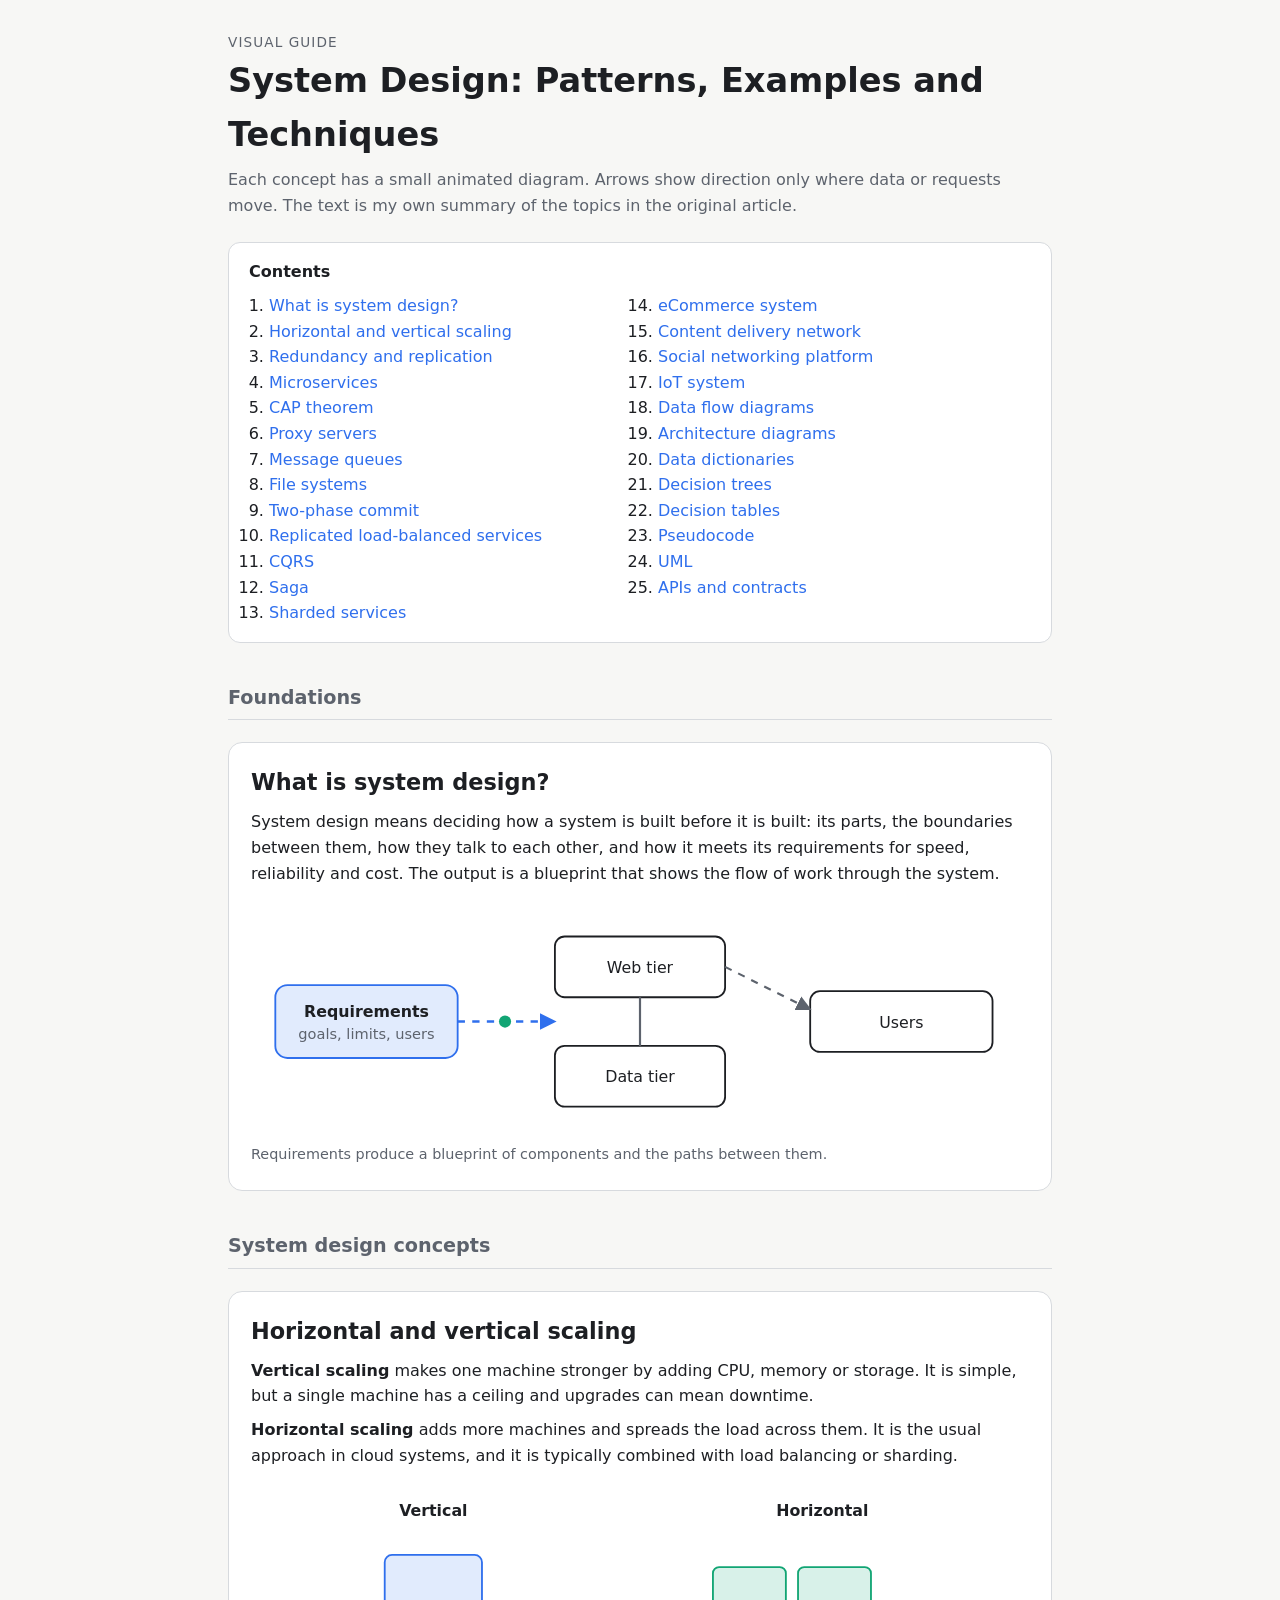
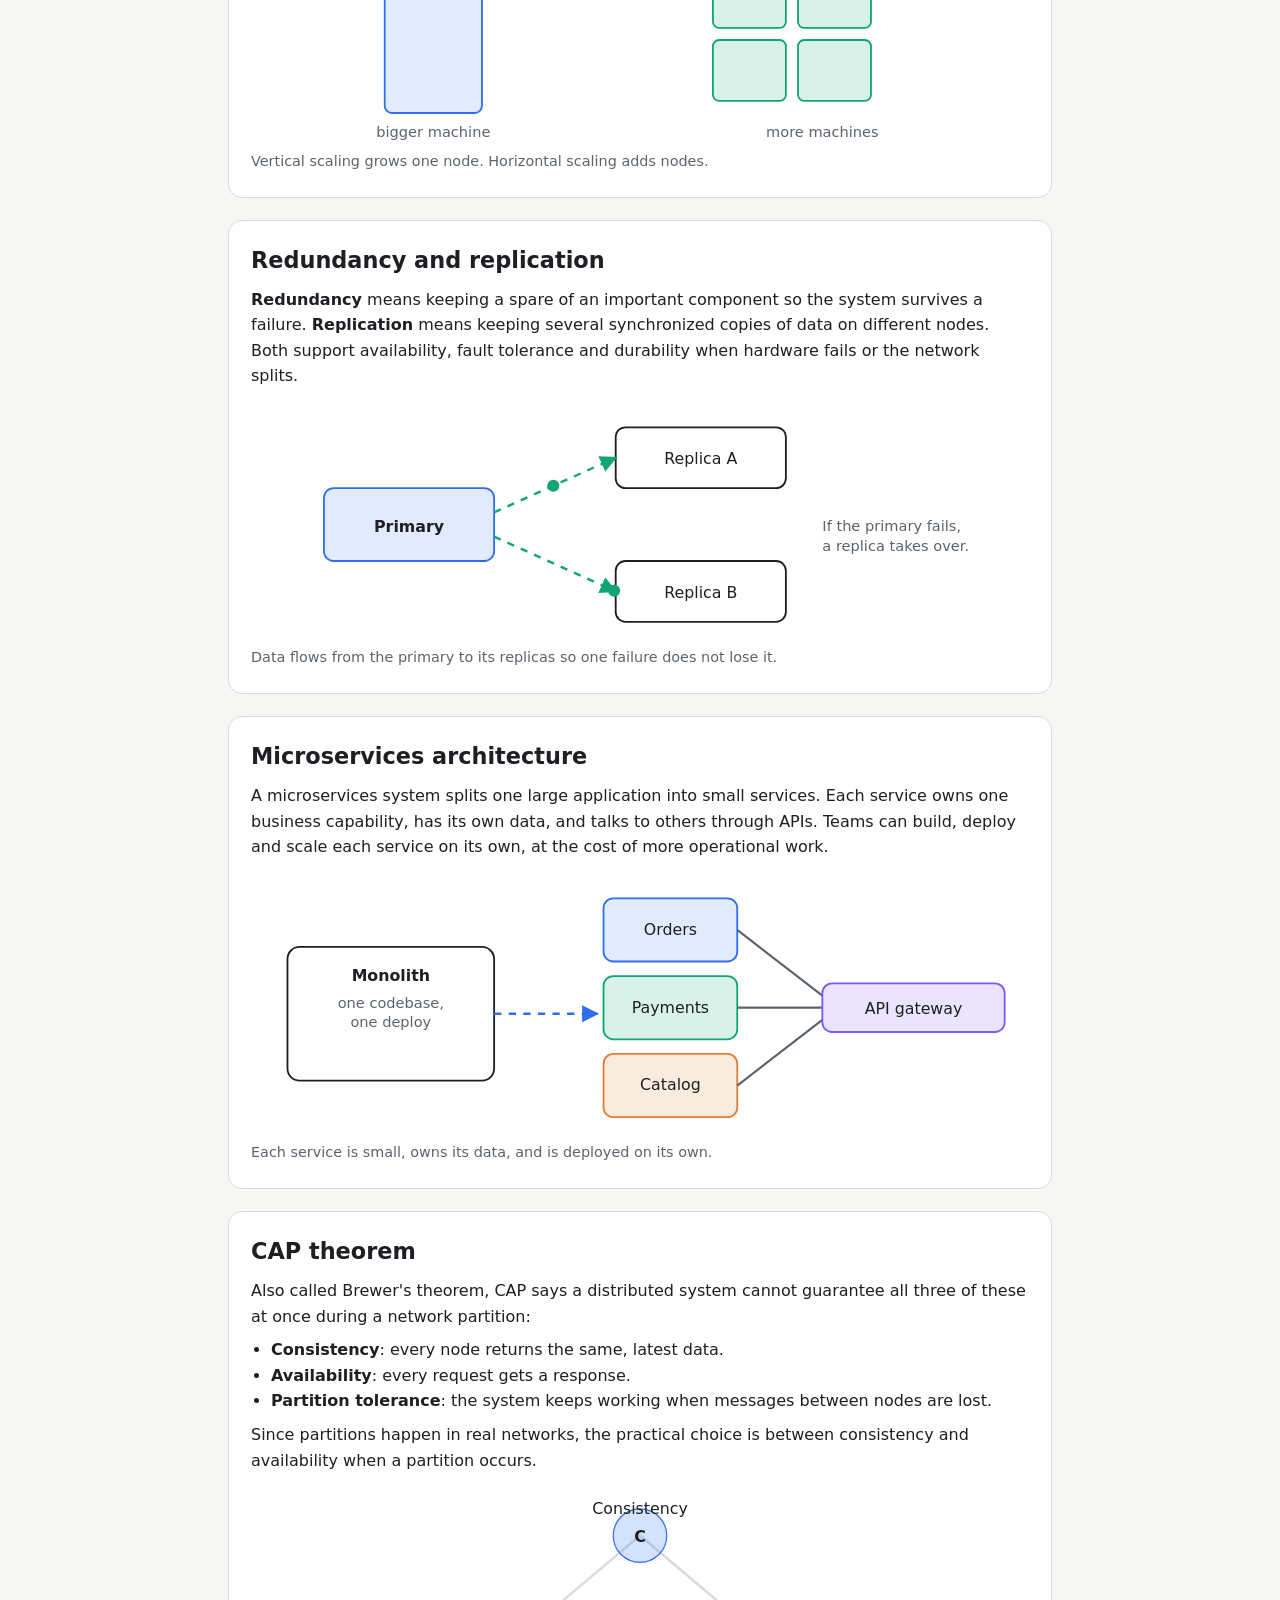
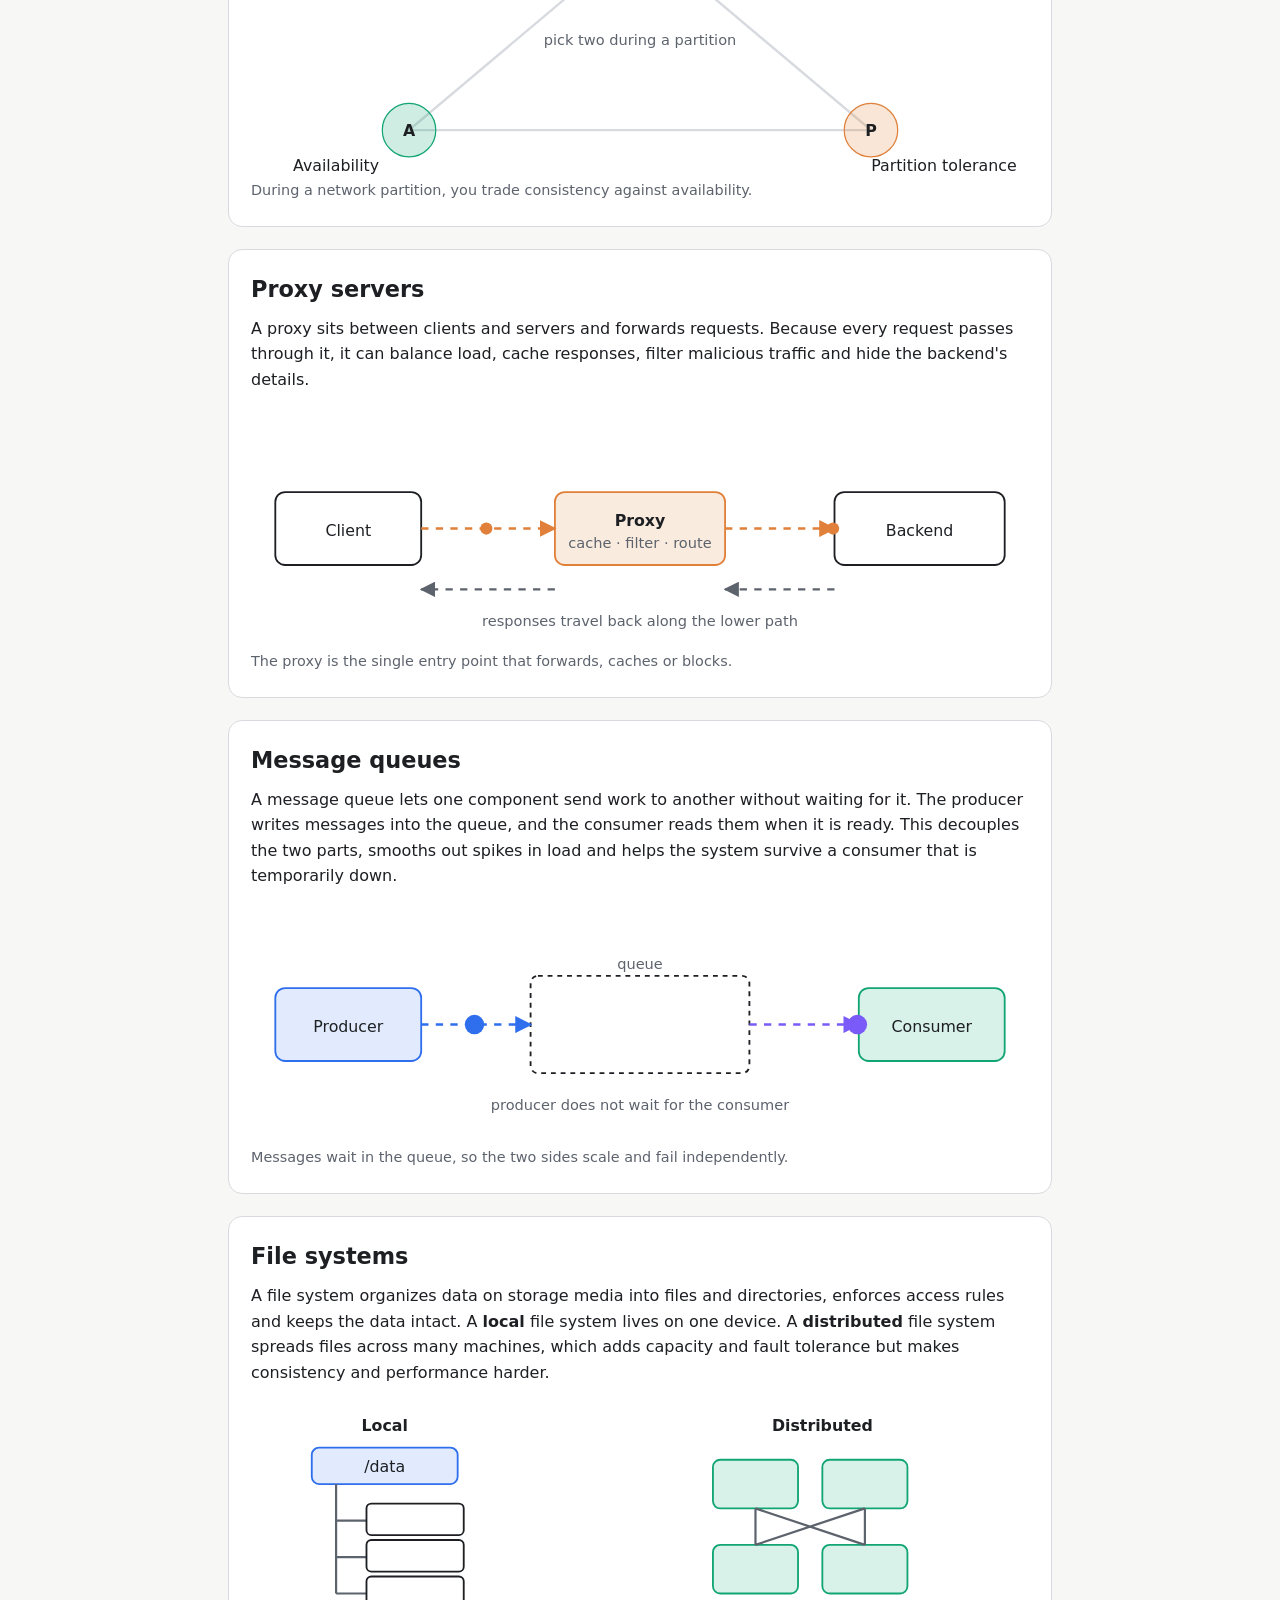
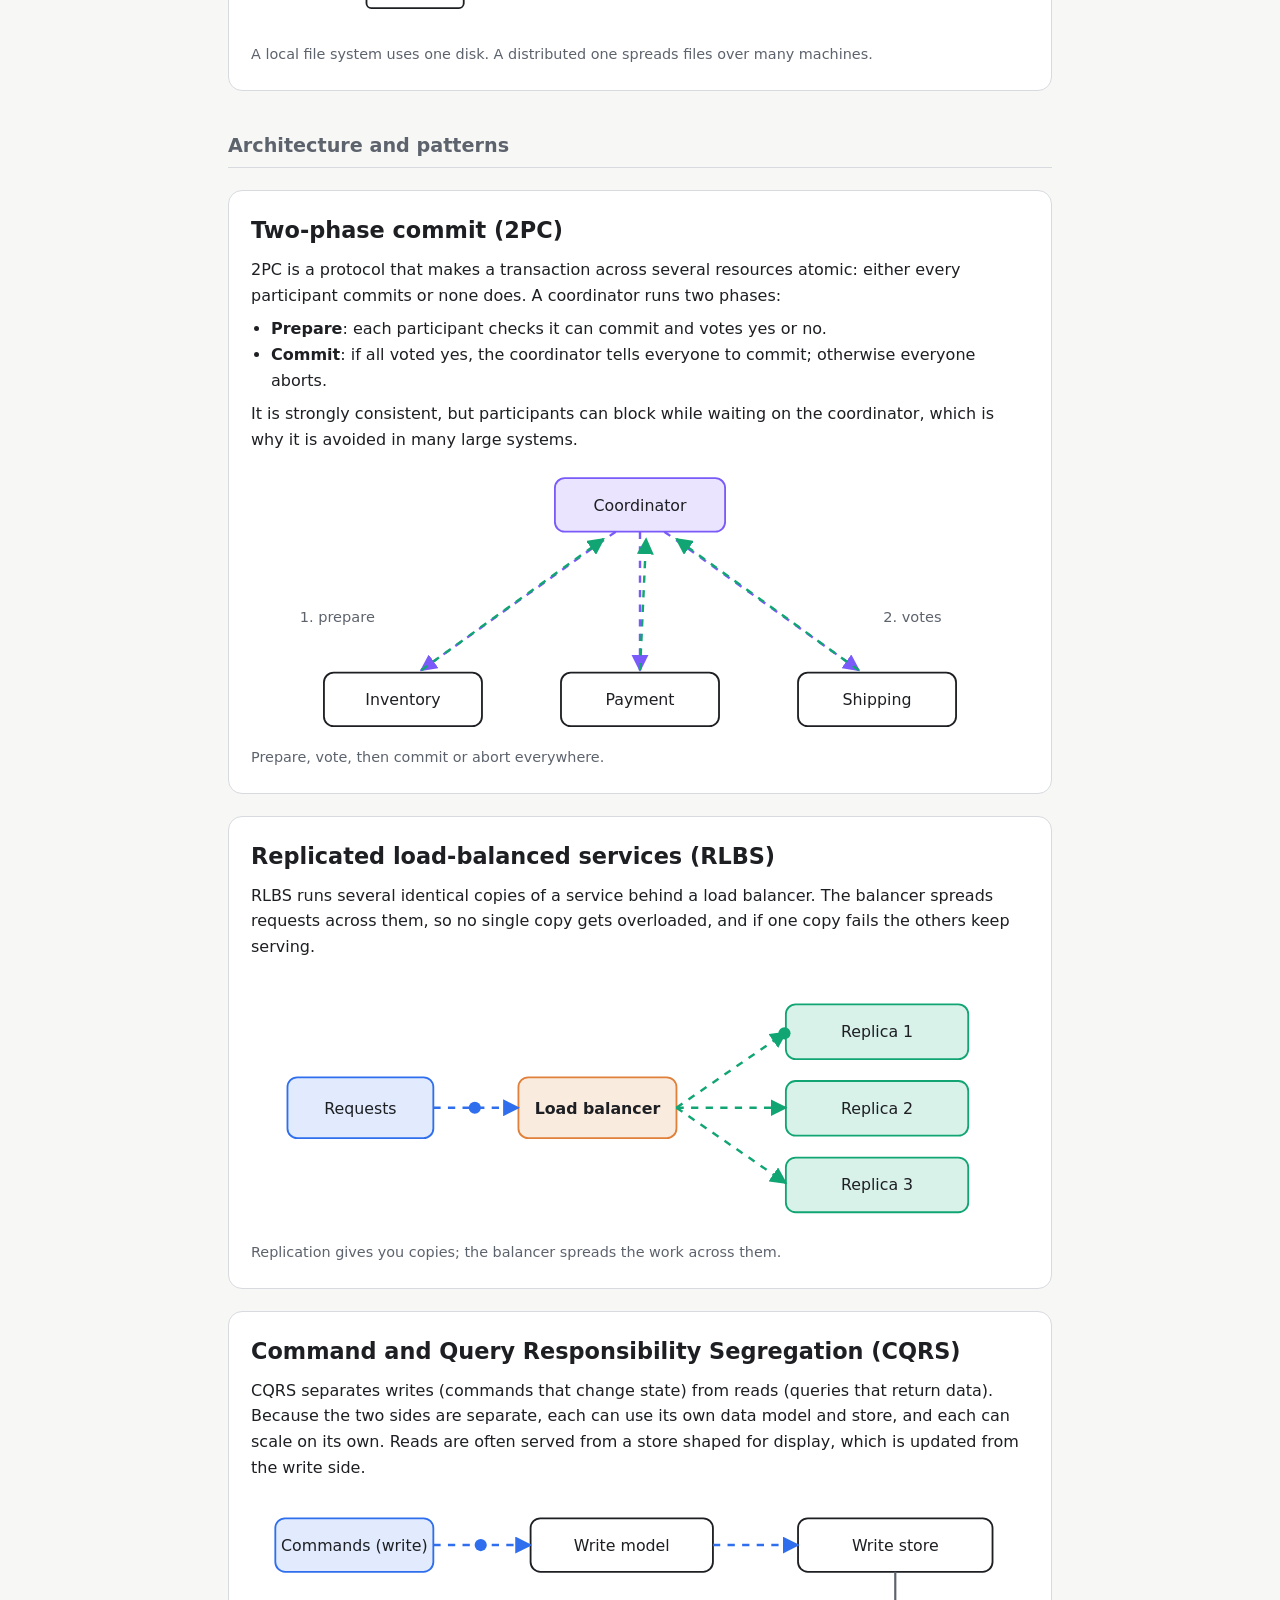
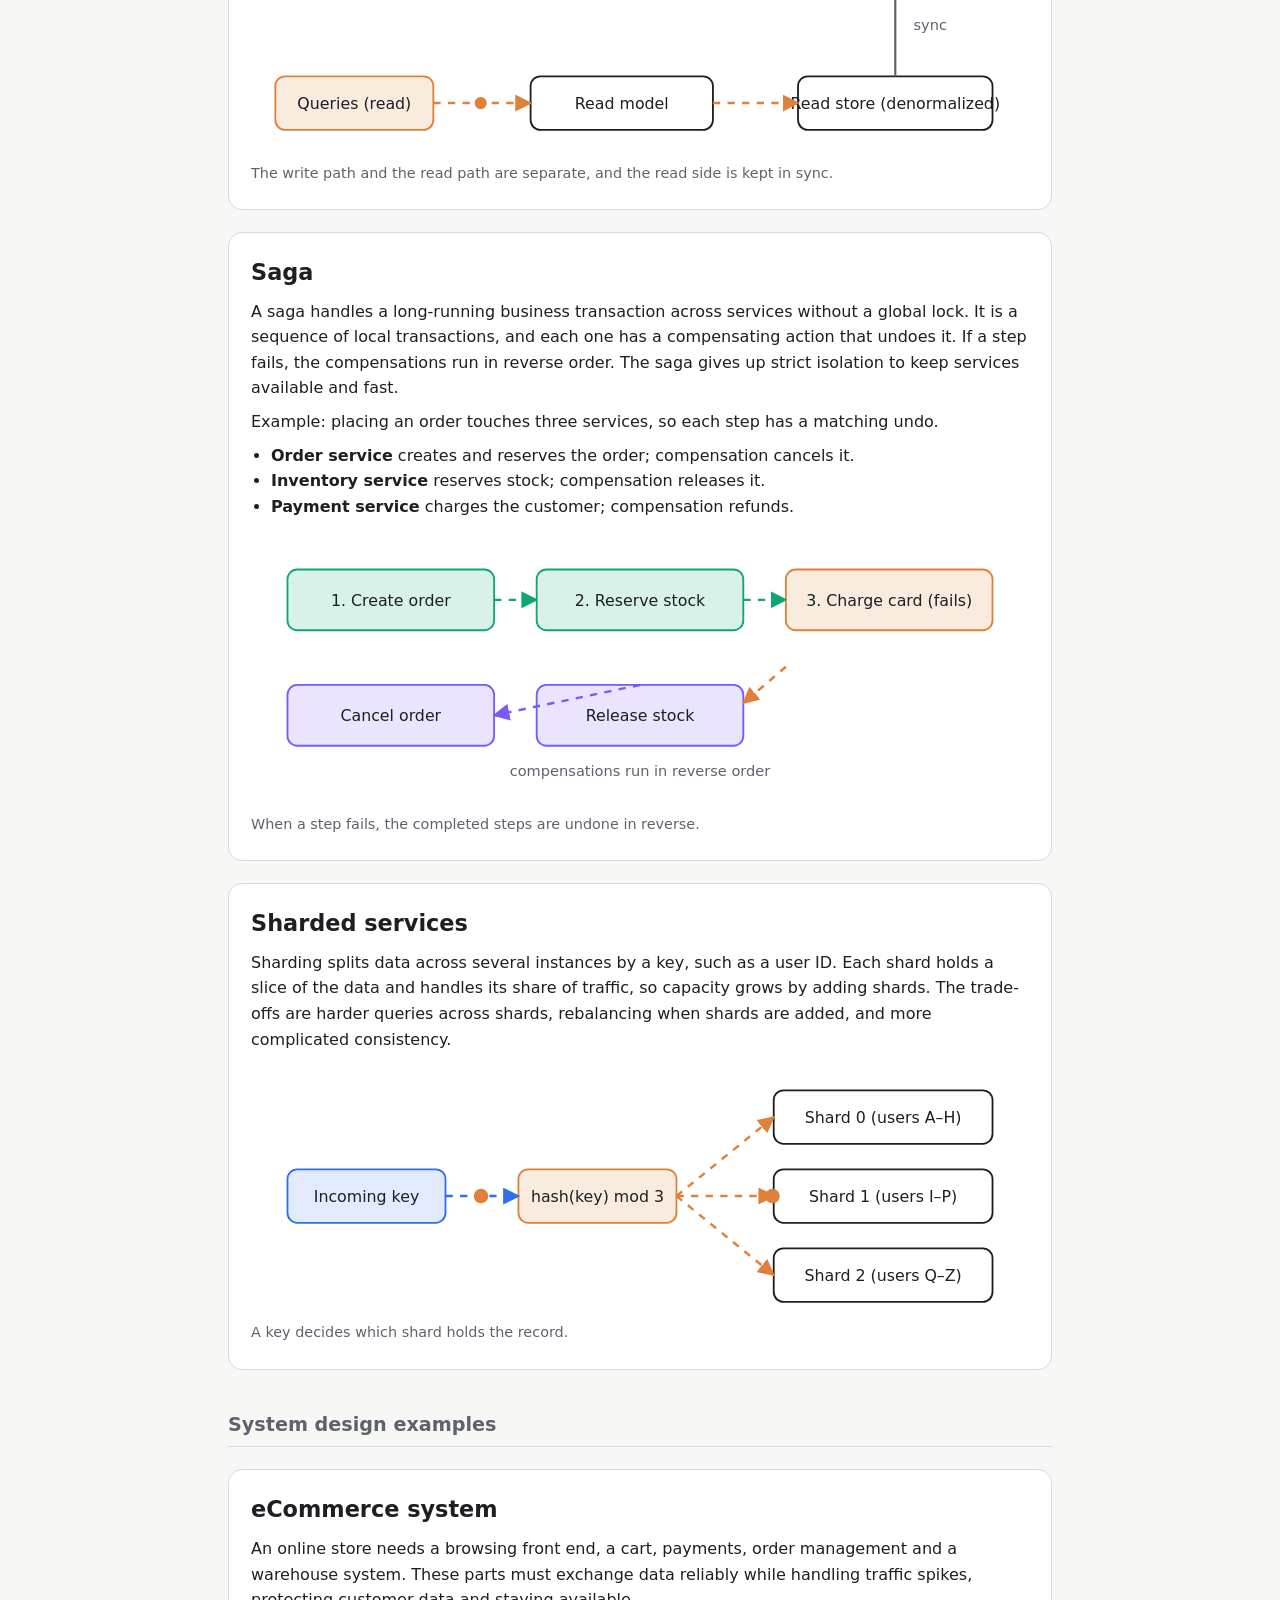
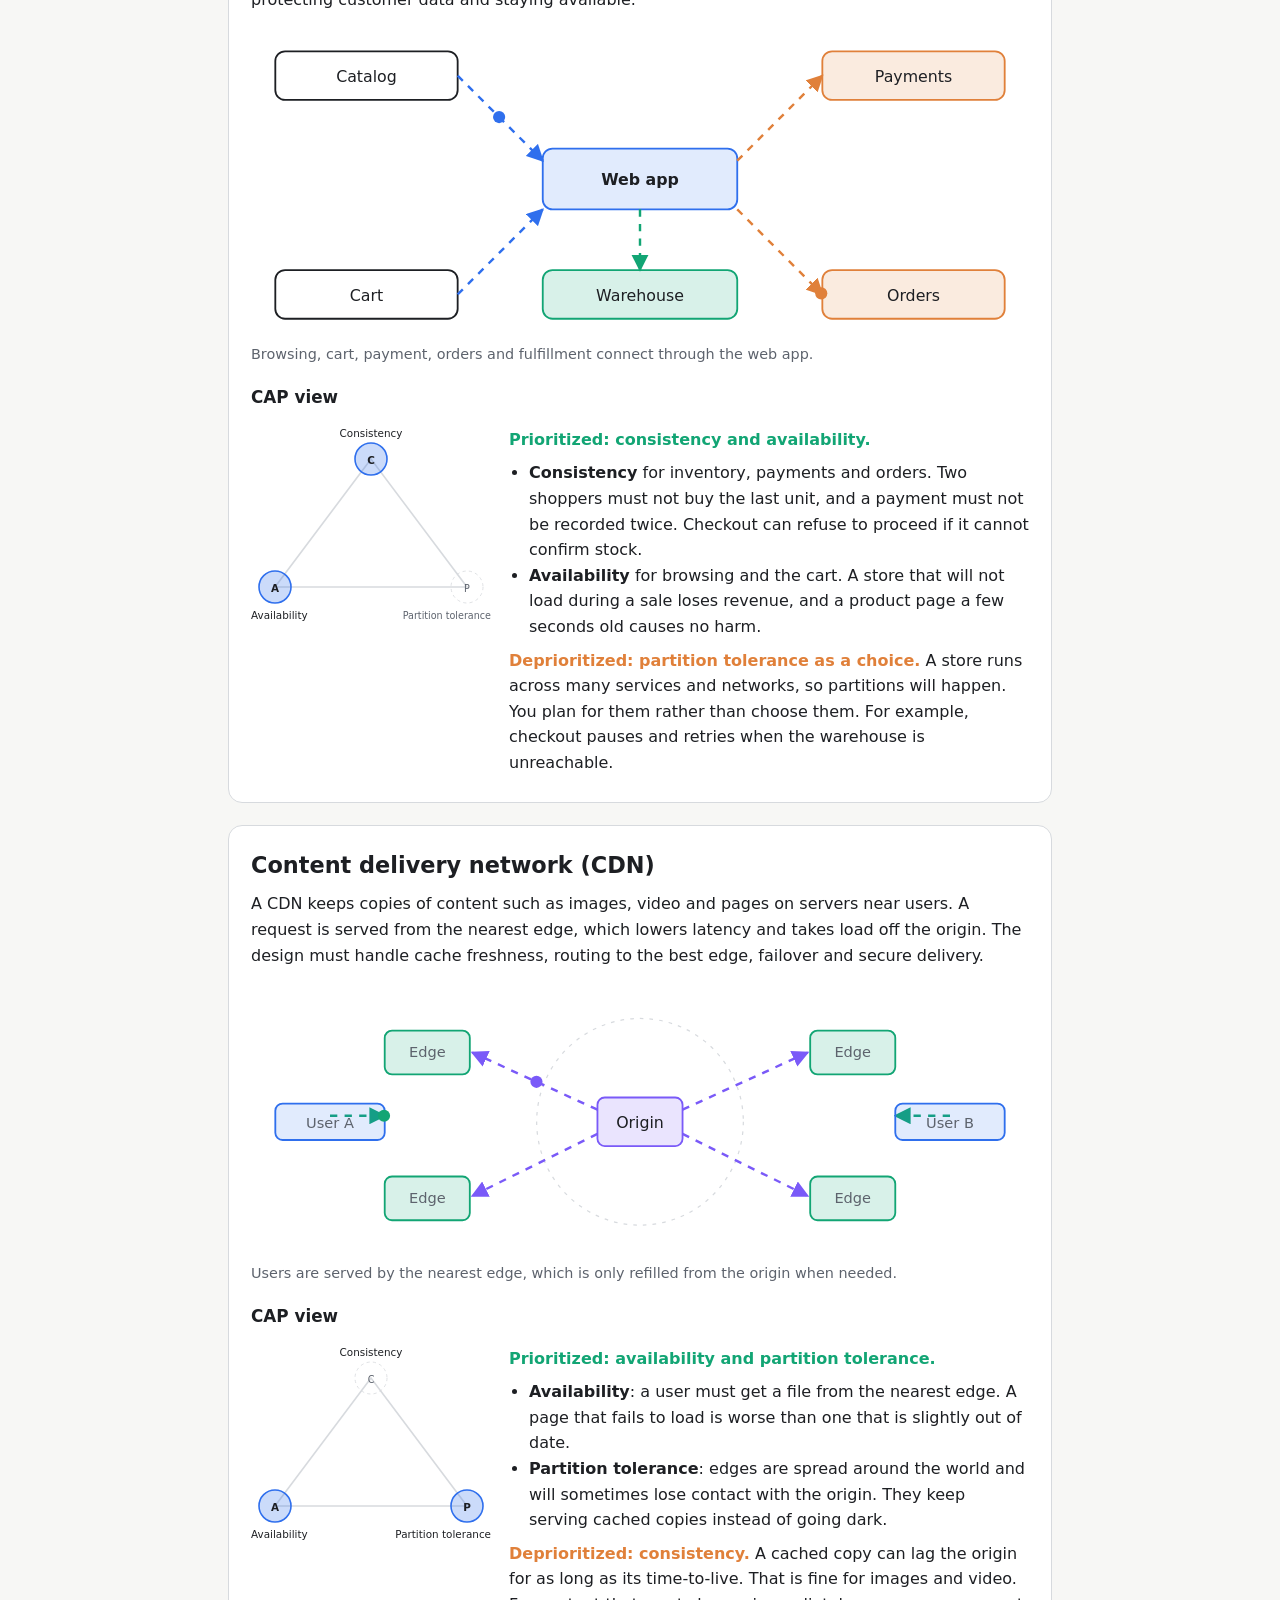
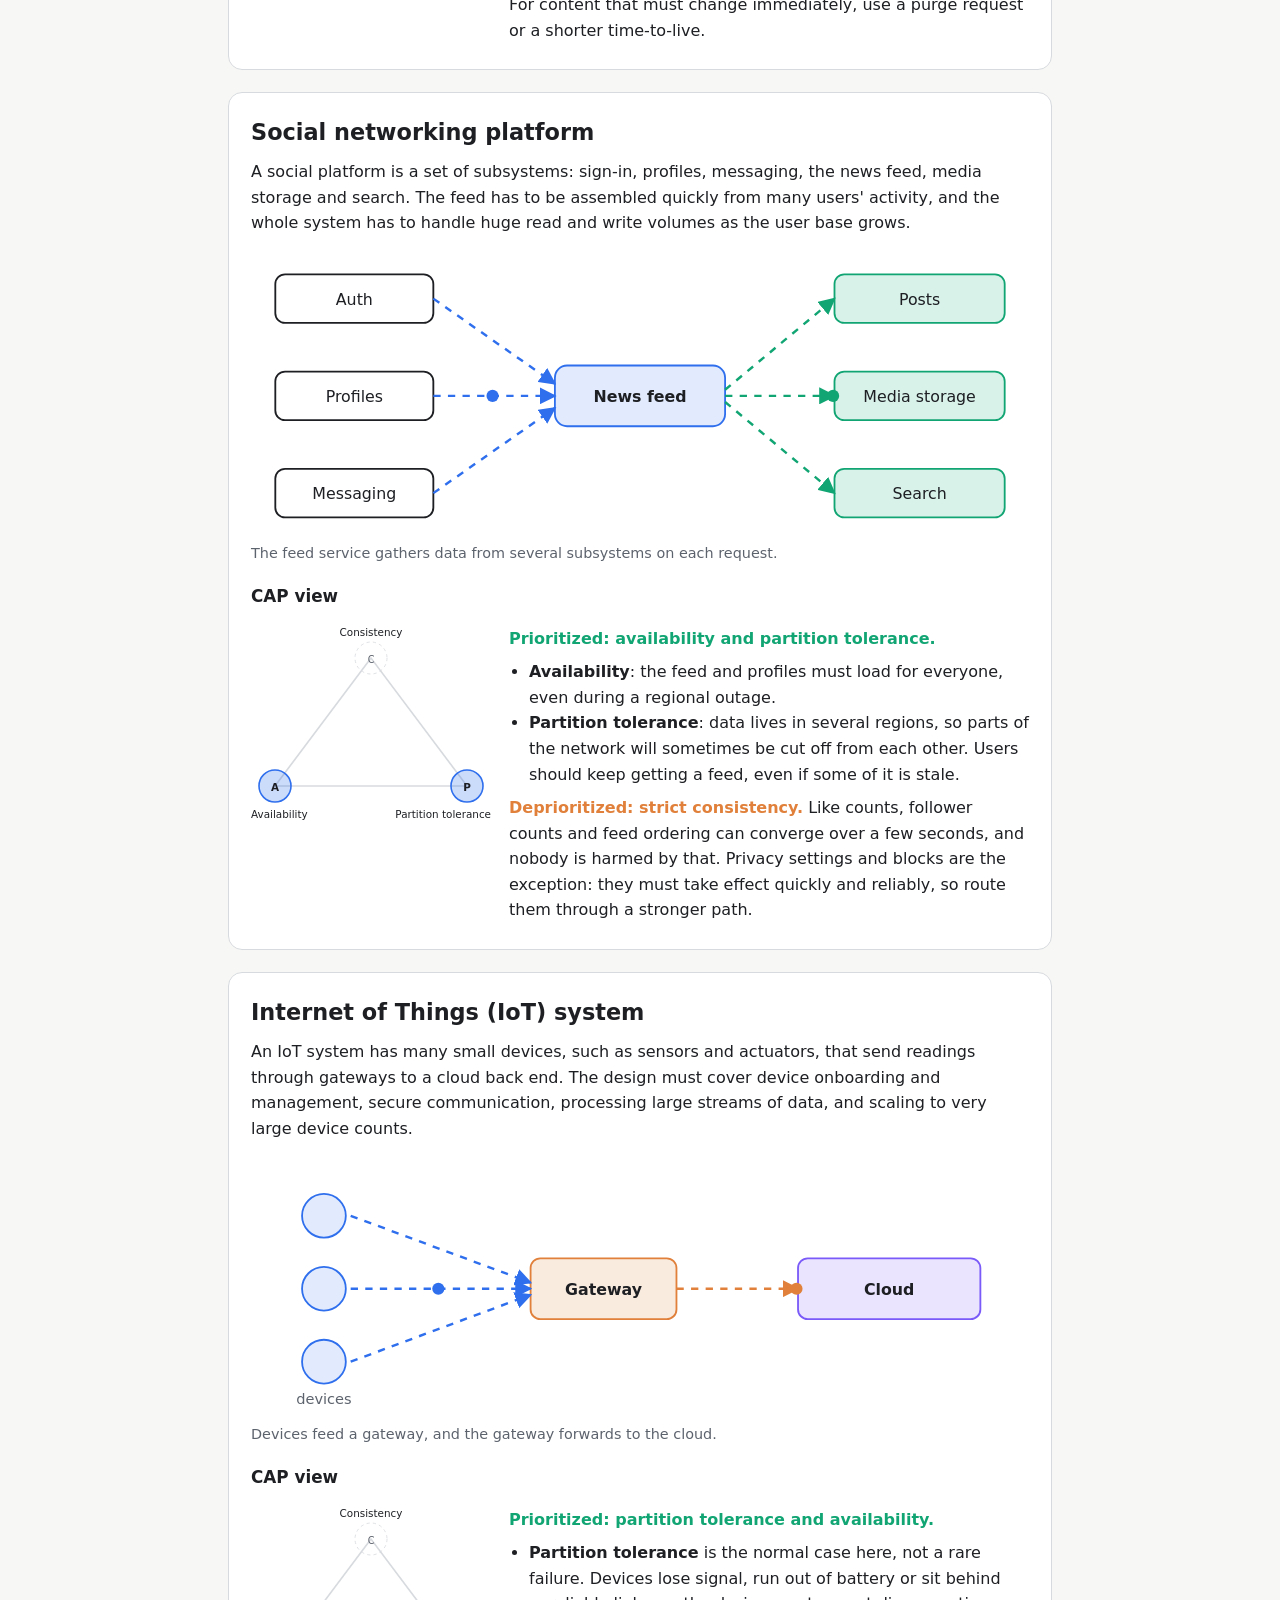
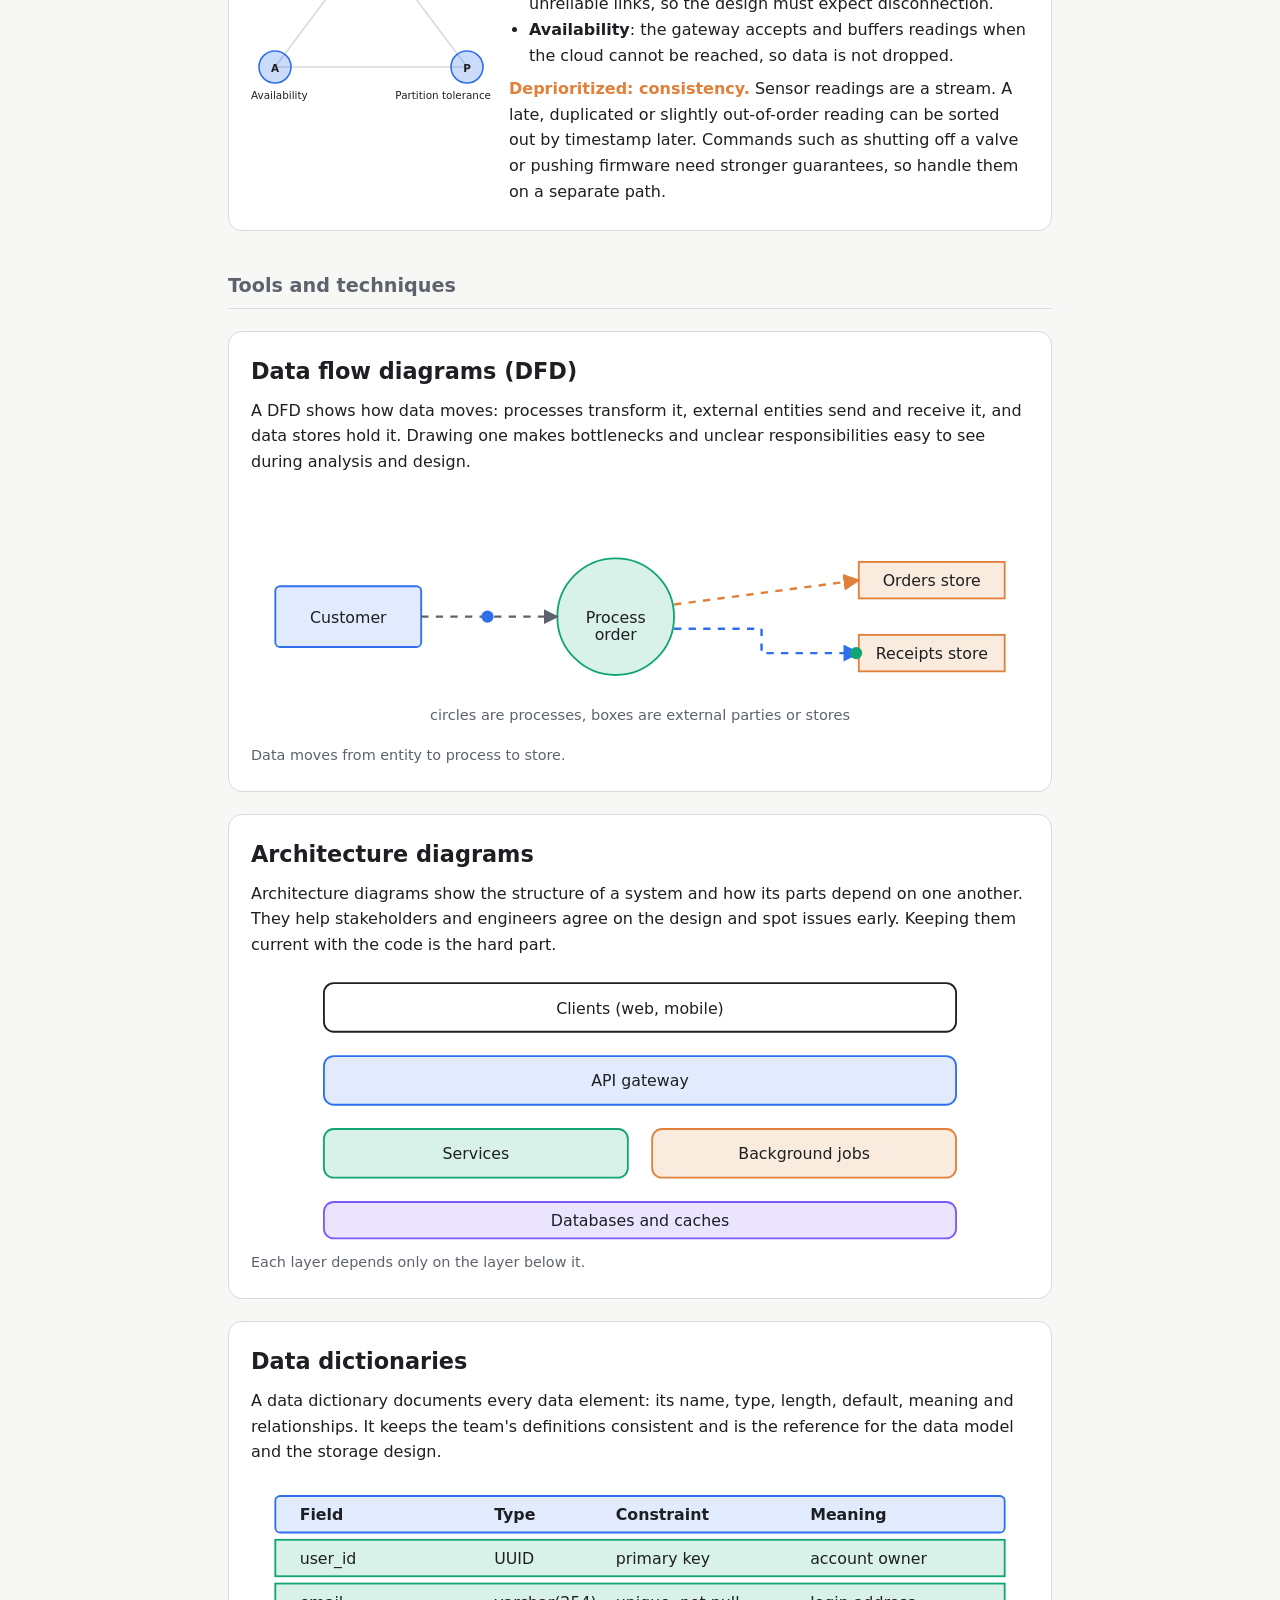
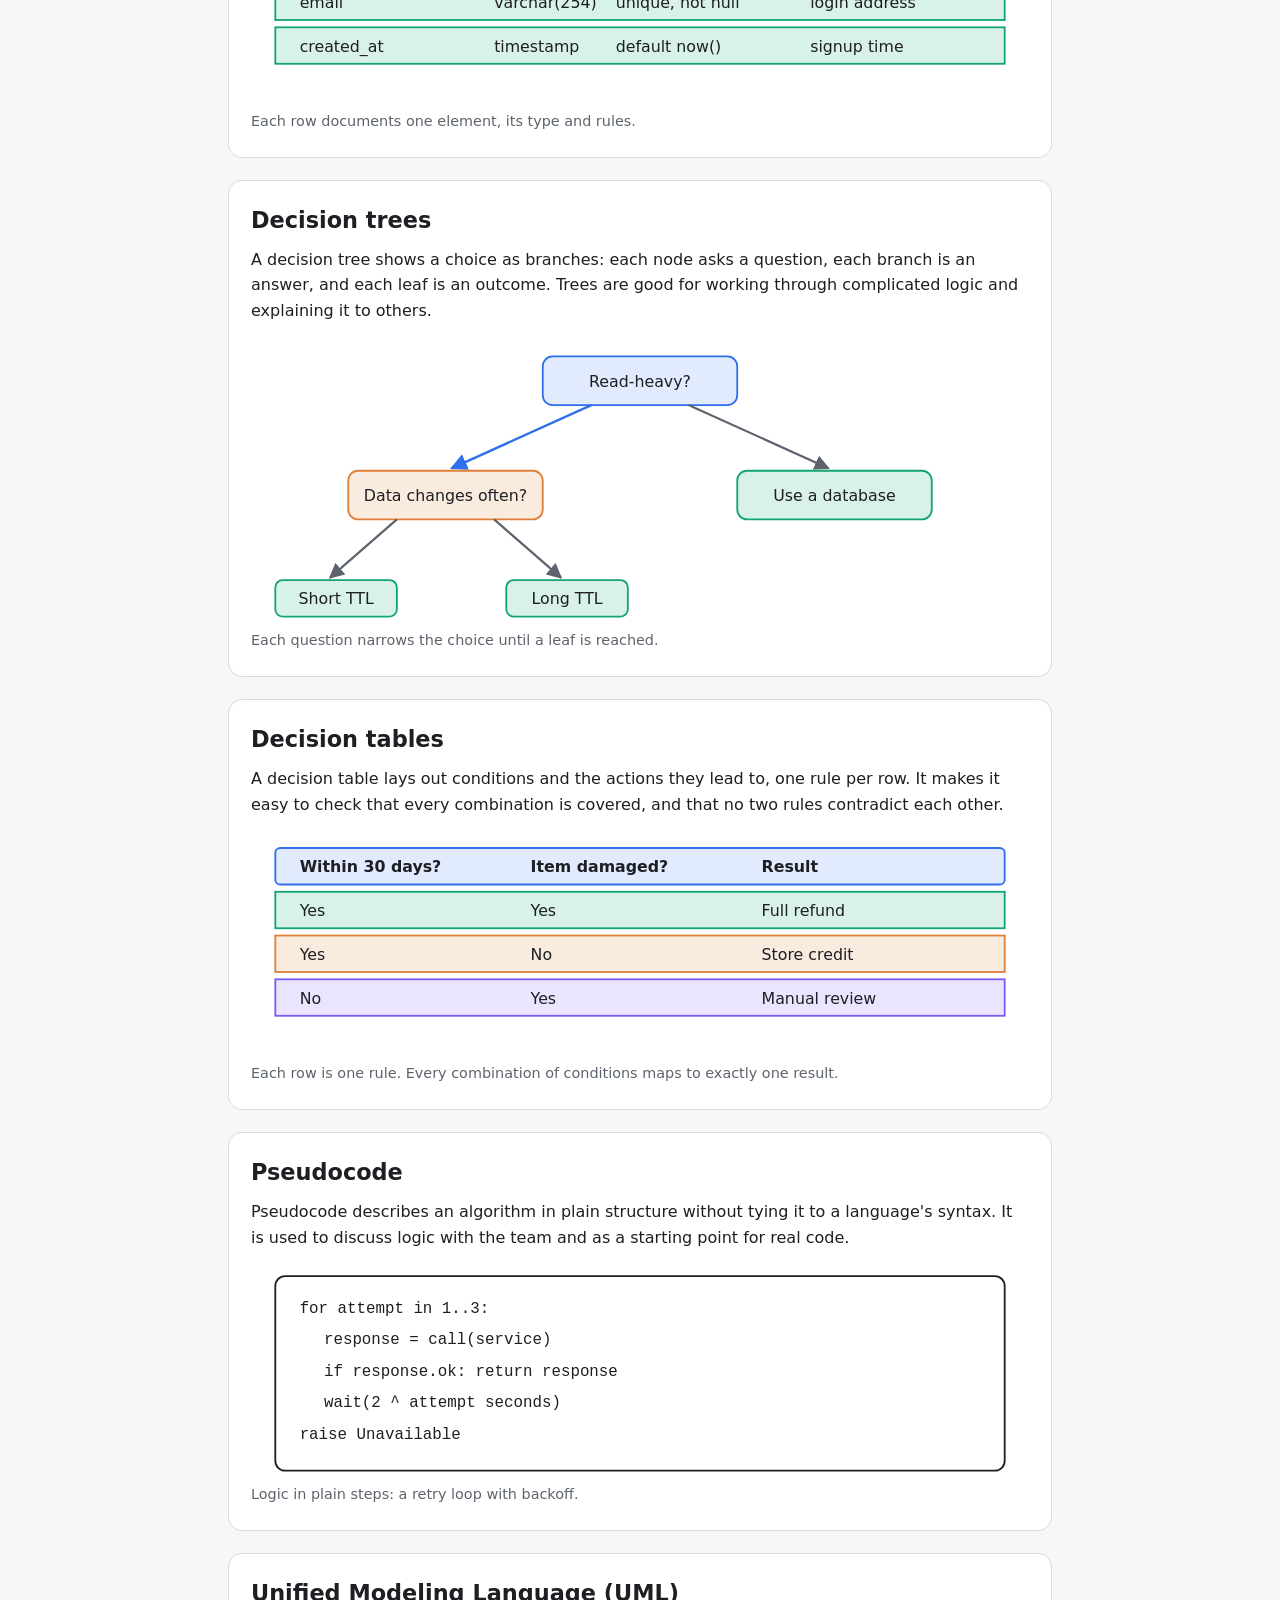
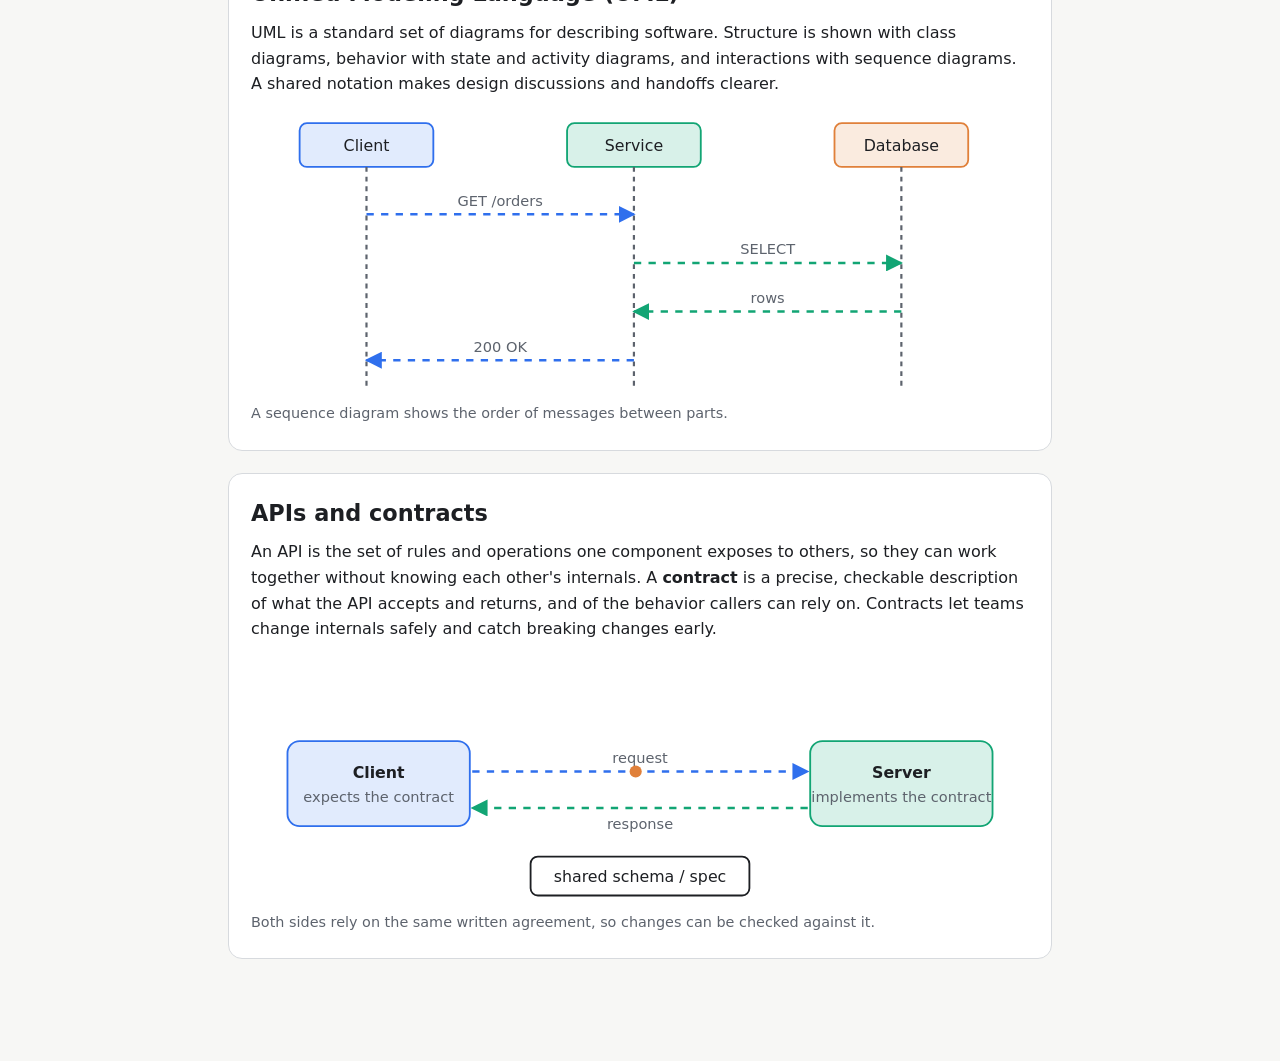
==== system-design-guide.html @ 211c396b "Add files via upload" ====
<!doctype html>
<html lang="en">
<head>
<meta charset="utf-8">
<meta name="viewport" content="width=device-width, initial-scale=1">
<title>System Design: A Visual Guide</title>
<style>
  :root {
    --bg: #f7f7f5;
    --card: #ffffff;
    --ink: #1d1f23;
    --muted: #5d636d;
    --line: #d7dade;
    --accent: #2f6fed;
    --accent-2: #12a574;
    --warn: #e0803a;
    --violet: #7a5af8;
  }
  @media (prefers-color-scheme: dark) {
    :root:not([data-theme="light"]) {
      --bg: #15171b;
      --card: #1e2127;
      --ink: #e8eaed;
      --muted: #9aa1ab;
      --line: #343a44;
      --accent: #6b9bff;
      --accent-2: #3ccf9a;
      --warn: #f0a062;
      --violet: #a594ff;
    }
  }
  :root[data-theme="dark"] {
    --bg: #15171b;
    --card: #1e2127;
    --ink: #e8eaed;
    --muted: #9aa1ab;
    --line: #343a44;
    --accent: #6b9bff;
    --accent-2: #3ccf9a;
    --warn: #f0a062;
    --violet: #a594ff;
  }
  * { box-sizing: border-box; }
  body {
    margin: 0;
    background: var(--bg);
    color: var(--ink);
    font: 16px/1.6 system-ui, -apple-system, "Segoe UI", Roboto, sans-serif;
  }
  main { max-width: 860px; margin: 0 auto; padding: 32px 18px 80px; }
  header h1 { font-size: 2.1rem; margin: 0 0 6px; }
  header p { color: var(--muted); margin: 0; }
  .part { color: var(--muted); font-size: 0.85rem; text-transform: uppercase; letter-spacing: .08em; }
  nav.toc {
    background: var(--card); border: 1px solid var(--line); border-radius: 12px;
    padding: 16px 20px; margin: 24px 0 8px;
  }
  nav.toc h2 { font-size: 1rem; margin: 0 0 8px; }
  nav.toc ol { margin: 0; padding-left: 20px; columns: 2; }
  nav.toc a { color: var(--accent); text-decoration: none; }
  nav.toc a:hover { text-decoration: underline; }
  @media (max-width: 600px) { nav.toc ol { columns: 1; } }
  .group { margin: 40px 0 0; font-size: 1.2rem; color: var(--muted); border-bottom: 1px solid var(--line); padding-bottom: 6px; }
  section.topic {
    background: var(--card); border: 1px solid var(--line); border-radius: 14px;
    padding: 22px 22px 18px; margin: 22px 0;
  }
  section.topic h2 { margin: 0 0 4px; font-size: 1.4rem; }
  section.topic p { margin: 8px 0; }
  section.topic ul { padding-left: 20px; margin: 8px 0; }
  figure { margin: 14px 0 6px; }
  figure svg { width: 100%; height: auto; display: block; overflow: visible; }
  figcaption { color: var(--muted); font-size: 0.9rem; }

  .cap-title { margin: 18px 0 8px; font-size: 1.05rem; }
  .cap-row { display: flex; gap: 18px; align-items: flex-start; flex-wrap: wrap; }
  .cap-row svg { width: 240px; flex: 0 0 240px; height: auto; }
  .cap-text { flex: 1 1 320px; }
  .cap-text ul { margin-top: 4px; }
  .cap-text .pick { color: var(--accent-2); font-weight: 600; }
  .cap-text .skip { color: var(--warn); font-weight: 600; }

  /* SVG text and shapes use theme variables */
  .t { fill: var(--ink); font: 13px system-ui, sans-serif; }
  .tm { fill: var(--muted); font: 12px system-ui, sans-serif; }
  .tb { fill: var(--ink); font: 600 13px system-ui, sans-serif; }
  .box { fill: var(--card); stroke: var(--ink); stroke-width: 1.5; }
  .box-a { fill: var(--accent); fill-opacity: .14; stroke: var(--accent); stroke-width: 1.5; }
  .box-g { fill: var(--accent-2); fill-opacity: .16; stroke: var(--accent-2); stroke-width: 1.5; }
  .box-w { fill: var(--warn); fill-opacity: .16; stroke: var(--warn); stroke-width: 1.5; }
  .box-v { fill: var(--violet); fill-opacity: .16; stroke: var(--violet); stroke-width: 1.5; }
  .ln { stroke: var(--muted); stroke-width: 1.8; fill: none; }
  .ln-a { stroke: var(--accent); stroke-width: 2; fill: none; }
  .ln-g { stroke: var(--accent-2); stroke-width: 2; fill: none; }
  .ln-w { stroke: var(--warn); stroke-width: 2; fill: none; }
  .ln-v { stroke: var(--violet); stroke-width: 2; fill: none; }
  .flow { stroke-dasharray: 6 6; animation: dash 1.2s linear infinite; }
  .blink { animation: blink 2.4s ease-in-out infinite; }
  .blink2 { animation: blink 2.4s ease-in-out 1.2s infinite; }
  .grow { transform-box: fill-box; transform-origin: center bottom; animation: grow 4s ease-in-out infinite; }
  .fadein { animation: fadein 4s ease-in-out infinite; }
  .fadein2 { animation: fadein 4s ease-in-out 2s infinite; }
  .step1 { animation: step 6s infinite 0s; }
  .step2 { animation: step 6s infinite 2s; }
  .step3 { animation: step 6s infinite 4s; }

  @keyframes dash { to { stroke-dashoffset: -24; } }
  @keyframes blink { 0%, 100% { opacity: .25; } 50% { opacity: 1; } }
  @keyframes fadein { 0% { opacity: 0; } 30% { opacity: 1; } 70% { opacity: 1; } 100% { opacity: 0; } }
  @keyframes grow { 0%, 100% { transform: scaleY(.6); } 50% { transform: scaleY(1); } }
  @keyframes step { 0% { opacity: 0; } 5%, 30% { opacity: 1; } 35%, 100% { opacity: .25; } }

  @media (prefers-reduced-motion: reduce) {
    *, *::before, *::after { animation: none !important; }
    animateMotion { display: none; }
  }
</style>
</head>
<body>

<!-- Shared arrowhead definitions for every diagram -->
<svg width="0" height="0" style="position:absolute" aria-hidden="true">
  <defs>
    <marker id="m-m" viewBox="0 0 10 10" refX="9" refY="5" markerWidth="7" markerHeight="7" orient="auto"><path d="M0,0 L10,5 L0,10 z" style="fill:var(--muted)"/></marker>
    <marker id="m-a" viewBox="0 0 10 10" refX="9" refY="5" markerWidth="7" markerHeight="7" orient="auto"><path d="M0,0 L10,5 L0,10 z" style="fill:var(--accent)"/></marker>
    <marker id="m-g" viewBox="0 0 10 10" refX="9" refY="5" markerWidth="7" markerHeight="7" orient="auto"><path d="M0,0 L10,5 L0,10 z" style="fill:var(--accent-2)"/></marker>
    <marker id="m-w" viewBox="0 0 10 10" refX="9" refY="5" markerWidth="7" markerHeight="7" orient="auto"><path d="M0,0 L10,5 L0,10 z" style="fill:var(--warn)"/></marker>
    <marker id="m-v" viewBox="0 0 10 10" refX="9" refY="5" markerWidth="7" markerHeight="7" orient="auto"><path d="M0,0 L10,5 L0,10 z" style="fill:var(--violet)"/></marker>
  </defs>
</svg>

<main>

<header>
  <div class="part">Visual guide</div>
  <h1>System Design: Patterns, Examples and Techniques</h1>
  <p>Each concept has a small animated diagram. Arrows show direction only where data or requests move. The text is my own summary of the topics in the original article.</p>
</header>

<nav class="toc">
  <h2>Contents</h2>
  <ol>
    <li><a href="#what">What is system design?</a></li>
    <li><a href="#scaling">Horizontal and vertical scaling</a></li>
    <li><a href="#redundancy">Redundancy and replication</a></li>
    <li><a href="#microservices">Microservices</a></li>
    <li><a href="#cap">CAP theorem</a></li>
    <li><a href="#proxy">Proxy servers</a></li>
    <li><a href="#queues">Message queues</a></li>
    <li><a href="#filesystems">File systems</a></li>
    <li><a href="#2pc">Two-phase commit</a></li>
    <li><a href="#rlbs">Replicated load-balanced services</a></li>
    <li><a href="#cqrs">CQRS</a></li>
    <li><a href="#saga">Saga</a></li>
    <li><a href="#sharding">Sharded services</a></li>
    <li><a href="#ecommerce">eCommerce system</a></li>
    <li><a href="#cdn">Content delivery network</a></li>
    <li><a href="#social">Social networking platform</a></li>
    <li><a href="#iot">IoT system</a></li>
    <li><a href="#dfd">Data flow diagrams</a></li>
    <li><a href="#archdiagram">Architecture diagrams</a></li>
    <li><a href="#datadict">Data dictionaries</a></li>
    <li><a href="#dtree">Decision trees</a></li>
    <li><a href="#dtable">Decision tables</a></li>
    <li><a href="#pseudo">Pseudocode</a></li>
    <li><a href="#uml">UML</a></li>
    <li><a href="#apis">APIs and contracts</a></li>
  </ol>
</nav>

<!-- ============ FOUNDATIONS ============ -->
<h2 class="group">Foundations</h2>

<section class="topic" id="what">
  <h2>What is system design?</h2>
  <p>System design means deciding how a system is built before it is built: its parts, the boundaries between them, how they talk to each other, and how it meets its requirements for speed, reliability and cost. The output is a blueprint that shows the flow of work through the system.</p>
  <figure>
    <svg viewBox="0 0 640 200" role="img" aria-label="Requirements turn into a blueprint of connected components">
      <rect class="box-a" x="20" y="70" width="150" height="60" rx="10"/>
      <text class="tb" x="95" y="96" text-anchor="middle">Requirements</text>
      <text class="tm" x="95" y="114" text-anchor="middle">goals, limits, users</text>
      <path class="ln-a flow" marker-end="url(#m-a)" d="M170 100 L250 100"/>
      <rect class="box" x="250" y="30" width="140" height="50" rx="8"/>
      <rect class="box" x="250" y="120" width="140" height="50" rx="8"/>
      <rect class="box" x="460" y="75" width="150" height="50" rx="8"/>
      <text class="t" x="320" y="60" text-anchor="middle">Web tier</text>
      <text class="t" x="320" y="150" text-anchor="middle">Data tier</text>
      <text class="t" x="535" y="105" text-anchor="middle">Users</text>
      <path class="ln" d="M320 80 L320 120"/>
      <path class="ln flow" marker-end="url(#m-m)" d="M390 55 L460 90"/>
      <circle r="5" fill="var(--accent-2)"><animateMotion dur="2.6s" repeatCount="indefinite" path="M170 100 L250 100"/></circle>
    </svg>
    <figcaption>Requirements produce a blueprint of components and the paths between them.</figcaption>
  </figure>
</section>

<!-- ============ CONCEPTS ============ -->
<h2 class="group">System design concepts</h2>

<section class="topic" id="scaling">
  <h2>Horizontal and vertical scaling</h2>
  <p><strong>Vertical scaling</strong> makes one machine stronger by adding CPU, memory or storage. It is simple, but a single machine has a ceiling and upgrades can mean downtime.</p>
  <p><strong>Horizontal scaling</strong> adds more machines and spreads the load across them. It is the usual approach in cloud systems, and it is typically combined with load balancing or sharding.</p>
  <figure>
    <svg viewBox="0 0 640 220" role="img" aria-label="One server growing taller versus many servers being added">
      <text class="tb" x="150" y="28" text-anchor="middle">Vertical</text>
      <rect class="box-a grow" x="110" y="60" width="80" height="130" rx="6"/>
      <text class="tm" x="150" y="210" text-anchor="middle">bigger machine</text>
      <text class="tb" x="470" y="28" text-anchor="middle">Horizontal</text>
      <rect class="box-g fadein" x="380" y="70" width="60" height="50" rx="5"/>
      <rect class="box-g fadein2" x="450" y="70" width="60" height="50" rx="5"/>
      <rect class="box-g fadein" x="380" y="130" width="60" height="50" rx="5"/>
      <rect class="box-g fadein2" x="450" y="130" width="60" height="50" rx="5"/>
      <text class="tm" x="470" y="210" text-anchor="middle">more machines</text>
    </svg>
    <figcaption>Vertical scaling grows one node. Horizontal scaling adds nodes.</figcaption>
  </figure>
</section>

<section class="topic" id="redundancy">
  <h2>Redundancy and replication</h2>
  <p><strong>Redundancy</strong> means keeping a spare of an important component so the system survives a failure. <strong>Replication</strong> means keeping several synchronized copies of data on different nodes. Both support availability, fault tolerance and durability when hardware fails or the network splits.</p>
  <figure>
    <svg viewBox="0 0 640 200" role="img" aria-label="A primary node copies its data to two replicas">
      <rect class="box-a" x="60" y="70" width="140" height="60" rx="8"/>
      <text class="tb" x="130" y="106" text-anchor="middle">Primary</text>
      <rect class="box" x="300" y="20" width="140" height="50" rx="8"/>
      <text class="t" x="370" y="50" text-anchor="middle">Replica A</text>
      <rect class="box" x="300" y="130" width="140" height="50" rx="8"/>
      <text class="t" x="370" y="160" text-anchor="middle">Replica B</text>
      <path class="ln-g flow" marker-end="url(#m-g)" d="M200 90 L300 45"/>
      <path class="ln-g flow" marker-end="url(#m-g)" d="M200 110 L300 155"/>
      <circle r="5" fill="var(--accent-2)"><animateMotion dur="2.6s" repeatCount="indefinite" path="M200 90 L300 45"/></circle>
      <circle r="5" fill="var(--accent-2)"><animateMotion dur="2.6s" begin="1.3s" repeatCount="indefinite" path="M200 110 L300 155"/></circle>
      <text class="tm" x="470" y="105">If the primary fails,</text>
      <text class="tm" x="470" y="122">a replica takes over.</text>
    </svg>
    <figcaption>Data flows from the primary to its replicas so one failure does not lose it.</figcaption>
  </figure>
</section>

<section class="topic" id="microservices">
  <h2>Microservices architecture</h2>
  <p>A microservices system splits one large application into small services. Each service owns one business capability, has its own data, and talks to others through APIs. Teams can build, deploy and scale each service on its own, at the cost of more operational work.</p>
  <figure>
    <svg viewBox="0 0 640 220" role="img" aria-label="A monolith splits into independent services">
      <rect class="box" x="30" y="60" width="170" height="110" rx="10"/>
      <text class="tb" x="115" y="88" text-anchor="middle">Monolith</text>
      <text class="tm" x="115" y="110" text-anchor="middle">one codebase,</text>
      <text class="tm" x="115" y="126" text-anchor="middle">one deploy</text>
      <path class="ln-a flow" marker-end="url(#m-a)" d="M200 115 L285 115"/>
      <rect class="box-a blink" x="290" y="20" width="110" height="52" rx="8"/>
      <rect class="box-g blink2" x="290" y="84" width="110" height="52" rx="8"/>
      <rect class="box-w blink" x="290" y="148" width="110" height="52" rx="8"/>
      <text class="t" x="345" y="50" text-anchor="middle">Orders</text>
      <text class="t" x="345" y="114" text-anchor="middle">Payments</text>
      <text class="t" x="345" y="178" text-anchor="middle">Catalog</text>
      <path class="ln" d="M400 46 L470 100"/>
      <path class="ln" d="M400 110 L470 110"/>
      <path class="ln" d="M400 174 L470 120"/>
      <rect class="box-v" x="470" y="90" width="150" height="40" rx="8"/>
      <text class="t" x="545" y="115" text-anchor="middle">API gateway</text>
    </svg>
    <figcaption>Each service is small, owns its data, and is deployed on its own.</figcaption>
  </figure>
</section>

<section class="topic" id="cap">
  <h2>CAP theorem</h2>
  <p>Also called Brewer's theorem, CAP says a distributed system cannot guarantee all three of these at once during a network partition:</p>
  <ul>
    <li><strong>Consistency</strong>: every node returns the same, latest data.</li>
    <li><strong>Availability</strong>: every request gets a response.</li>
    <li><strong>Partition tolerance</strong>: the system keeps working when messages between nodes are lost.</li>
  </ul>
  <p>Since partitions happen in real networks, the practical choice is between consistency and availability when a partition occurs.</p>
  <figure>
    <svg viewBox="0 0 640 240" role="img" aria-label="Triangle showing consistency, availability and partition tolerance">
      <polygon points="320,40 130,200 510,200" fill="none" stroke="var(--line)" stroke-width="2"/>
      <circle class="blink" cx="320" cy="40" r="22" fill="var(--accent)" fill-opacity=".2" stroke="var(--accent)"/>
      <circle class="blink2" cx="130" cy="200" r="22" fill="var(--accent-2)" fill-opacity=".2" stroke="var(--accent-2)"/>
      <circle class="blink" cx="510" cy="200" r="22" fill="var(--warn)" fill-opacity=".2" stroke="var(--warn)"/>
      <text class="tb" x="320" y="45" text-anchor="middle">C</text>
      <text class="tb" x="130" y="205" text-anchor="middle">A</text>
      <text class="tb" x="510" y="205" text-anchor="middle">P</text>
      <text class="t" x="320" y="22" text-anchor="middle">Consistency</text>
      <text class="t" x="70" y="234" text-anchor="middle">Availability</text>
      <text class="t" x="570" y="234" text-anchor="middle">Partition tolerance</text>
      <text class="tm" x="320" y="130" text-anchor="middle">pick two during a partition</text>
    </svg>
    <figcaption>During a network partition, you trade consistency against availability.</figcaption>
  </figure>
</section>

<section class="topic" id="proxy">
  <h2>Proxy servers</h2>
  <p>A proxy sits between clients and servers and forwards requests. Because every request passes through it, it can balance load, cache responses, filter malicious traffic and hide the backend's details.</p>
  <figure>
    <svg viewBox="0 0 640 200" role="img" aria-label="Client request passes through a proxy to a backend server">
      <rect class="box" x="20" y="70" width="120" height="60" rx="8"/>
      <text class="t" x="80" y="106" text-anchor="middle">Client</text>
      <rect class="box-w" x="250" y="70" width="140" height="60" rx="8"/>
      <text class="tb" x="320" y="98" text-anchor="middle">Proxy</text>
      <text class="tm" x="320" y="116" text-anchor="middle">cache · filter · route</text>
      <rect class="box" x="480" y="70" width="140" height="60" rx="8"/>
      <text class="t" x="550" y="106" text-anchor="middle">Backend</text>
      <path class="ln-w flow" marker-end="url(#m-w)" d="M140 100 L250 100"/>
      <path class="ln-w flow" marker-end="url(#m-w)" d="M390 100 L480 100"/>
      <path class="ln flow" marker-end="url(#m-m)" d="M480 150 L390 150"/>
      <path class="ln flow" marker-end="url(#m-m)" d="M250 150 L140 150"/>
      <circle r="5" fill="var(--warn)"><animateMotion dur="2.6s" repeatCount="indefinite" path="M140 100 L250 100"/></circle>
      <circle r="5" fill="var(--warn)"><animateMotion dur="2.6s" begin="1.3s" repeatCount="indefinite" path="M390 100 L480 100"/></circle>
      <text class="tm" x="320" y="180" text-anchor="middle">responses travel back along the lower path</text>
    </svg>
    <figcaption>The proxy is the single entry point that forwards, caches or blocks.</figcaption>
  </figure>
</section>

<section class="topic" id="queues">
  <h2>Message queues</h2>
  <p>A message queue lets one component send work to another without waiting for it. The producer writes messages into the queue, and the consumer reads them when it is ready. This decouples the two parts, smooths out spikes in load and helps the system survive a consumer that is temporarily down.</p>
  <figure>
    <svg viewBox="0 0 640 200" role="img" aria-label="Producer sends messages into a queue; consumer reads them at its own pace">
      <rect class="box-a" x="20" y="70" width="120" height="60" rx="8"/>
      <text class="t" x="80" y="106" text-anchor="middle">Producer</text>
      <rect class="box" x="230" y="60" width="180" height="80" rx="6" stroke-dasharray="4 4"/>
      <text class="tm" x="320" y="54" text-anchor="middle">queue</text>
      <path class="ln-a flow" marker-end="url(#m-a)" d="M140 100 L230 100"/>
      <path class="ln-v flow" marker-end="url(#m-v)" d="M410 100 L500 100"/>
      <rect class="box-g" x="500" y="70" width="120" height="60" rx="8"/>
      <text class="t" x="560" y="106" text-anchor="middle">Consumer</text>
      <circle r="8" fill="var(--accent)"><animateMotion dur="2.6s" repeatCount="indefinite" path="M140 100 L230 100"/></circle>
      <circle r="8" fill="var(--violet)"><animateMotion dur="2.6s" begin="1.3s" repeatCount="indefinite" path="M410 100 L500 100"/></circle>
      <text class="tm" x="320" y="170" text-anchor="middle">producer does not wait for the consumer</text>
    </svg>
    <figcaption>Messages wait in the queue, so the two sides scale and fail independently.</figcaption>
  </figure>
</section>

<section class="topic" id="filesystems">
  <h2>File systems</h2>
  <p>A file system organizes data on storage media into files and directories, enforces access rules and keeps the data intact. A <strong>local</strong> file system lives on one device. A <strong>distributed</strong> file system spreads files across many machines, which adds capacity and fault tolerance but makes consistency and performance harder.</p>
  <figure>
    <svg viewBox="0 0 640 200" role="img" aria-label="A folder tree on one device versus files spread across several machines">
      <text class="tb" x="110" y="26" text-anchor="middle">Local</text>
      <rect class="box-a" x="50" y="40" width="120" height="30" rx="6"/>
      <text class="t" x="110" y="60" text-anchor="middle">/data</text>
      <path class="ln" d="M70 70 L70 160 M70 100 L95 100 M70 130 L95 130 M70 160 L95 160"/>
      <rect class="box" x="95" y="86" width="80" height="26" rx="4"/>
      <rect class="box" x="95" y="116" width="80" height="26" rx="4"/>
      <rect class="box" x="95" y="146" width="80" height="26" rx="4"/>
      <text class="tb" x="470" y="26" text-anchor="middle">Distributed</text>
      <rect class="box-g blink" x="380" y="50" width="70" height="40" rx="6"/>
      <rect class="box-g blink2" x="470" y="50" width="70" height="40" rx="6"/>
      <rect class="box-g blink" x="380" y="120" width="70" height="40" rx="6"/>
      <rect class="box-g blink2" x="470" y="120" width="70" height="40" rx="6"/>
      <path class="ln" d="M415 90 L415 120 M505 90 L505 120 M415 90 L505 120 M505 90 L415 120"/>
    </svg>
    <figcaption>A local file system uses one disk. A distributed one spreads files over many machines.</figcaption>
  </figure>
</section>

<!-- ============ PATTERNS ============ -->
<h2 class="group">Architecture and patterns</h2>

<section class="topic" id="2pc">
  <h2>Two-phase commit (2PC)</h2>
  <p>2PC is a protocol that makes a transaction across several resources atomic: either every participant commits or none does. A coordinator runs two phases:</p>
  <ul>
    <li><strong>Prepare</strong>: each participant checks it can commit and votes yes or no.</li>
    <li><strong>Commit</strong>: if all voted yes, the coordinator tells everyone to commit; otherwise everyone aborts.</li>
  </ul>
  <p>It is strongly consistent, but participants can block while waiting on the coordinator, which is why it is avoided in many large systems.</p>
  <figure>
    <svg viewBox="0 0 640 230" role="img" aria-label="Coordinator asks three participants to prepare, collects votes, then commits">
      <rect class="box-v" x="250" y="10" width="140" height="44" rx="8"/>
      <text class="t" x="320" y="37" text-anchor="middle">Coordinator</text>
      <rect class="box" x="60" y="170" width="130" height="44" rx="8"/>
      <rect class="box" x="255" y="170" width="130" height="44" rx="8"/>
      <rect class="box" x="450" y="170" width="130" height="44" rx="8"/>
      <text class="t" x="125" y="197" text-anchor="middle">Inventory</text>
      <text class="t" x="320" y="197" text-anchor="middle">Payment</text>
      <text class="t" x="515" y="197" text-anchor="middle">Shipping</text>
      <path class="ln-v flow" marker-end="url(#m-v)" d="M300 54 L140 168"/>
      <path class="ln-v flow" marker-end="url(#m-v)" d="M320 54 L320 168"/>
      <path class="ln-v flow" marker-end="url(#m-v)" d="M340 54 L500 168"/>
      <text class="tm" x="40" y="128">1. prepare</text>
      <path class="ln-g flow" marker-end="url(#m-g)" d="M140 168 L290 60"/>
      <path class="ln-g flow" marker-end="url(#m-g)" d="M320 168 L325 60"/>
      <path class="ln-g flow" marker-end="url(#m-g)" d="M500 168 L350 60"/>
      <text class="tm" x="520" y="128">2. votes</text>
    </svg>
    <figcaption>Prepare, vote, then commit or abort everywhere.</figcaption>
  </figure>
</section>

<section class="topic" id="rlbs">
  <h2>Replicated load-balanced services (RLBS)</h2>
  <p>RLBS runs several identical copies of a service behind a load balancer. The balancer spreads requests across them, so no single copy gets overloaded, and if one copy fails the others keep serving.</p>
  <figure>
    <svg viewBox="0 0 640 220" role="img" aria-label="Load balancer distributes requests to three replicas">
      <rect class="box-a" x="30" y="85" width="120" height="50" rx="8"/>
      <text class="t" x="90" y="115" text-anchor="middle">Requests</text>
      <rect class="box-w" x="220" y="85" width="130" height="50" rx="8"/>
      <text class="tb" x="285" y="115" text-anchor="middle">Load balancer</text>
      <rect class="box-g" x="440" y="25" width="150" height="45" rx="8"/>
      <rect class="box-g" x="440" y="88" width="150" height="45" rx="8"/>
      <rect class="box-g" x="440" y="151" width="150" height="45" rx="8"/>
      <text class="t" x="515" y="52" text-anchor="middle">Replica 1</text>
      <text class="t" x="515" y="115" text-anchor="middle">Replica 2</text>
      <text class="t" x="515" y="178" text-anchor="middle">Replica 3</text>
      <path class="ln-a flow" marker-end="url(#m-a)" d="M150 110 L220 110"/>
      <path class="ln-g flow" marker-end="url(#m-g)" d="M350 110 L440 48"/>
      <path class="ln-g flow" marker-end="url(#m-g)" d="M350 110 L440 110"/>
      <path class="ln-g flow" marker-end="url(#m-g)" d="M350 110 L440 172"/>
      <circle r="5" fill="var(--accent)"><animateMotion dur="2.6s" repeatCount="indefinite" path="M150 110 L220 110"/></circle>
      <circle r="5" fill="var(--accent-2)"><animateMotion dur="2.6s" begin="1.3s" repeatCount="indefinite" path="M350 110 L440 48"/></circle>
    </svg>
    <figcaption>Replication gives you copies; the balancer spreads the work across them.</figcaption>
  </figure>
</section>

<section class="topic" id="cqrs">
  <h2>Command and Query Responsibility Segregation (CQRS)</h2>
  <p>CQRS separates writes (commands that change state) from reads (queries that return data). Because the two sides are separate, each can use its own data model and store, and each can scale on its own. Reads are often served from a store shaped for display, which is updated from the write side.</p>
  <figure>
    <svg viewBox="0 0 640 220" role="img" aria-label="Commands go to a write model; queries go to a read model that is synced from it">
      <rect class="box-a" x="20" y="20" width="130" height="44" rx="8"/>
      <text class="t" x="85" y="47" text-anchor="middle">Commands (write)</text>
      <rect class="box-w" x="20" y="150" width="130" height="44" rx="8"/>
      <text class="t" x="85" y="177" text-anchor="middle">Queries (read)</text>
      <rect class="box" x="230" y="20" width="150" height="44" rx="8"/>
      <text class="t" x="305" y="47" text-anchor="middle">Write model</text>
      <rect class="box" x="450" y="20" width="160" height="44" rx="8"/>
      <text class="t" x="530" y="47" text-anchor="middle">Write store</text>
      <rect class="box" x="450" y="150" width="160" height="44" rx="8"/>
      <text class="t" x="530" y="177" text-anchor="middle">Read store (denormalized)</text>
      <rect class="box" x="230" y="150" width="150" height="44" rx="8"/>
      <text class="t" x="305" y="177" text-anchor="middle">Read model</text>
      <path class="ln-a flow" marker-end="url(#m-a)" d="M150 42 L230 42"/>
      <path class="ln-a flow" marker-end="url(#m-a)" d="M380 42 L450 42"/>
      <path class="ln-w flow" marker-end="url(#m-w)" d="M150 172 L230 172"/>
      <path class="ln-w flow" marker-end="url(#m-w)" d="M380 172 L450 172"/>
      <path class="ln" d="M530 64 L530 150"/>
      <text class="tm" x="545" y="112">sync</text>
      <circle r="5" fill="var(--accent)"><animateMotion dur="2.6s" repeatCount="indefinite" path="M150 42 L230 42"/></circle>
      <circle r="5" fill="var(--warn)"><animateMotion dur="2.6s" repeatCount="indefinite" path="M150 172 L230 172"/></circle>
    </svg>
    <figcaption>The write path and the read path are separate, and the read side is kept in sync.</figcaption>
  </figure>
</section>

<section class="topic" id="saga">
  <h2>Saga</h2>
  <p>A saga handles a long-running business transaction across services without a global lock. It is a sequence of local transactions, and each one has a compensating action that undoes it. If a step fails, the compensations run in reverse order. The saga gives up strict isolation to keep services available and fast.</p>
  <p>Example: placing an order touches three services, so each step has a matching undo.</p>
  <ul>
    <li><strong>Order service</strong> creates and reserves the order; compensation cancels it.</li>
    <li><strong>Inventory service</strong> reserves stock; compensation releases it.</li>
    <li><strong>Payment service</strong> charges the customer; compensation refunds.</li>
  </ul>
  <figure>
    <svg viewBox="0 0 640 230" role="img" aria-label="Three forward steps succeed, then a failure triggers compensations in reverse">
      <rect class="box-g step1" x="30" y="30" width="170" height="50" rx="8"/>
      <rect class="box-g step2" x="235" y="30" width="170" height="50" rx="8"/>
      <rect class="box-w blink" x="440" y="30" width="170" height="50" rx="8"/>
      <text class="t" x="115" y="60" text-anchor="middle">1. Create order</text>
      <text class="t" x="320" y="60" text-anchor="middle">2. Reserve stock</text>
      <text class="t" x="525" y="60" text-anchor="middle">3. Charge card (fails)</text>
      <path class="ln-g flow" marker-end="url(#m-g)" d="M200 55 L235 55"/>
      <path class="ln-g flow" marker-end="url(#m-g)" d="M405 55 L440 55"/>
      <rect class="box-v" x="30" y="125" width="170" height="50" rx="8"/>
      <rect class="box-v" x="235" y="125" width="170" height="50" rx="8"/>
      <text class="t" x="115" y="155" text-anchor="middle">Cancel order</text>
      <text class="t" x="320" y="155" text-anchor="middle">Release stock</text>
      <path class="ln-w flow" marker-end="url(#m-w)" d="M440 110 L405 140"/>
      <path class="ln-v flow" marker-end="url(#m-v)" d="M320 125 L200 150"/>
      <text class="tm" x="320" y="200" text-anchor="middle">compensations run in reverse order</text>
    </svg>
    <figcaption>When a step fails, the completed steps are undone in reverse.</figcaption>
  </figure>
</section>

<section class="topic" id="sharding">
  <h2>Sharded services</h2>
  <p>Sharding splits data across several instances by a key, such as a user ID. Each shard holds a slice of the data and handles its share of traffic, so capacity grows by adding shards. The trade-offs are harder queries across shards, rebalancing when shards are added, and more complicated consistency.</p>
  <figure>
    <svg viewBox="0 0 640 210" role="img" aria-label="Records are routed by a hash of their key to one of three shards">
      <rect class="box-a" x="30" y="85" width="130" height="44" rx="8"/>
      <text class="t" x="95" y="112" text-anchor="middle">Incoming key</text>
      <rect class="box-w" x="220" y="85" width="130" height="44" rx="8"/>
      <text class="t" x="285" y="112" text-anchor="middle">hash(key) mod 3</text>
      <rect class="box" x="430" y="20" width="180" height="44" rx="8"/>
      <rect class="box" x="430" y="85" width="180" height="44" rx="8"/>
      <rect class="box" x="430" y="150" width="180" height="44" rx="8"/>
      <text class="t" x="520" y="47" text-anchor="middle">Shard 0 (users A–H)</text>
      <text class="t" x="520" y="112" text-anchor="middle">Shard 1 (users I–P)</text>
      <text class="t" x="520" y="177" text-anchor="middle">Shard 2 (users Q–Z)</text>
      <path class="ln-a flow" marker-end="url(#m-a)" d="M160 107 L220 107"/>
      <path class="ln-w flow" marker-end="url(#m-w)" d="M350 107 L430 42"/>
      <path class="ln-w flow" marker-end="url(#m-w)" d="M350 107 L430 107"/>
      <path class="ln-w flow" marker-end="url(#m-w)" d="M350 107 L430 172"/>
      <circle r="6" fill="var(--warn)"><animateMotion dur="2.6s" repeatCount="indefinite" path="M160 107 L220 107"/></circle>
      <circle r="6" fill="var(--warn)"><animateMotion dur="2.6s" begin="1.3s" repeatCount="indefinite" path="M350 107 L430 107"/></circle>
    </svg>
    <figcaption>A key decides which shard holds the record.</figcaption>
  </figure>
</section>

<!-- ============ EXAMPLES ============ -->
<h2 class="group">System design examples</h2>

<section class="topic" id="ecommerce">
  <h2>eCommerce system</h2>
  <p>An online store needs a browsing front end, a cart, payments, order management and a warehouse system. These parts must exchange data reliably while handling traffic spikes, protecting customer data and staying available.</p>
  <figure>
    <svg viewBox="0 0 640 260" role="img" aria-label="eCommerce components connected to the web app">
      <rect class="box-a" x="240" y="100" width="160" height="50" rx="8"/>
      <text class="tb" x="320" y="130" text-anchor="middle">Web app</text>
      <rect class="box" x="20" y="20" width="150" height="40" rx="8"/><text class="t" x="95" y="45" text-anchor="middle">Catalog</text>
      <rect class="box" x="20" y="200" width="150" height="40" rx="8"/><text class="t" x="95" y="225" text-anchor="middle">Cart</text>
      <rect class="box-w" x="470" y="20" width="150" height="40" rx="8"/><text class="t" x="545" y="45" text-anchor="middle">Payments</text>
      <rect class="box-w" x="470" y="200" width="150" height="40" rx="8"/><text class="t" x="545" y="225" text-anchor="middle">Orders</text>
      <rect class="box-g" x="240" y="200" width="160" height="40" rx="8"/><text class="t" x="320" y="225" text-anchor="middle">Warehouse</text>
      <path class="ln-a flow" marker-end="url(#m-a)" d="M170 40 L240 110"/>
      <path class="ln-a flow" marker-end="url(#m-a)" d="M170 220 L240 150"/>
      <path class="ln-w flow" marker-end="url(#m-w)" d="M400 110 L470 40"/>
      <path class="ln-w flow" marker-end="url(#m-w)" d="M400 150 L470 220"/>
      <path class="ln-g flow" marker-end="url(#m-g)" d="M320 150 L320 200"/>
      <circle r="5" fill="var(--accent)"><animateMotion dur="2.6s" repeatCount="indefinite" path="M170 40 L240 110"/></circle>
      <circle r="5" fill="var(--warn)"><animateMotion dur="2.6s" begin="1.3s" repeatCount="indefinite" path="M400 150 L470 220"/></circle>
    </svg>
    <figcaption>Browsing, cart, payment, orders and fulfillment connect through the web app.</figcaption>
  </figure>
  <h3 class="cap-title">CAP view</h3>
  <div class="cap-row">
    <svg viewBox="0 0 300 255" role="img" aria-label="CAP triangle: consistency and availability highlighted, partition tolerance faded">
      <polygon points="150,50 30,210 270,210" fill="none" stroke="var(--line)" stroke-width="2"/>
      <circle class="blink" cx="150" cy="50" r="20" fill="var(--accent)" fill-opacity=".25" stroke="var(--accent)" stroke-width="2"/>
      <circle class="blink2" cx="30" cy="210" r="20" fill="var(--accent)" fill-opacity=".25" stroke="var(--accent)" stroke-width="2"/>
      <circle cx="270" cy="210" r="20" fill="none" stroke="var(--line)" stroke-dasharray="4 4"/>
      <text class="tb" x="150" y="56" text-anchor="middle">C</text>
      <text class="tb" x="30" y="216" text-anchor="middle">A</text>
      <text class="tm" x="270" y="216" text-anchor="middle">P</text>
      <text class="t" x="150" y="22" text-anchor="middle">Consistency</text>
      <text class="t" x="0" y="250">Availability</text>
      <text class="tm" x="300" y="250" text-anchor="end">Partition tolerance</text>
    </svg>
    <div class="cap-text">
      <p><span class="pick">Prioritized: consistency and availability.</span></p>
      <ul>
        <li><strong>Consistency</strong> for inventory, payments and orders. Two shoppers must not buy the last unit, and a payment must not be recorded twice. Checkout can refuse to proceed if it cannot confirm stock.</li>
        <li><strong>Availability</strong> for browsing and the cart. A store that will not load during a sale loses revenue, and a product page a few seconds old causes no harm.</li>
      </ul>
      <p><span class="skip">Deprioritized: partition tolerance as a choice.</span> A store runs across many services and networks, so partitions will happen. You plan for them rather than choose them. For example, checkout pauses and retries when the warehouse is unreachable.</p>
    </div>
  </div>
</section>

<section class="topic" id="cdn">
  <h2>Content delivery network (CDN)</h2>
  <p>A CDN keeps copies of content such as images, video and pages on servers near users. A request is served from the nearest edge, which lowers latency and takes load off the origin. The design must handle cache freshness, routing to the best edge, failover and secure delivery.</p>
  <figure>
    <svg viewBox="0 0 640 230" role="img" aria-label="Edge servers around the world serve cached copies from an origin">
      <circle cx="320" cy="115" r="85" fill="none" stroke="var(--line)" stroke-dasharray="3 5"/>
      <rect class="box-v" x="285" y="95" width="70" height="40" rx="6"/>
      <text class="t" x="320" y="120" text-anchor="middle">Origin</text>
      <rect class="box-g blink" x="110" y="40" width="70" height="36" rx="6"/>
      <rect class="box-g blink2" x="460" y="40" width="70" height="36" rx="6"/>
      <rect class="box-g blink" x="110" y="160" width="70" height="36" rx="6"/>
      <rect class="box-g blink2" x="460" y="160" width="70" height="36" rx="6"/>
      <text class="tm" x="145" y="62" text-anchor="middle">Edge</text>
      <text class="tm" x="495" y="62" text-anchor="middle">Edge</text>
      <text class="tm" x="145" y="182" text-anchor="middle">Edge</text>
      <text class="tm" x="495" y="182" text-anchor="middle">Edge</text>
      <path class="ln-v flow" marker-end="url(#m-v)" d="M285 105 L182 58"/>
      <path class="ln-v flow" marker-end="url(#m-v)" d="M355 105 L458 58"/>
      <path class="ln-v flow" marker-end="url(#m-v)" d="M285 125 L182 176"/>
      <path class="ln-v flow" marker-end="url(#m-v)" d="M355 125 L458 176"/>
      <path class="ln-g flow" marker-end="url(#m-g)" d="M65 110 L110 110"/>
      <path class="ln-g flow" marker-end="url(#m-g)" d="M575 110 L530 110"/>
      <rect class="box-a" x="20" y="100" width="90" height="30" rx="6"/>
      <text class="tm" x="65" y="120" text-anchor="middle">User A</text>
      <rect class="box-a" x="530" y="100" width="90" height="30" rx="6"/>
      <text class="tm" x="575" y="120" text-anchor="middle">User B</text>
      <circle r="5" fill="var(--violet)"><animateMotion dur="2.6s" repeatCount="indefinite" path="M285 105 L182 58"/></circle>
      <circle r="5" fill="var(--accent-2)"><animateMotion dur="2.6s" begin="1.3s" repeatCount="indefinite" path="M65 110 L110 110"/></circle>
    </svg>
    <figcaption>Users are served by the nearest edge, which is only refilled from the origin when needed.</figcaption>
  </figure>
  <h3 class="cap-title">CAP view</h3>
  <div class="cap-row">
    <svg viewBox="0 0 300 255" role="img" aria-label="CAP triangle: availability and partition tolerance highlighted, consistency faded">
      <polygon points="150,50 30,210 270,210" fill="none" stroke="var(--line)" stroke-width="2"/>
      <circle cx="150" cy="50" r="20" fill="none" stroke="var(--line)" stroke-dasharray="4 4"/>
      <circle class="blink" cx="30" cy="210" r="20" fill="var(--accent)" fill-opacity=".25" stroke="var(--accent)" stroke-width="2"/>
      <circle class="blink2" cx="270" cy="210" r="20" fill="var(--accent)" fill-opacity=".25" stroke="var(--accent)" stroke-width="2"/>
      <text class="tm" x="150" y="56" text-anchor="middle">C</text>
      <text class="tb" x="30" y="216" text-anchor="middle">A</text>
      <text class="tb" x="270" y="216" text-anchor="middle">P</text>
      <text class="t" x="150" y="22" text-anchor="middle">Consistency</text>
      <text class="t" x="0" y="250">Availability</text>
      <text class="t" x="300" y="250" text-anchor="end">Partition tolerance</text>
    </svg>
    <div class="cap-text">
      <p><span class="pick">Prioritized: availability and partition tolerance.</span></p>
      <ul>
        <li><strong>Availability</strong>: a user must get a file from the nearest edge. A page that fails to load is worse than one that is slightly out of date.</li>
        <li><strong>Partition tolerance</strong>: edges are spread around the world and will sometimes lose contact with the origin. They keep serving cached copies instead of going dark.</li>
      </ul>
      <p><span class="skip">Deprioritized: consistency.</span> A cached copy can lag the origin for as long as its time-to-live. That is fine for images and video. For content that must change immediately, use a purge request or a shorter time-to-live.</p>
    </div>
  </div>
</section>

<section class="topic" id="social">
  <h2>Social networking platform</h2>
  <p>A social platform is a set of subsystems: sign-in, profiles, messaging, the news feed, media storage and search. The feed has to be assembled quickly from many users' activity, and the whole system has to handle huge read and write volumes as the user base grows.</p>
  <figure>
    <svg viewBox="0 0 640 240" role="img" aria-label="Feed service pulls from profiles, posts, media and search">
      <rect class="box-a" x="250" y="95" width="140" height="50" rx="10"/>
      <text class="tb" x="320" y="125" text-anchor="middle">News feed</text>
      <rect class="box" x="20" y="20" width="130" height="40" rx="8"/><text class="t" x="85" y="45" text-anchor="middle">Auth</text>
      <rect class="box" x="20" y="100" width="130" height="40" rx="8"/><text class="t" x="85" y="125" text-anchor="middle">Profiles</text>
      <rect class="box" x="20" y="180" width="130" height="40" rx="8"/><text class="t" x="85" y="205" text-anchor="middle">Messaging</text>
      <rect class="box-g" x="480" y="20" width="140" height="40" rx="8"/><text class="t" x="550" y="45" text-anchor="middle">Posts</text>
      <rect class="box-g" x="480" y="100" width="140" height="40" rx="8"/><text class="t" x="550" y="125" text-anchor="middle">Media storage</text>
      <rect class="box-g" x="480" y="180" width="140" height="40" rx="8"/><text class="t" x="550" y="205" text-anchor="middle">Search</text>
      <path class="ln-a flow" marker-end="url(#m-a)" d="M150 40 L250 110"/>
      <path class="ln-a flow" marker-end="url(#m-a)" d="M150 120 L250 120"/>
      <path class="ln-a flow" marker-end="url(#m-a)" d="M150 200 L250 130"/>
      <path class="ln-g flow" marker-end="url(#m-g)" d="M390 115 L480 40"/>
      <path class="ln-g flow" marker-end="url(#m-g)" d="M390 120 L480 120"/>
      <path class="ln-g flow" marker-end="url(#m-g)" d="M390 125 L480 200"/>
      <circle r="5" fill="var(--accent)"><animateMotion dur="2.6s" repeatCount="indefinite" path="M150 120 L250 120"/></circle>
      <circle r="5" fill="var(--accent-2)"><animateMotion dur="2.6s" begin="1.3s" repeatCount="indefinite" path="M390 120 L480 120"/></circle>
    </svg>
    <figcaption>The feed service gathers data from several subsystems on each request.</figcaption>
  </figure>
  <h3 class="cap-title">CAP view</h3>
  <div class="cap-row">
    <svg viewBox="0 0 300 255" role="img" aria-label="CAP triangle: availability and partition tolerance highlighted, consistency faded">
      <polygon points="150,50 30,210 270,210" fill="none" stroke="var(--line)" stroke-width="2"/>
      <circle cx="150" cy="50" r="20" fill="none" stroke="var(--line)" stroke-dasharray="4 4"/>
      <circle class="blink" cx="30" cy="210" r="20" fill="var(--accent)" fill-opacity=".25" stroke="var(--accent)" stroke-width="2"/>
      <circle class="blink2" cx="270" cy="210" r="20" fill="var(--accent)" fill-opacity=".25" stroke="var(--accent)" stroke-width="2"/>
      <text class="tm" x="150" y="56" text-anchor="middle">C</text>
      <text class="tb" x="30" y="216" text-anchor="middle">A</text>
      <text class="tb" x="270" y="216" text-anchor="middle">P</text>
      <text class="t" x="150" y="22" text-anchor="middle">Consistency</text>
      <text class="t" x="0" y="250">Availability</text>
      <text class="t" x="300" y="250" text-anchor="end">Partition tolerance</text>
    </svg>
    <div class="cap-text">
      <p><span class="pick">Prioritized: availability and partition tolerance.</span></p>
      <ul>
        <li><strong>Availability</strong>: the feed and profiles must load for everyone, even during a regional outage.</li>
        <li><strong>Partition tolerance</strong>: data lives in several regions, so parts of the network will sometimes be cut off from each other. Users should keep getting a feed, even if some of it is stale.</li>
      </ul>
      <p><span class="skip">Deprioritized: strict consistency.</span> Like counts, follower counts and feed ordering can converge over a few seconds, and nobody is harmed by that. Privacy settings and blocks are the exception: they must take effect quickly and reliably, so route them through a stronger path.</p>
    </div>
  </div>
</section>

<section class="topic" id="iot">
  <h2>Internet of Things (IoT) system</h2>
  <p>An IoT system has many small devices, such as sensors and actuators, that send readings through gateways to a cloud back end. The design must cover device onboarding and management, secure communication, processing large streams of data, and scaling to very large device counts.</p>
  <figure>
    <svg viewBox="0 0 640 220" role="img" aria-label="Sensors send readings through a gateway to the cloud">
      <circle class="blink" cx="60" cy="50" r="18" fill="var(--accent)" fill-opacity=".14" stroke="var(--accent)" stroke-width="1.5"/>
      <circle class="blink2" cx="60" cy="110" r="18" fill="var(--accent)" fill-opacity=".14" stroke="var(--accent)" stroke-width="1.5"/>
      <circle class="blink" cx="60" cy="170" r="18" fill="var(--accent)" fill-opacity=".14" stroke="var(--accent)" stroke-width="1.5"/>
      <text class="tm" x="60" y="205" text-anchor="middle">devices</text>
      <rect class="box-w" x="230" y="85" width="120" height="50" rx="8"/>
      <text class="tb" x="290" y="115" text-anchor="middle">Gateway</text>
      <rect class="box-v" x="450" y="85" width="150" height="50" rx="8"/>
      <text class="tb" x="525" y="115" text-anchor="middle">Cloud</text>
      <path class="ln-a flow" marker-end="url(#m-a)" d="M82 50 L230 105"/>
      <path class="ln-a flow" marker-end="url(#m-a)" d="M82 110 L230 110"/>
      <path class="ln-a flow" marker-end="url(#m-a)" d="M82 170 L230 115"/>
      <path class="ln-w flow" marker-end="url(#m-w)" d="M350 110 L450 110"/>
      <circle r="5" fill="var(--accent)"><animateMotion dur="2.6s" repeatCount="indefinite" path="M82 110 L230 110"/></circle>
      <circle r="5" fill="var(--warn)"><animateMotion dur="2.6s" begin="1.3s" repeatCount="indefinite" path="M350 110 L450 110"/></circle>
    </svg>
    <figcaption>Devices feed a gateway, and the gateway forwards to the cloud.</figcaption>
  </figure>
  <h3 class="cap-title">CAP view</h3>
  <div class="cap-row">
    <svg viewBox="0 0 300 255" role="img" aria-label="CAP triangle: partition tolerance and availability highlighted, consistency faded">
      <polygon points="150,50 30,210 270,210" fill="none" stroke="var(--line)" stroke-width="2"/>
      <circle cx="150" cy="50" r="20" fill="none" stroke="var(--line)" stroke-dasharray="4 4"/>
      <circle class="blink" cx="30" cy="210" r="20" fill="var(--accent)" fill-opacity=".25" stroke="var(--accent)" stroke-width="2"/>
      <circle class="blink2" cx="270" cy="210" r="20" fill="var(--accent)" fill-opacity=".25" stroke="var(--accent)" stroke-width="2"/>
      <text class="tm" x="150" y="56" text-anchor="middle">C</text>
      <text class="tb" x="30" y="216" text-anchor="middle">A</text>
      <text class="tb" x="270" y="216" text-anchor="middle">P</text>
      <text class="t" x="150" y="22" text-anchor="middle">Consistency</text>
      <text class="t" x="0" y="250">Availability</text>
      <text class="t" x="300" y="250" text-anchor="end">Partition tolerance</text>
    </svg>
    <div class="cap-text">
      <p><span class="pick">Prioritized: partition tolerance and availability.</span></p>
      <ul>
        <li><strong>Partition tolerance</strong> is the normal case here, not a rare failure. Devices lose signal, run out of battery or sit behind unreliable links, so the design must expect disconnection.</li>
        <li><strong>Availability</strong>: the gateway accepts and buffers readings when the cloud cannot be reached, so data is not dropped.</li>
      </ul>
      <p><span class="skip">Deprioritized: consistency.</span> Sensor readings are a stream. A late, duplicated or slightly out-of-order reading can be sorted out by timestamp later. Commands such as shutting off a valve or pushing firmware need stronger guarantees, so handle them on a separate path.</p>
    </div>
  </div>
</section>

<!-- ============ TOOLS AND TECHNIQUES ============ -->
<h2 class="group">Tools and techniques</h2>

<section class="topic" id="dfd">
  <h2>Data flow diagrams (DFD)</h2>
  <p>A DFD shows how data moves: processes transform it, external entities send and receive it, and data stores hold it. Drawing one makes bottlenecks and unclear responsibilities easy to see during analysis and design.</p>
  <figure>
    <svg viewBox="0 0 640 210" role="img" aria-label="Customer sends order to process, which writes to a store and sends a receipt">
      <rect class="box-a" x="20" y="80" width="120" height="50" rx="4"/>
      <text class="t" x="80" y="110" text-anchor="middle">Customer</text>
      <circle class="box-g" cx="300" cy="105" r="48"/>
      <text class="t" x="300" y="110" text-anchor="middle">Process</text>
      <text class="t" x="300" y="124" text-anchor="middle">order</text>
      <rect class="box-w" x="500" y="60" width="120" height="30"/>
      <text class="t" x="560" y="80" text-anchor="middle">Orders store</text>
      <rect class="box-w" x="500" y="120" width="120" height="30"/>
      <text class="t" x="560" y="140" text-anchor="middle">Receipts store</text>
      <path class="ln flow" marker-end="url(#m-m)" d="M140 105 L252 105"/>
      <path class="ln-w flow" marker-end="url(#m-w)" d="M348 95 L500 75"/>
      <path class="ln-a flow" marker-end="url(#m-a)" d="M348 115 L420 115 L420 135 L500 135"/>
      <circle r="5" fill="var(--accent)"><animateMotion dur="2.6s" repeatCount="indefinite" path="M140 105 L252 105"/></circle>
      <circle r="5" fill="var(--accent-2)"><animateMotion dur="2.6s" begin="1.3s" repeatCount="indefinite" path="M348 115 L420 115 L420 135 L500 135"/></circle>
      <text class="tm" x="320" y="190" text-anchor="middle">circles are processes, boxes are external parties or stores</text>
    </svg>
    <figcaption>Data moves from entity to process to store.</figcaption>
  </figure>
</section>

<section class="topic" id="archdiagram">
  <h2>Architecture diagrams</h2>
  <p>Architecture diagrams show the structure of a system and how its parts depend on one another. They help stakeholders and engineers agree on the design and spot issues early. Keeping them current with the code is the hard part.</p>
  <figure>
    <svg viewBox="0 0 640 230" role="img" aria-label="Layered architecture: clients, API, services, data">
      <rect class="box" x="60" y="10" width="520" height="40" rx="8"/><text class="t" x="320" y="35" text-anchor="middle">Clients (web, mobile)</text>
      <rect class="box-a" x="60" y="70" width="520" height="40" rx="8"/><text class="t" x="320" y="95" text-anchor="middle">API gateway</text>
      <rect class="box-g" x="60" y="130" width="250" height="40" rx="8"/><text class="t" x="185" y="155" text-anchor="middle">Services</text>
      <rect class="box-w" x="330" y="130" width="250" height="40" rx="8"/><text class="t" x="455" y="155" text-anchor="middle">Background jobs</text>
      <rect class="box-v" x="60" y="190" width="520" height="30" rx="8"/><text class="t" x="320" y="210" text-anchor="middle">Databases and caches</text>
    </svg>
    <figcaption>Each layer depends only on the layer below it.</figcaption>
  </figure>
</section>

<section class="topic" id="datadict">
  <h2>Data dictionaries</h2>
  <p>A data dictionary documents every data element: its name, type, length, default, meaning and relationships. It keeps the team's definitions consistent and is the reference for the data model and the storage design.</p>
  <figure>
    <svg viewBox="0 0 640 190" role="img" aria-label="A data dictionary table with fields highlighted in turn">
      <rect class="box-a" x="20" y="14" width="600" height="30" rx="4"/>
      <text class="tb" x="40" y="34">Field</text><text class="tb" x="200" y="34">Type</text><text class="tb" x="300" y="34">Constraint</text><text class="tb" x="460" y="34">Meaning</text>
      <rect class="box-g step1" x="20" y="50" width="600" height="30"/>
      <text class="t" x="40" y="70">user_id</text><text class="t" x="200" y="70">UUID</text><text class="t" x="300" y="70">primary key</text><text class="t" x="460" y="70">account owner</text>
      <rect class="box-g step2" x="20" y="86" width="600" height="30"/>
      <text class="t" x="40" y="106">email</text><text class="t" x="200" y="106">varchar(254)</text><text class="t" x="300" y="106">unique, not null</text><text class="t" x="460" y="106">login address</text>
      <rect class="box-g step3" x="20" y="122" width="600" height="30"/>
      <text class="t" x="40" y="142">created_at</text><text class="t" x="200" y="142">timestamp</text><text class="t" x="300" y="142">default now()</text><text class="t" x="460" y="142">signup time</text>
    </svg>
    <figcaption>Each row documents one element, its type and rules.</figcaption>
  </figure>
</section>

<section class="topic" id="dtree">
  <h2>Decision trees</h2>
  <p>A decision tree shows a choice as branches: each node asks a question, each branch is an answer, and each leaf is an outcome. Trees are good for working through complicated logic and explaining it to others.</p>
  <figure>
    <svg viewBox="0 0 640 240" role="img" aria-label="Decision tree choosing between cache and database based on read frequency">
      <rect class="box-a" x="240" y="16" width="160" height="40" rx="8"/><text class="t" x="320" y="41" text-anchor="middle">Read-heavy?</text>
      <path class="ln-a blink" marker-end="url(#m-a)" d="M280 56 L165 108"/>
      <path class="ln blink2" marker-end="url(#m-m)" d="M360 56 L475 108"/>
      <rect class="box-w" x="80" y="110" width="160" height="40" rx="8"/><text class="t" x="160" y="135" text-anchor="middle">Data changes often?</text>
      <rect class="box-g blink2" x="400" y="110" width="160" height="40" rx="8"/><text class="t" x="480" y="135" text-anchor="middle">Use a database</text>
      <path class="ln blink" marker-end="url(#m-m)" d="M120 150 L65 198"/>
      <path class="ln blink" marker-end="url(#m-m)" d="M200 150 L255 198"/>
      <rect class="box-g blink" x="20" y="200" width="100" height="30" rx="6"/><text class="t" x="70" y="220" text-anchor="middle">Short TTL</text>
      <rect class="box-g blink2" x="210" y="200" width="100" height="30" rx="6"/><text class="t" x="260" y="220" text-anchor="middle">Long TTL</text>
    </svg>
    <figcaption>Each question narrows the choice until a leaf is reached.</figcaption>
  </figure>
</section>

<section class="topic" id="dtable">
  <h2>Decision tables</h2>
  <p>A decision table lays out conditions and the actions they lead to, one rule per row. It makes it easy to check that every combination is covered, and that no two rules contradict each other.</p>
  <figure>
    <svg viewBox="0 0 640 190" role="img" aria-label="Decision table for approving a refund with rows highlighted">
      <rect class="box-a" x="20" y="14" width="600" height="30" rx="4"/>
      <text class="tb" x="40" y="34">Within 30 days?</text><text class="tb" x="230" y="34">Item damaged?</text><text class="tb" x="420" y="34">Result</text>
      <rect class="box-g step1" x="20" y="50" width="600" height="30"/>
      <text class="t" x="40" y="70">Yes</text><text class="t" x="230" y="70">Yes</text><text class="t" x="420" y="70">Full refund</text>
      <rect class="box-w step2" x="20" y="86" width="600" height="30"/>
      <text class="t" x="40" y="106">Yes</text><text class="t" x="230" y="106">No</text><text class="t" x="420" y="106">Store credit</text>
      <rect class="box-v step3" x="20" y="122" width="600" height="30"/>
      <text class="t" x="40" y="142">No</text><text class="t" x="230" y="142">Yes</text><text class="t" x="420" y="142">Manual review</text>
    </svg>
    <figcaption>Each row is one rule. Every combination of conditions maps to exactly one result.</figcaption>
  </figure>
</section>

<section class="topic" id="pseudo">
  <h2>Pseudocode</h2>
  <p>Pseudocode describes an algorithm in plain structure without tying it to a language's syntax. It is used to discuss logic with the team and as a starting point for real code.</p>
  <figure>
    <svg viewBox="0 0 640 180" role="img" aria-label="Pseudocode for a retry loop with lines appearing in order">
      <rect class="box" x="20" y="10" width="600" height="160" rx="8"/>
      <text class="t fadein" x="40" y="40" style="font-family:monospace">for attempt in 1..3:</text>
      <text class="t fadein" x="60" y="66" style="font-family:monospace">response = call(service)</text>
      <text class="t fadein" x="60" y="92" style="font-family:monospace">if response.ok: return response</text>
      <text class="t fadein" x="60" y="118" style="font-family:monospace">wait(2 ^ attempt seconds)</text>
      <text class="t fadein" x="40" y="144" style="font-family:monospace">raise Unavailable</text>
    </svg>
    <figcaption>Logic in plain steps: a retry loop with backoff.</figcaption>
  </figure>
</section>

<section class="topic" id="uml">
  <h2>Unified Modeling Language (UML)</h2>
  <p>UML is a standard set of diagrams for describing software. Structure is shown with class diagrams, behavior with state and activity diagrams, and interactions with sequence diagrams. A shared notation makes design discussions and handoffs clearer.</p>
  <figure>
    <svg viewBox="0 0 640 240" role="img" aria-label="Sequence diagram of a client calling a service and a database">
      <rect class="box-a" x="40" y="10" width="110" height="36" rx="6"/><text class="t" x="95" y="33" text-anchor="middle">Client</text>
      <rect class="box-g" x="260" y="10" width="110" height="36" rx="6"/><text class="t" x="315" y="33" text-anchor="middle">Service</text>
      <rect class="box-w" x="480" y="10" width="110" height="36" rx="6"/><text class="t" x="535" y="33" text-anchor="middle">Database</text>
      <path class="ln" d="M95 46 L95 230 M315 46 L315 230 M535 46 L535 230" stroke-dasharray="4 4"/>
      <path class="ln-a flow" marker-end="url(#m-a)" d="M95 85 L315 85"/>
      <text class="tm" x="205" y="78" text-anchor="middle">GET /orders</text>
      <path class="ln-g flow" marker-end="url(#m-g)" d="M315 125 L535 125"/>
      <text class="tm" x="425" y="118" text-anchor="middle">SELECT</text>
      <path class="ln-g flow" marker-end="url(#m-g)" d="M535 165 L315 165"/>
      <text class="tm" x="425" y="158" text-anchor="middle">rows</text>
      <path class="ln-a flow" marker-end="url(#m-a)" d="M315 205 L95 205"/>
      <text class="tm" x="205" y="198" text-anchor="middle">200 OK</text>
    </svg>
    <figcaption>A sequence diagram shows the order of messages between parts.</figcaption>
  </figure>
</section>

<section class="topic" id="apis">
  <h2>APIs and contracts</h2>
  <p>An API is the set of rules and operations one component exposes to others, so they can work together without knowing each other's internals. A <strong>contract</strong> is a precise, checkable description of what the API accepts and returns, and of the behavior callers can rely on. Contracts let teams change internals safely and catch breaking changes early.</p>
  <figure>
    <svg viewBox="0 0 640 210" role="img" aria-label="Client and server agree on a request and response contract">
      <rect class="box-a" x="30" y="70" width="150" height="70" rx="10"/>
      <text class="tb" x="105" y="100" text-anchor="middle">Client</text>
      <text class="tm" x="105" y="120" text-anchor="middle">expects the contract</text>
      <rect class="box-g" x="460" y="70" width="150" height="70" rx="10"/>
      <text class="tb" x="535" y="100" text-anchor="middle">Server</text>
      <text class="tm" x="535" y="120" text-anchor="middle">implements the contract</text>
      <path class="ln-a flow" marker-end="url(#m-a)" d="M182 95 L458 95"/>
      <text class="tm" x="320" y="88" text-anchor="middle">request</text>
      <path class="ln-g flow" marker-end="url(#m-g)" d="M458 125 L182 125"/>
      <text class="tm" x="320" y="142" text-anchor="middle">response</text>
      <rect class="box" x="230" y="165" width="180" height="32" rx="6"/>
      <text class="t" x="320" y="186" text-anchor="middle">shared schema / spec</text>
      <circle r="5" fill="var(--warn)"><animateMotion dur="2.6s" repeatCount="indefinite" path="M182 95 L458 95"/></circle>
    </svg>
    <figcaption>Both sides rely on the same written agreement, so changes can be checked against it.</figcaption>
  </figure>
</section>

</main>
</body>
</html>
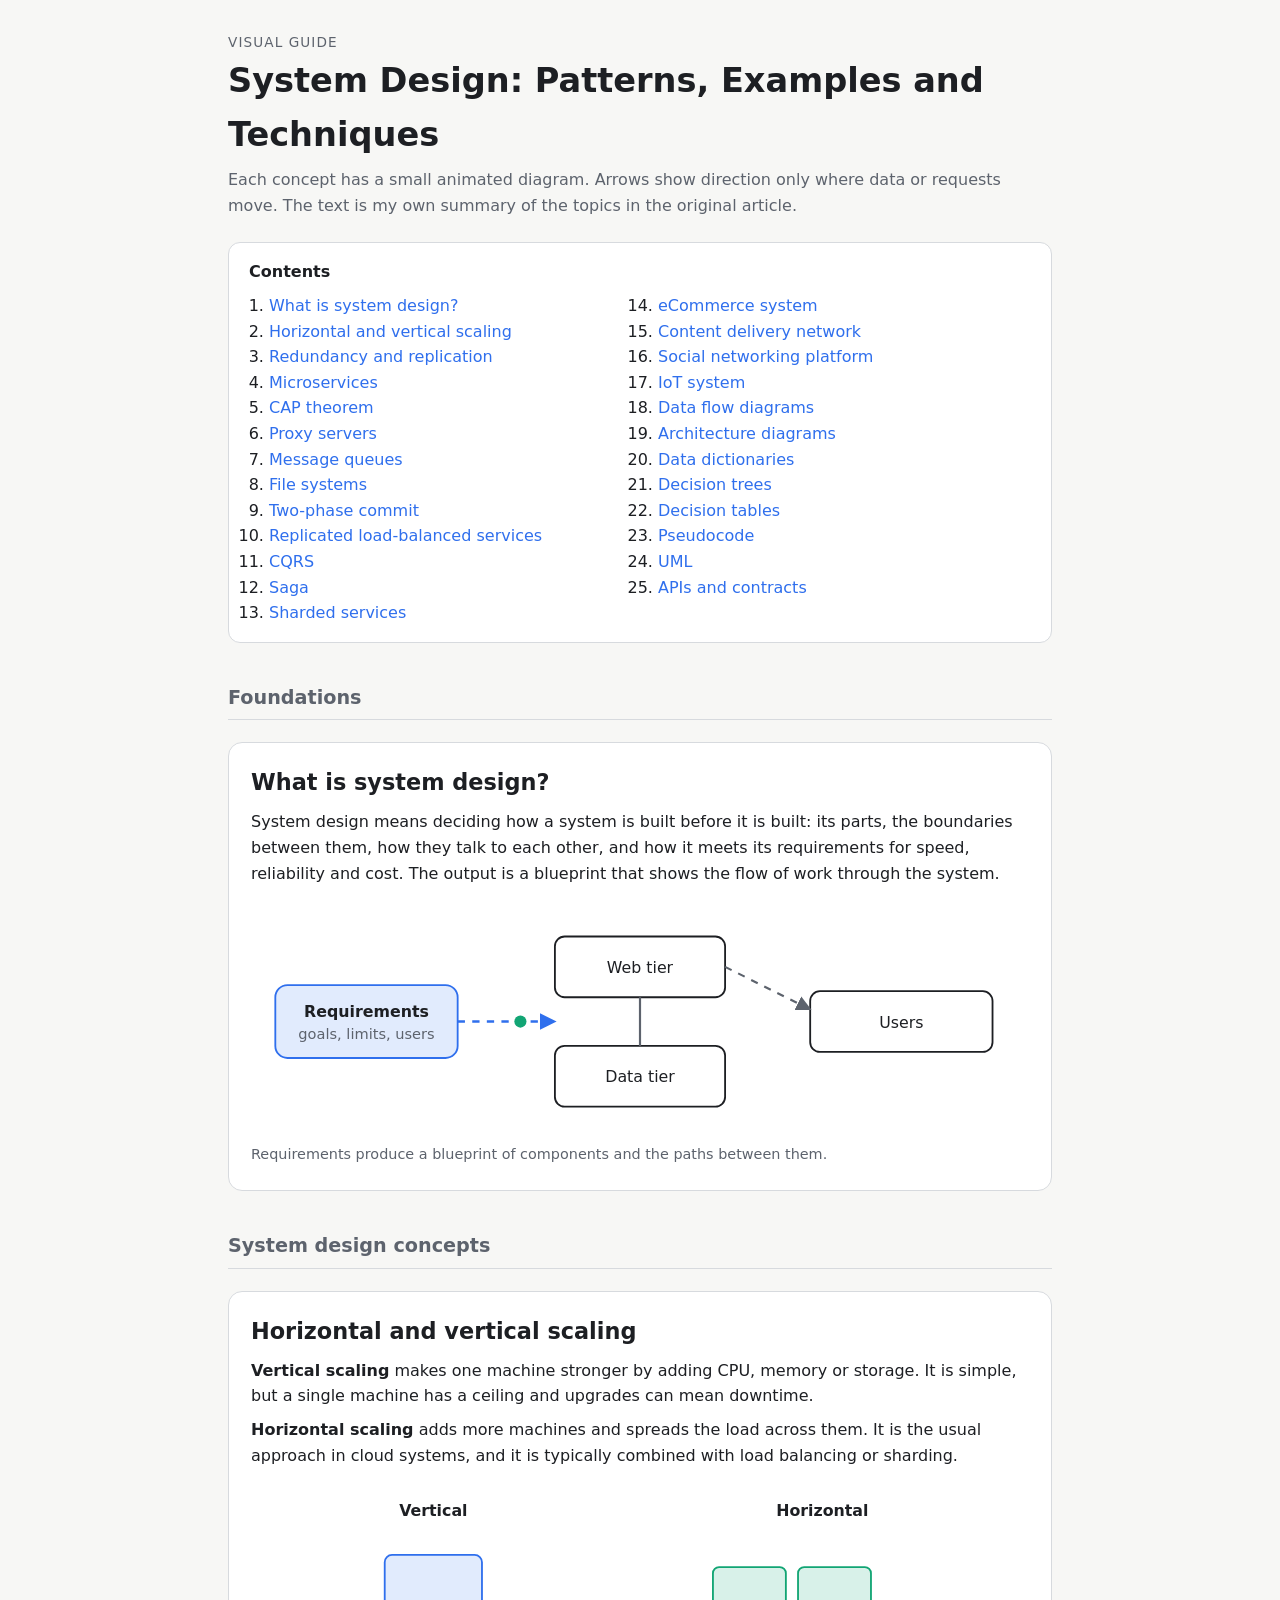
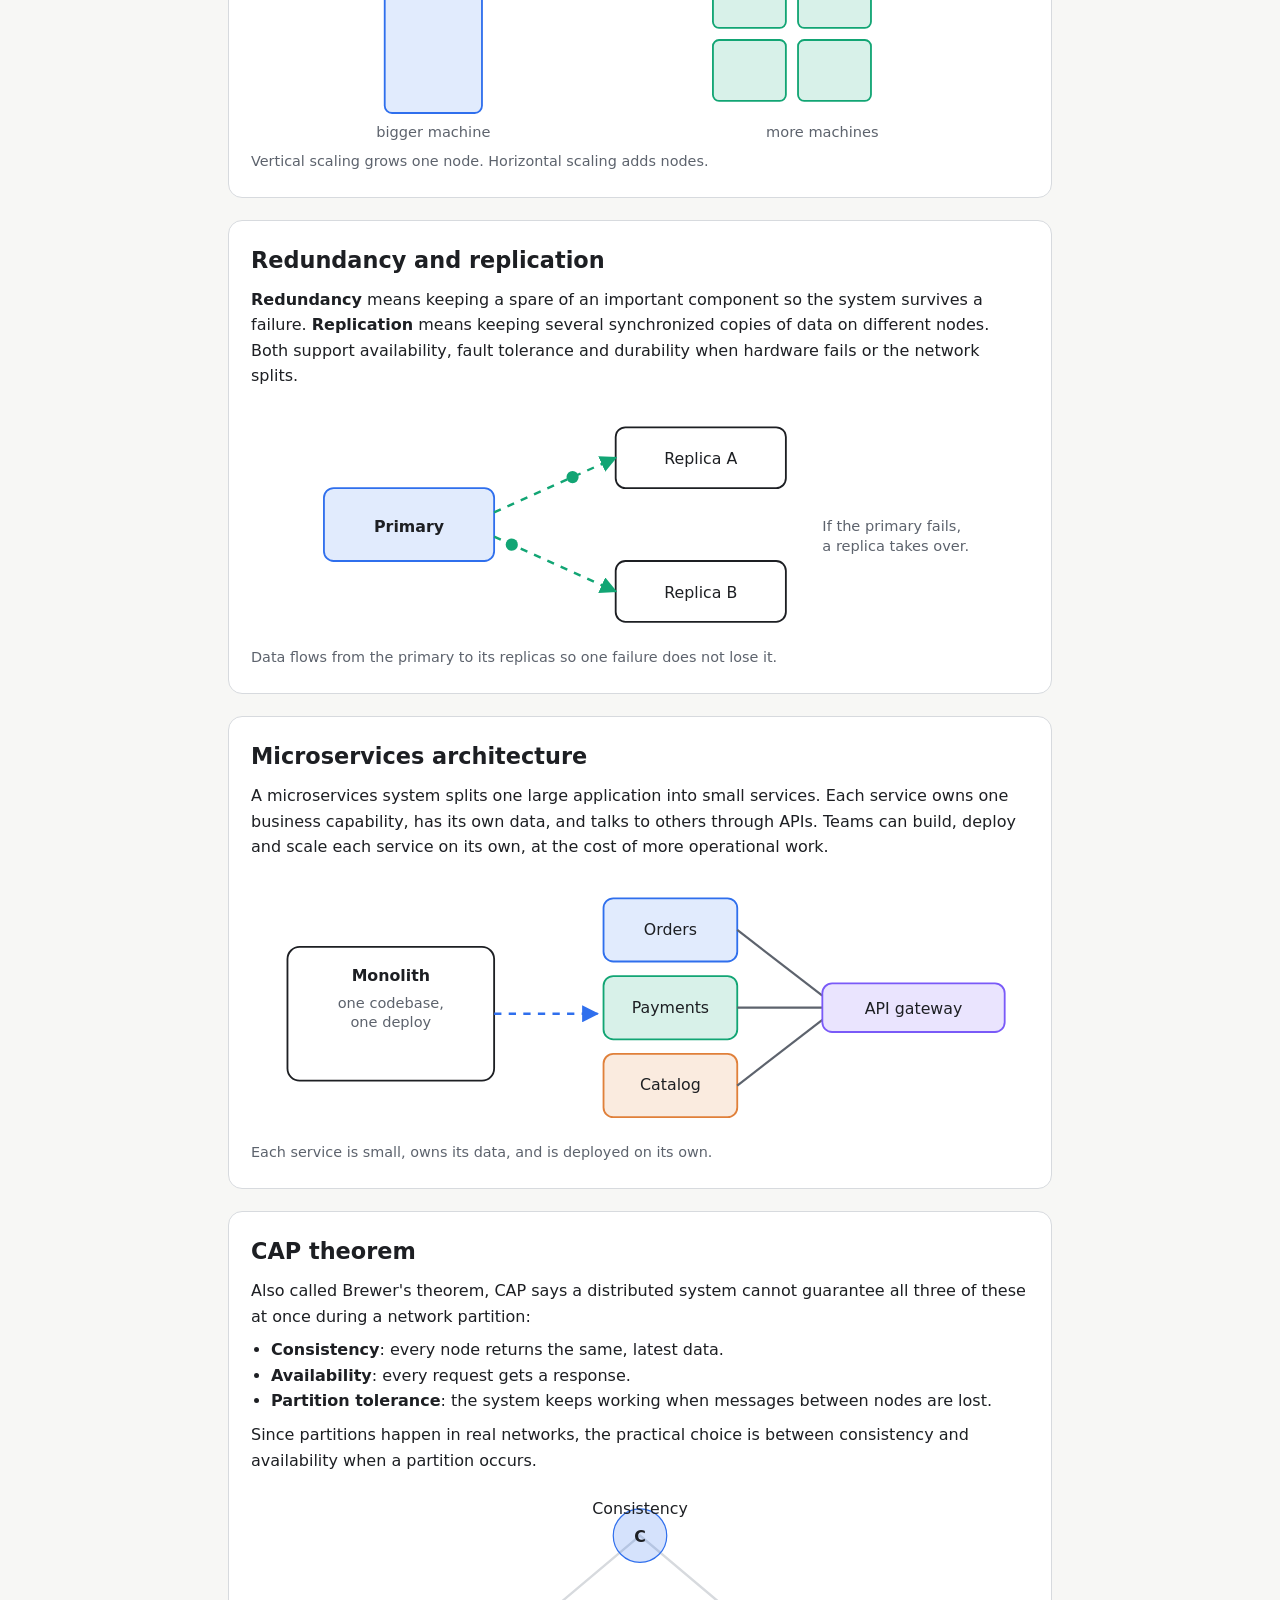
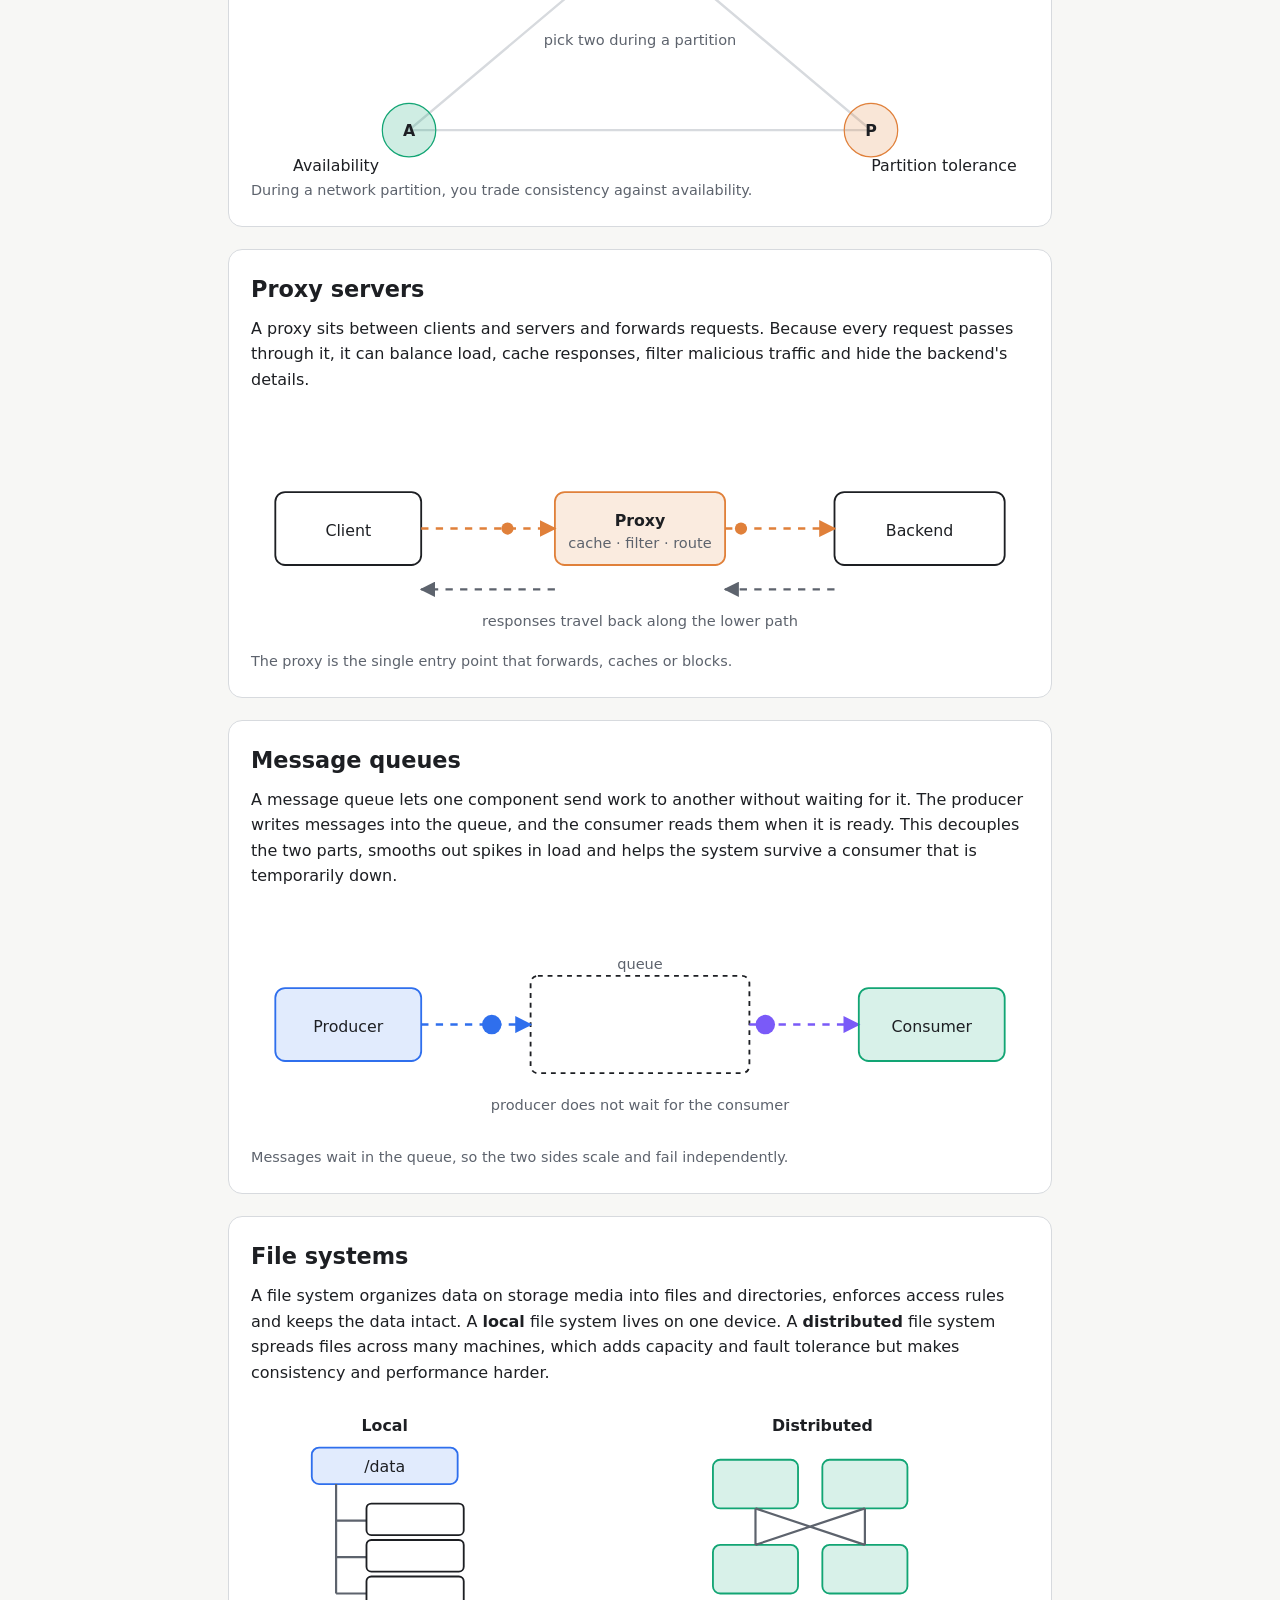
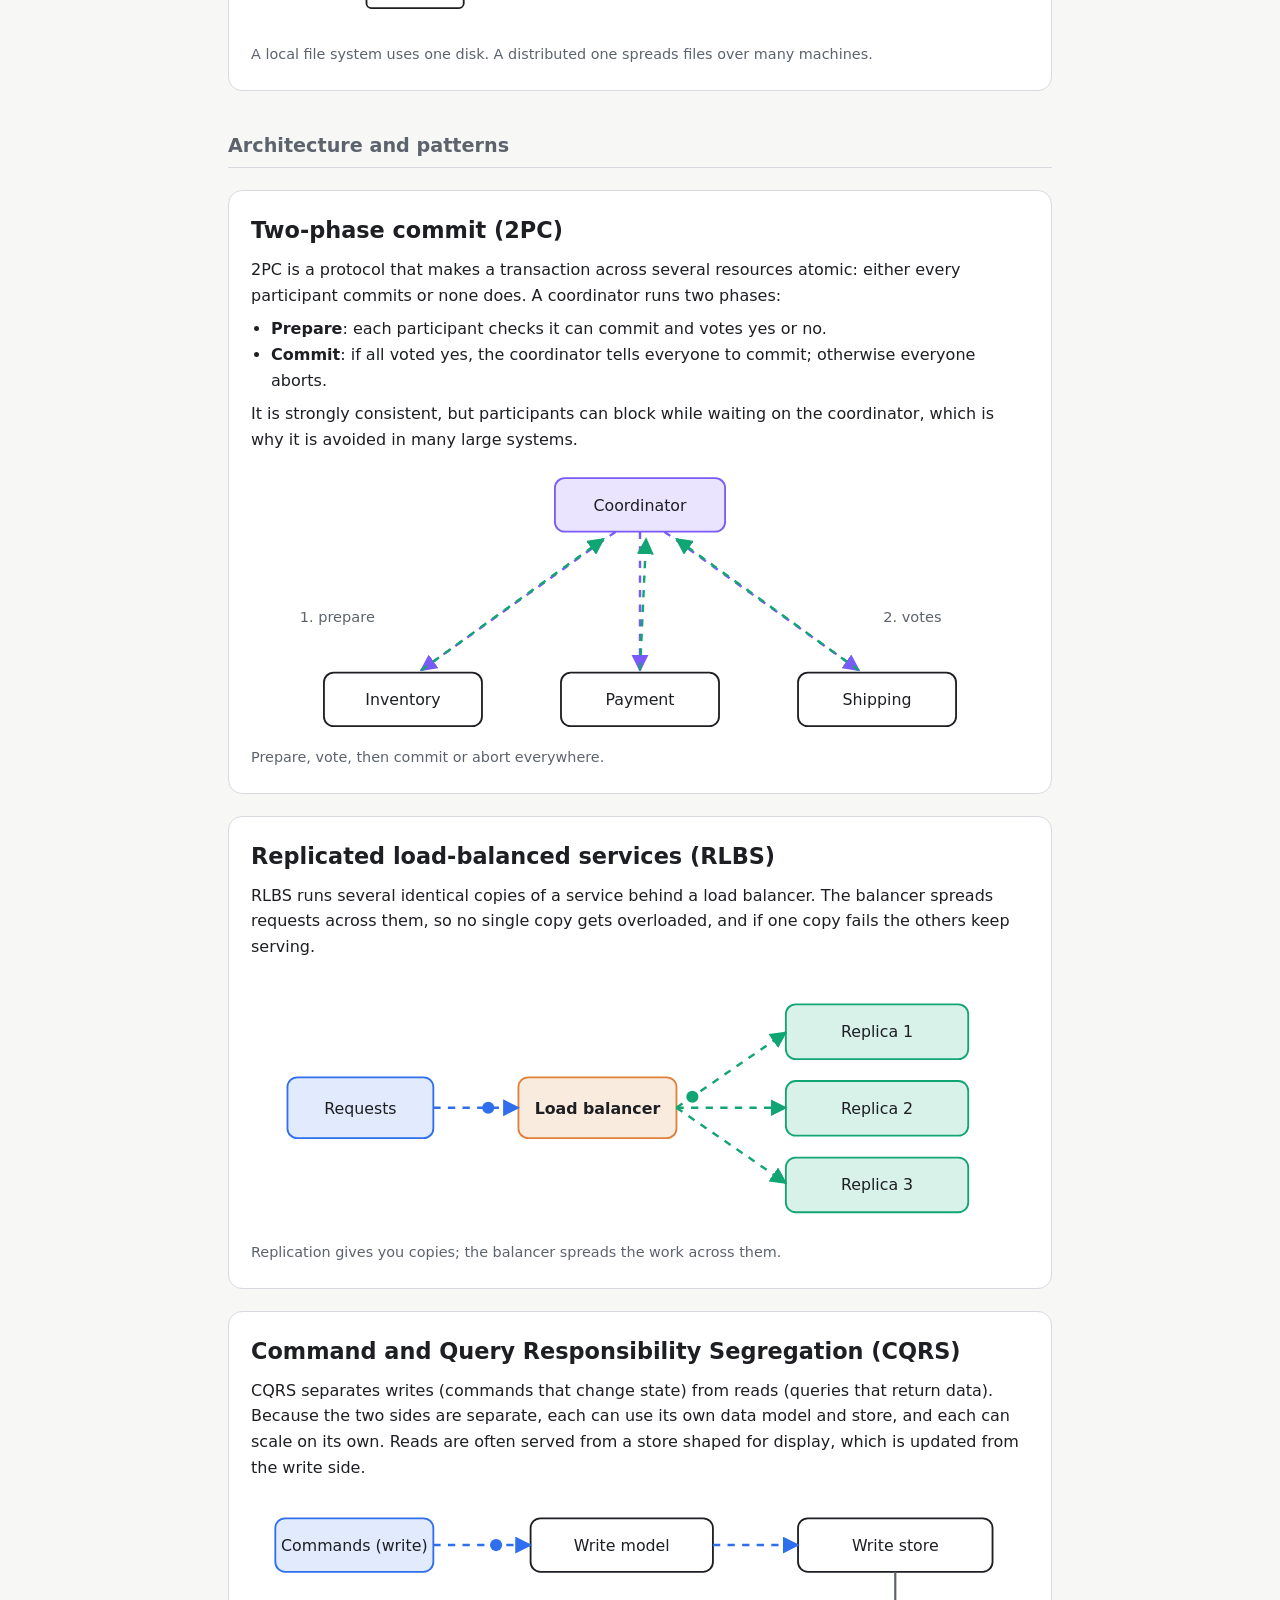
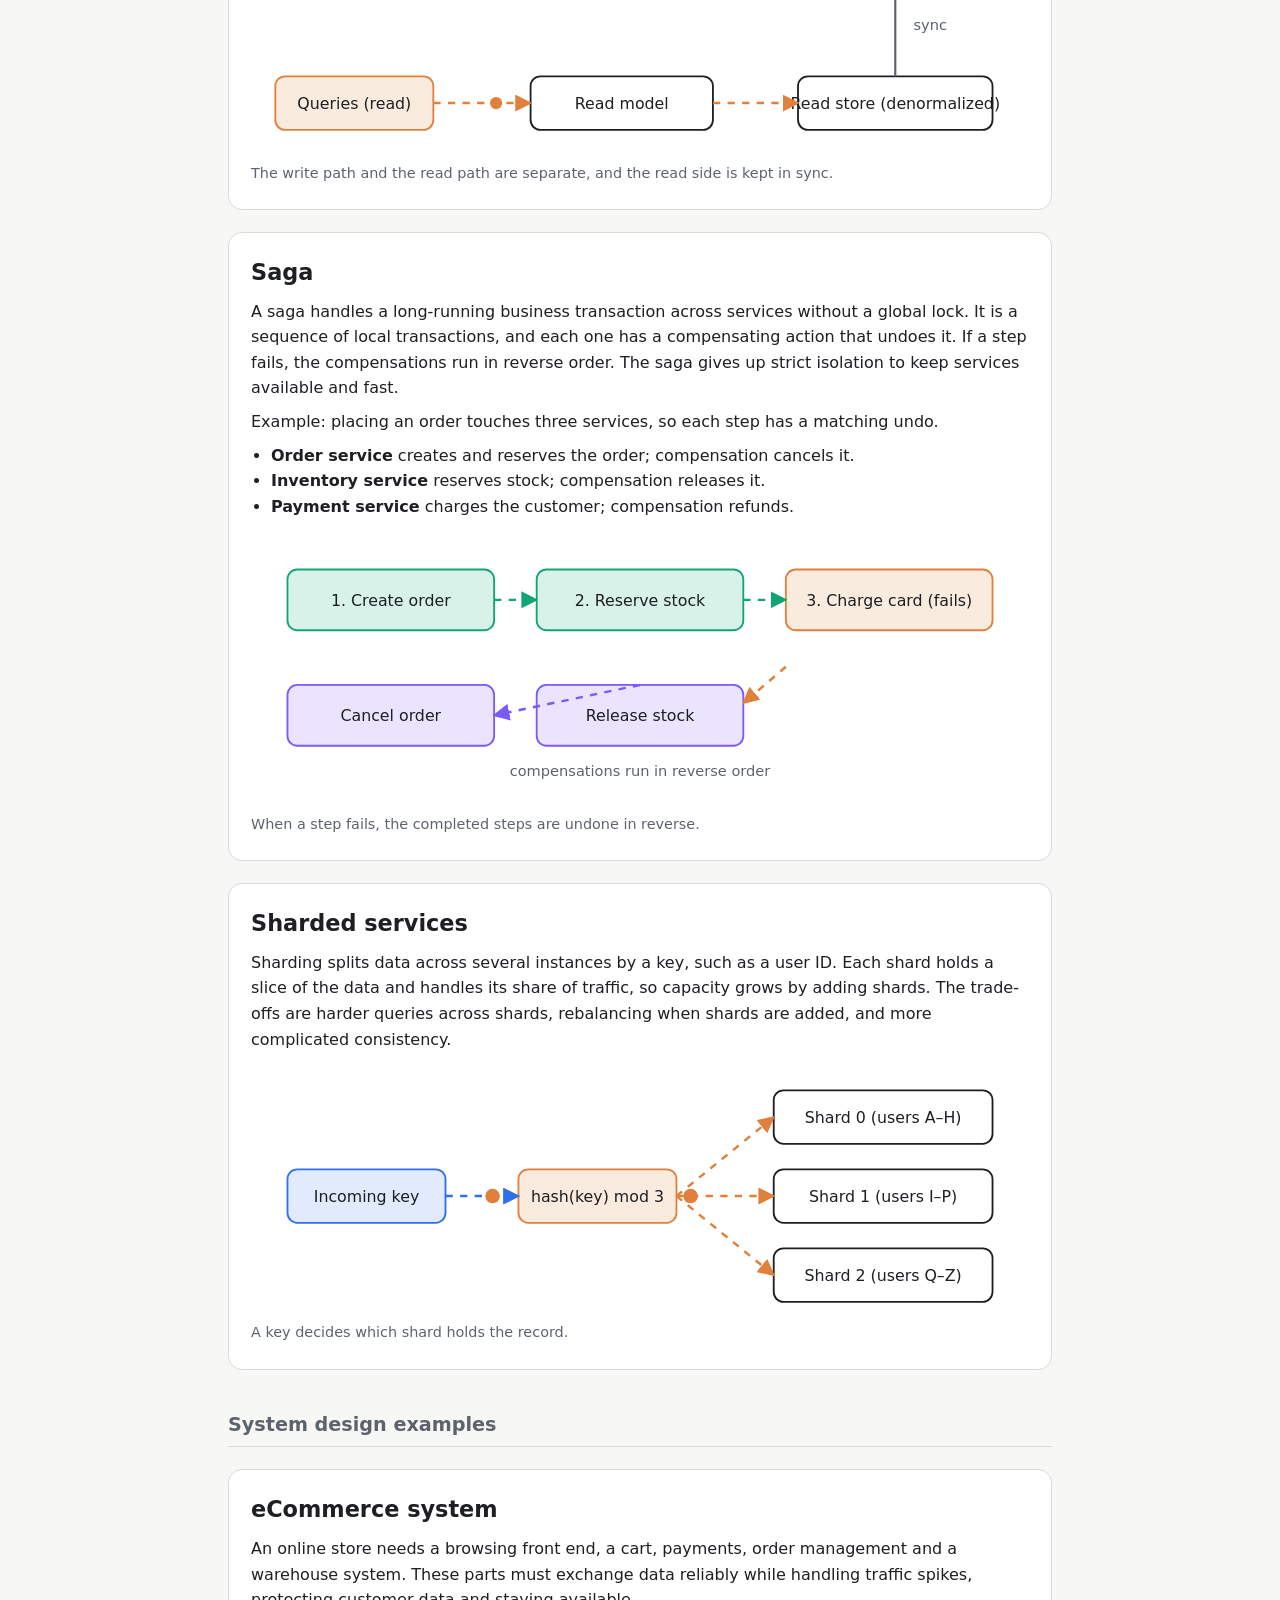
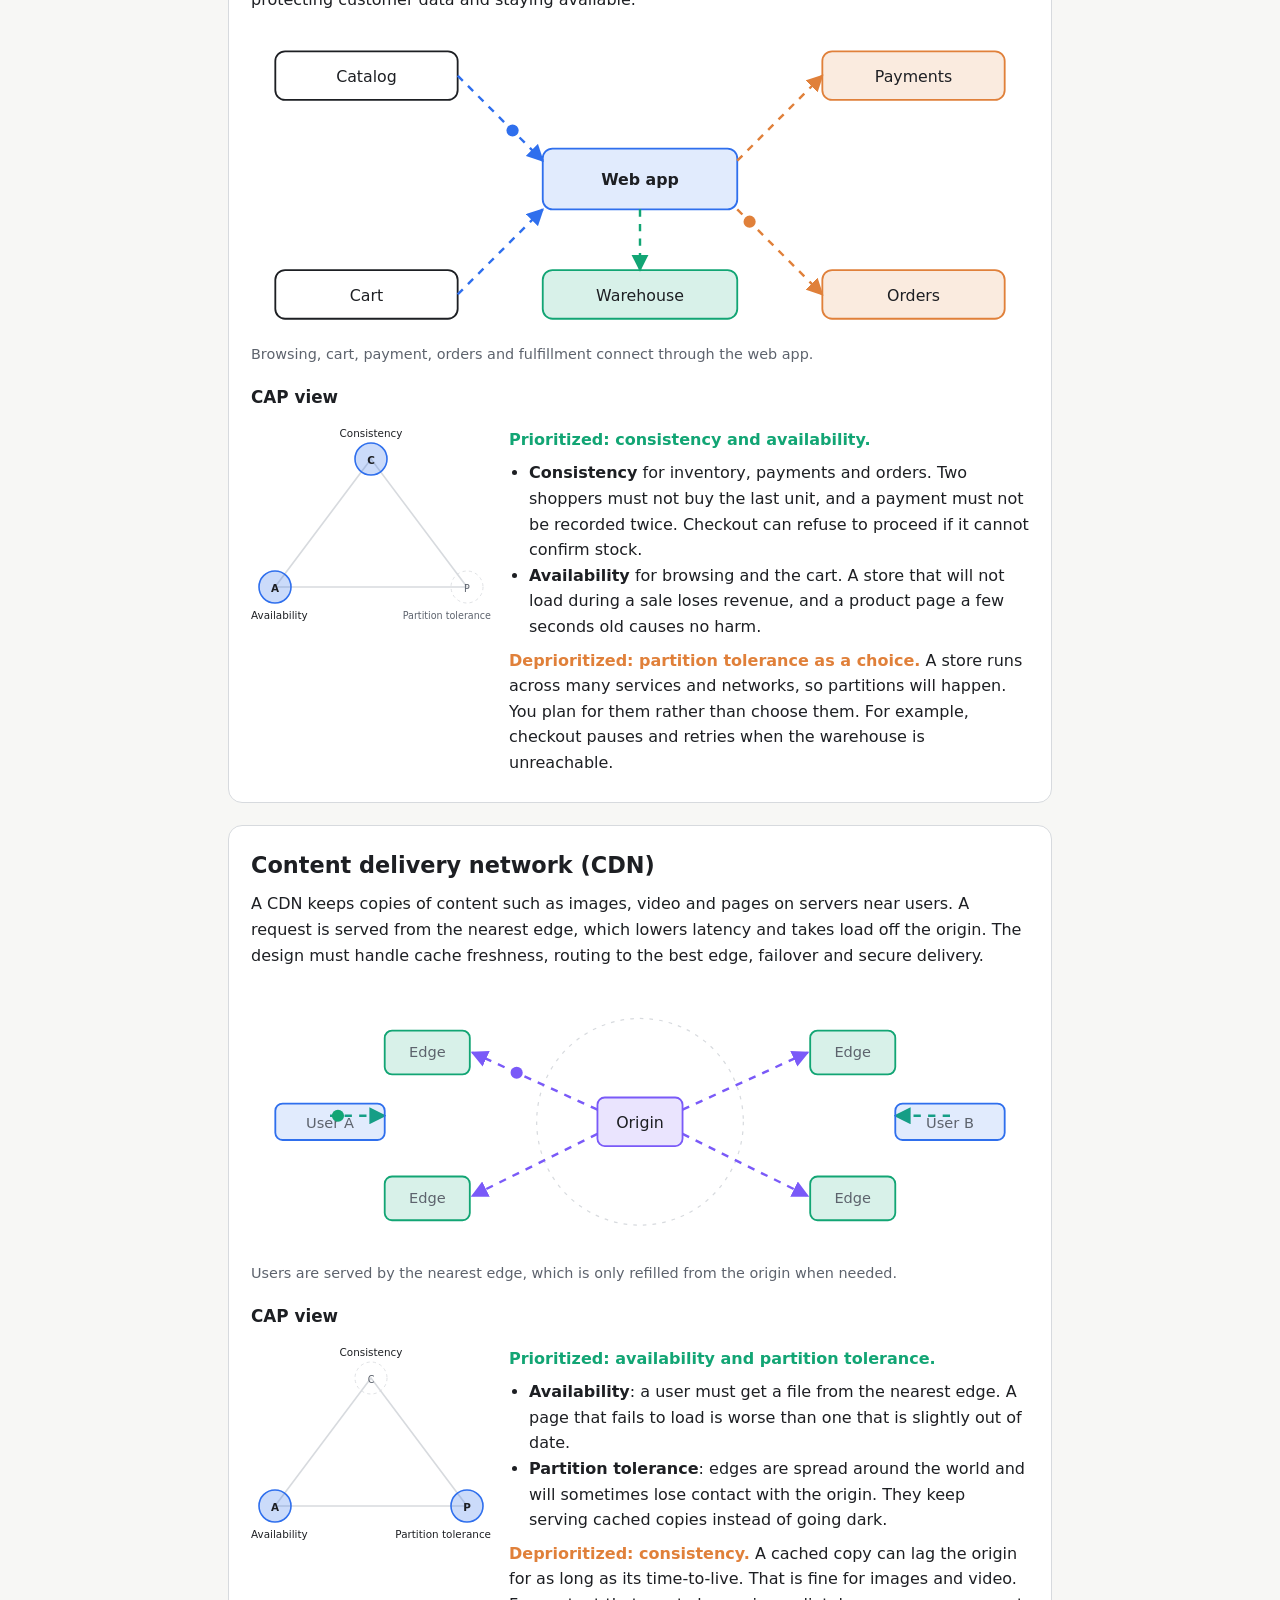
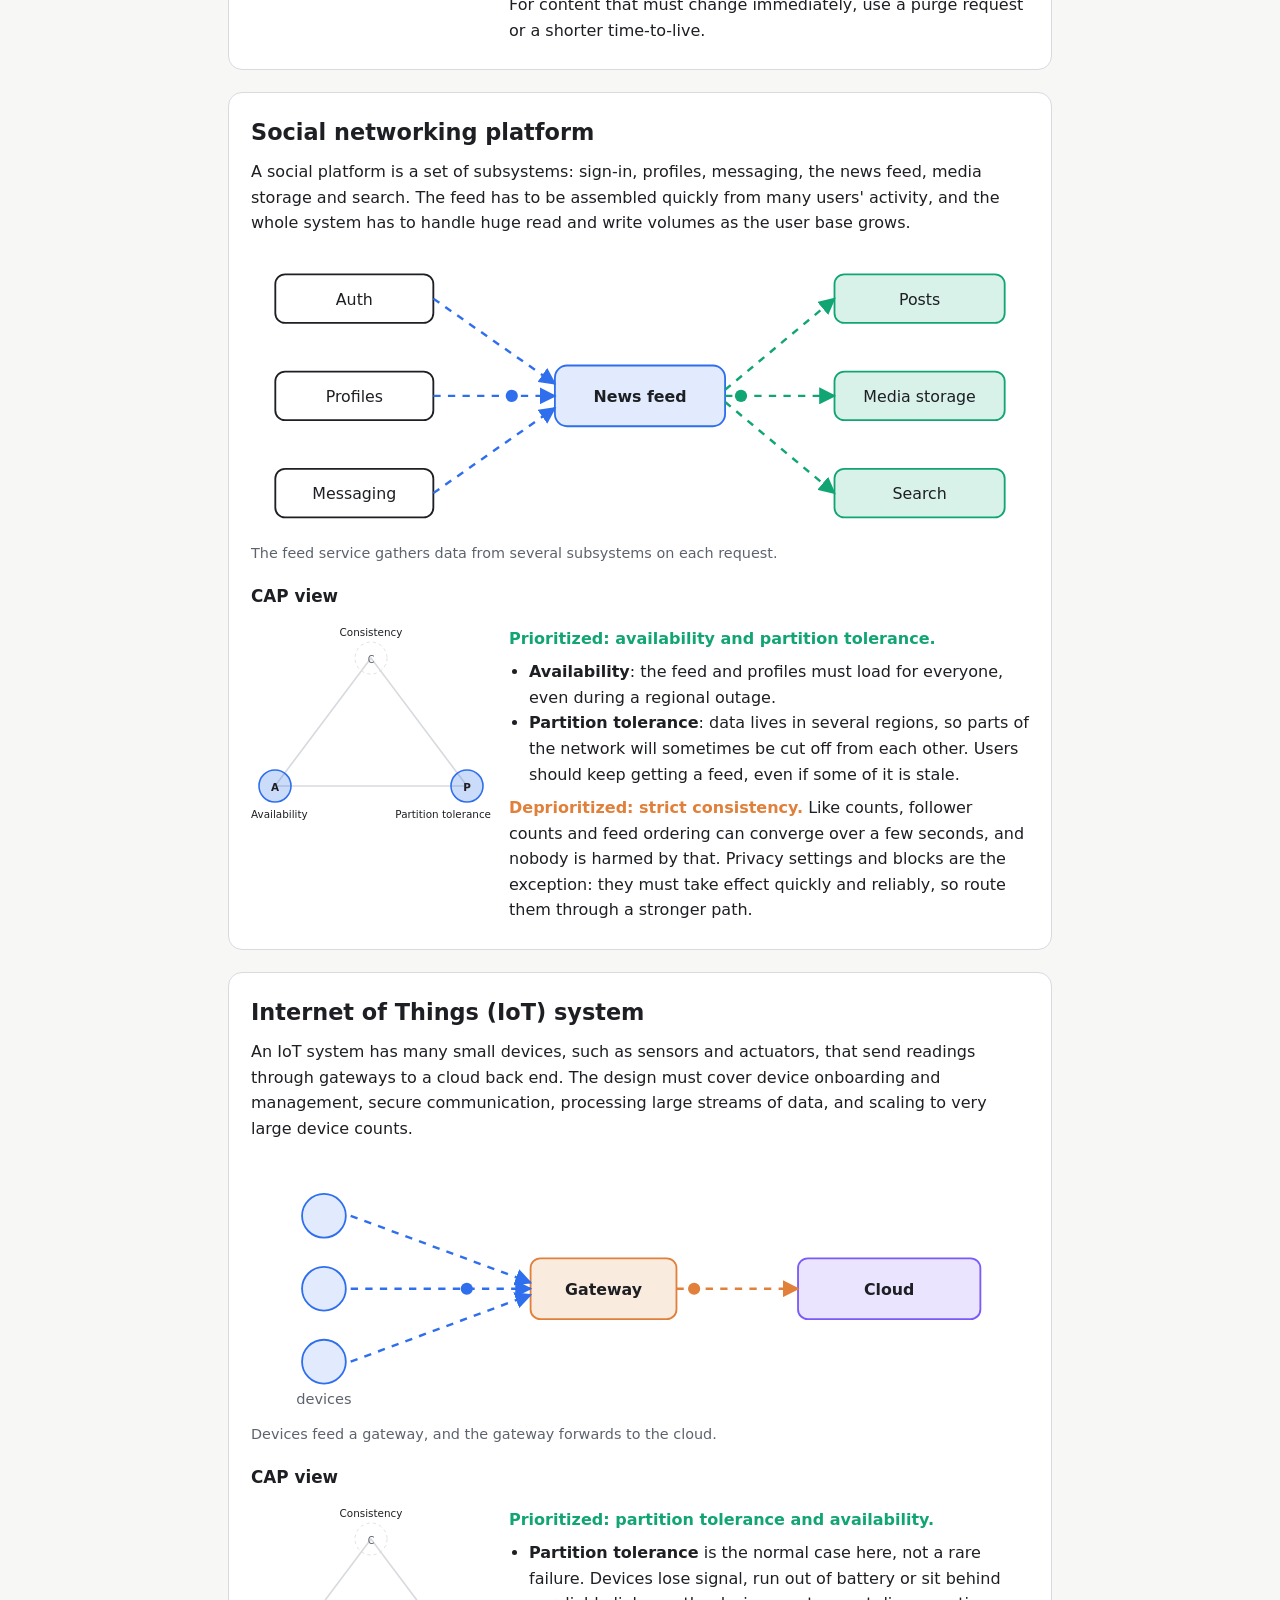
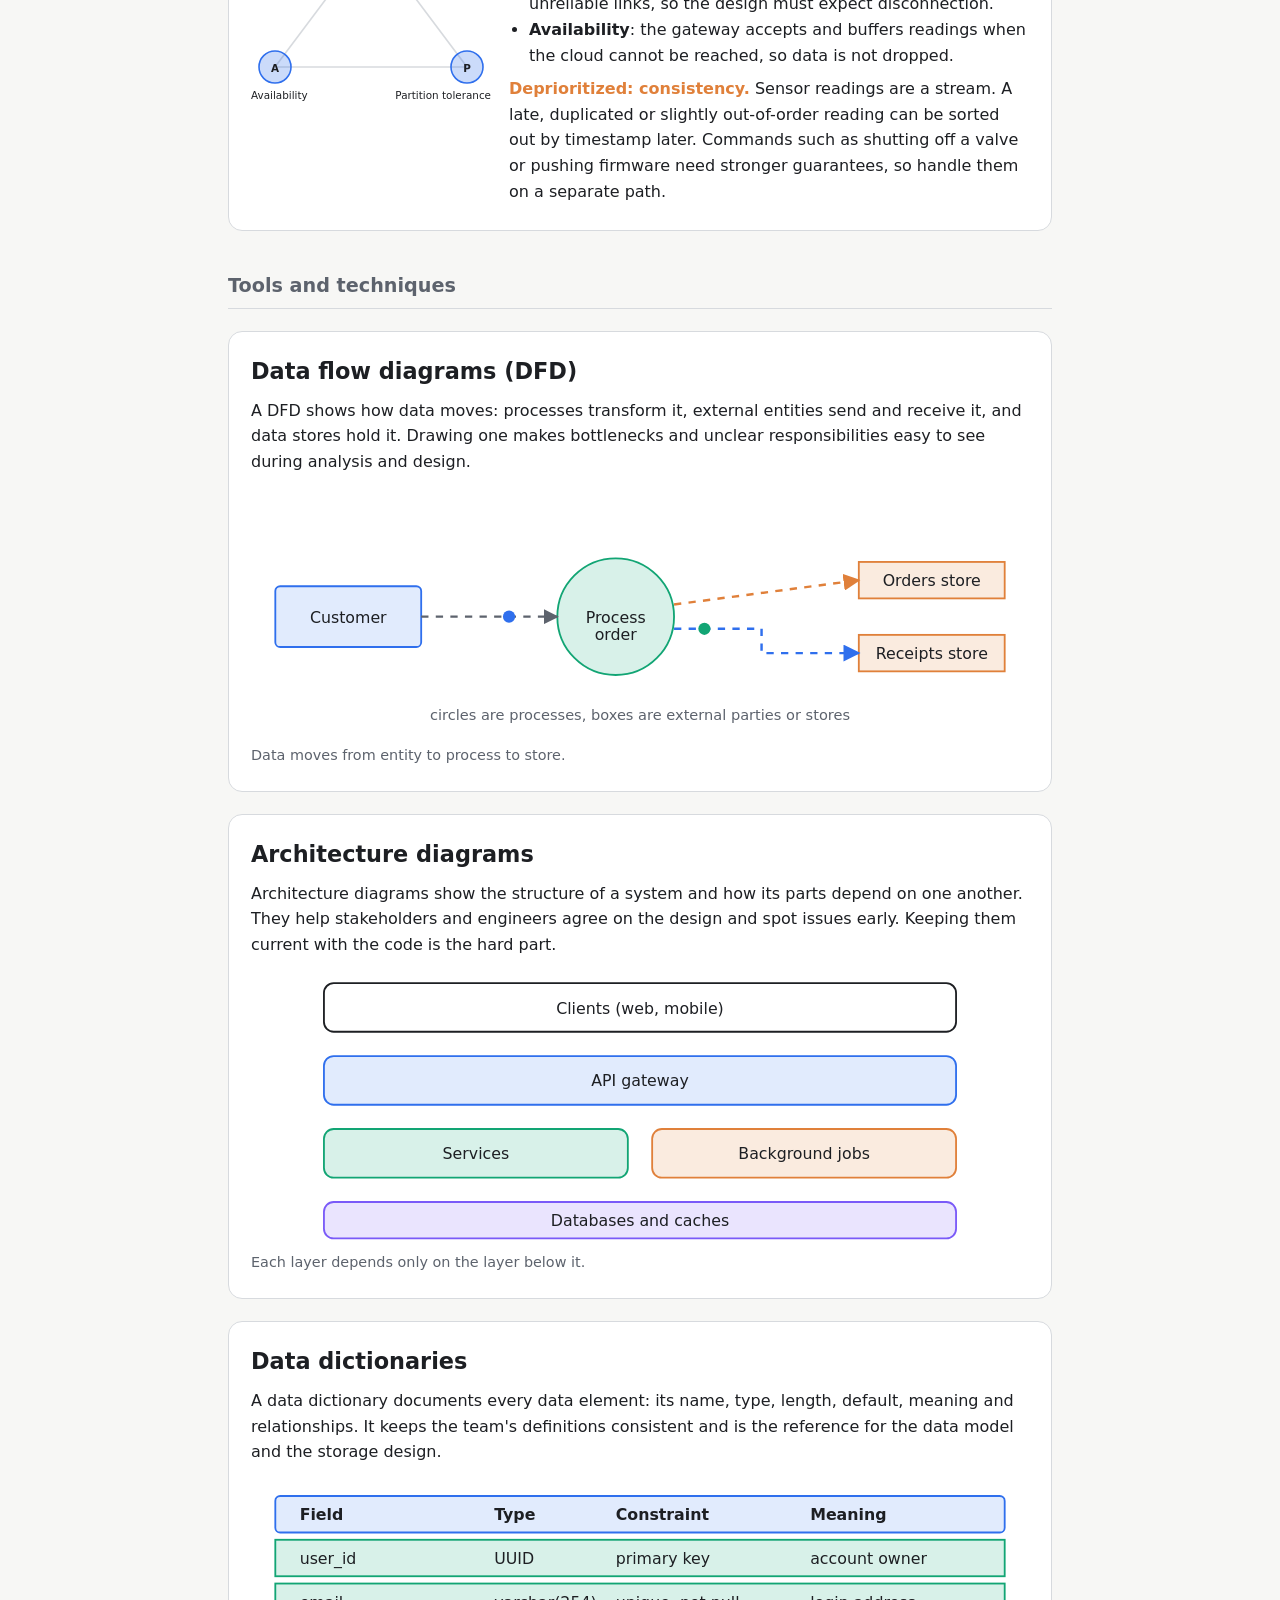
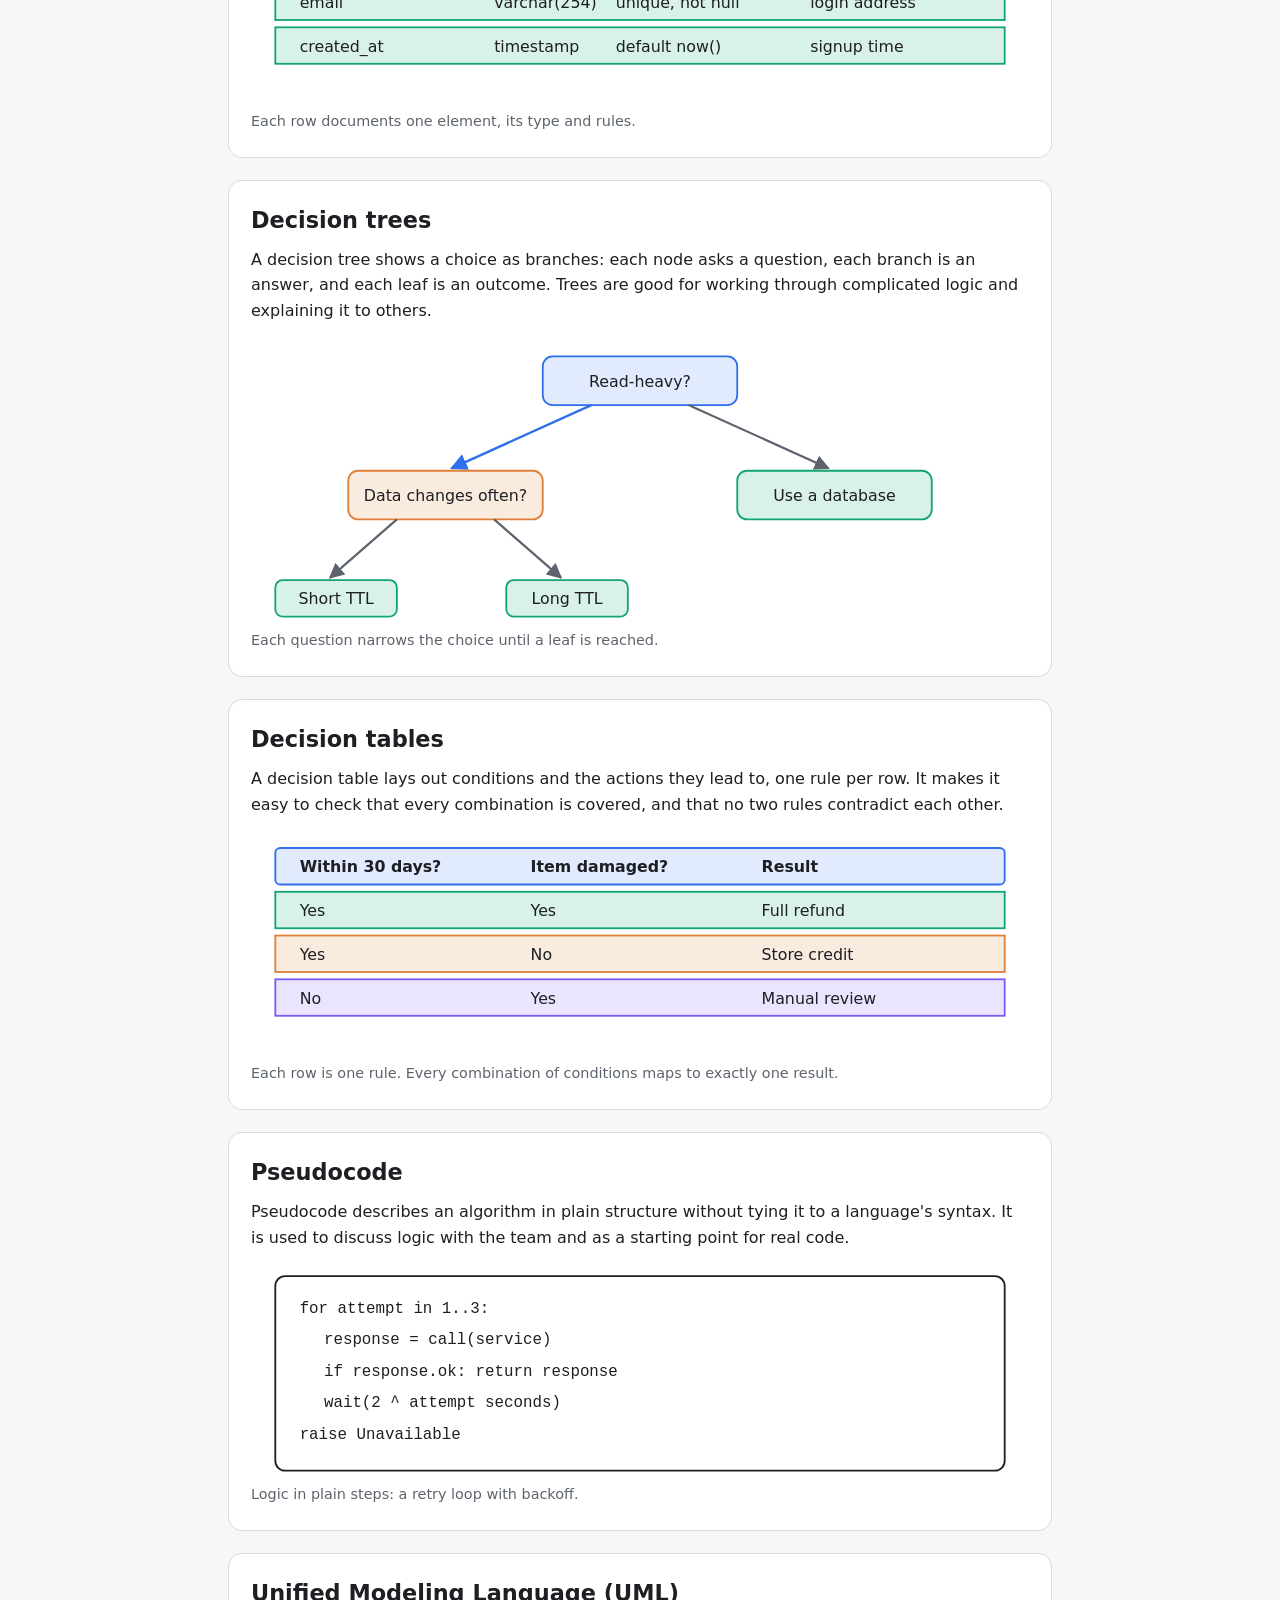
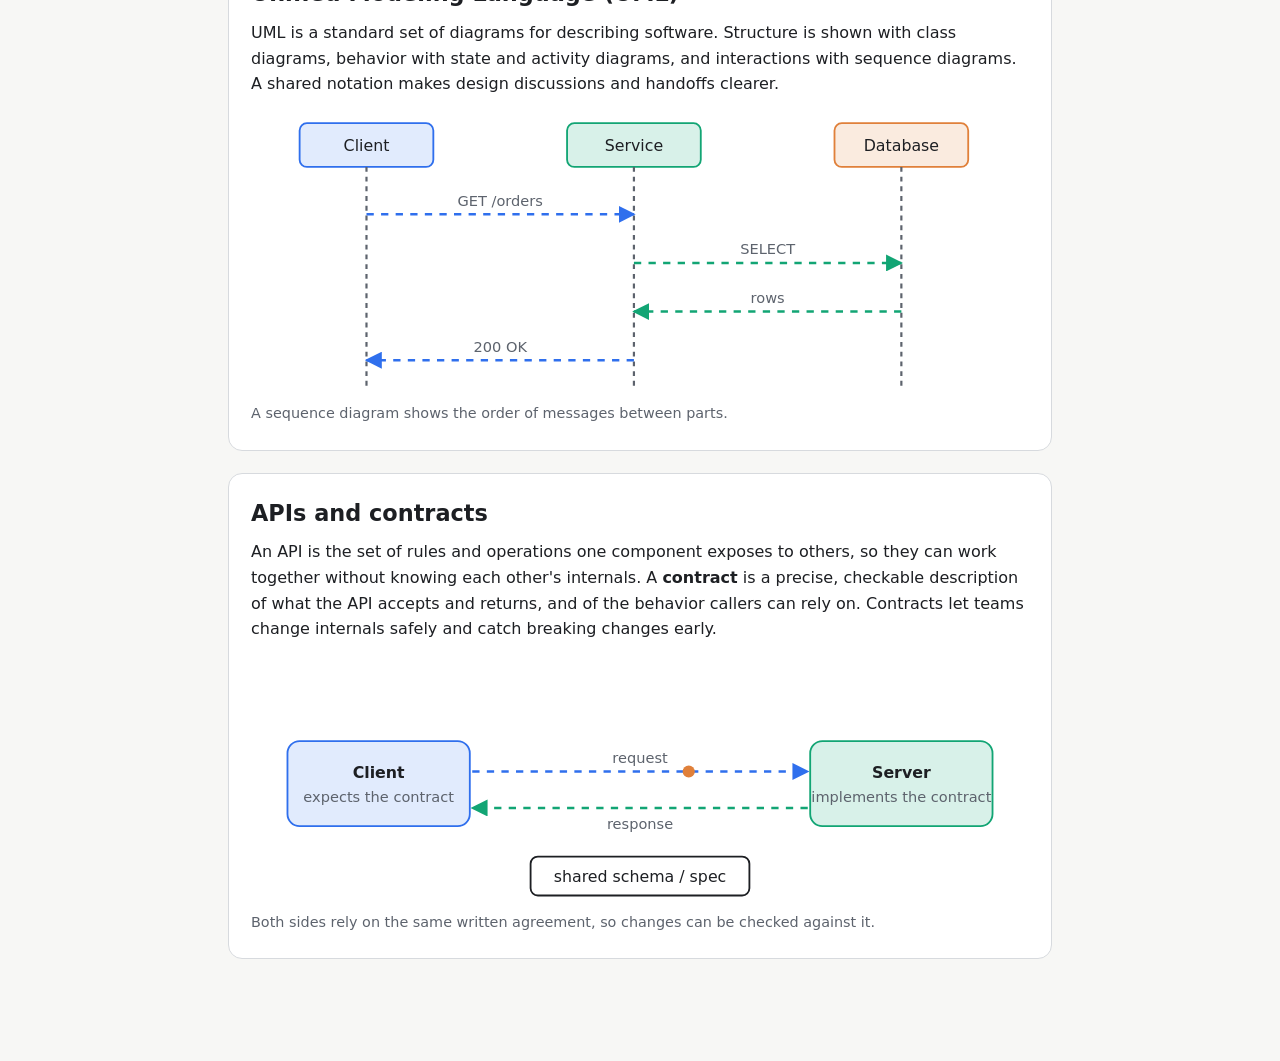
==== commit d89b5376: "moved common styles to css file" ====
--- a/system-design-guide.html
+++ b/system-design-guide.html
@@ -4,53 +4,8 @@
 <meta charset="utf-8">
 <meta name="viewport" content="width=device-width, initial-scale=1">
 <title>System Design: A Visual Guide</title>
+<link rel="stylesheet" href="styles.css">
 <style>
-  :root {
-    --bg: #f7f7f5;
-    --card: #ffffff;
-    --ink: #1d1f23;
-    --muted: #5d636d;
-    --line: #d7dade;
-    --accent: #2f6fed;
-    --accent-2: #12a574;
-    --warn: #e0803a;
-    --violet: #7a5af8;
-  }
-  @media (prefers-color-scheme: dark) {
-    :root:not([data-theme="light"]) {
-      --bg: #15171b;
-      --card: #1e2127;
-      --ink: #e8eaed;
-      --muted: #9aa1ab;
-      --line: #343a44;
-      --accent: #6b9bff;
-      --accent-2: #3ccf9a;
-      --warn: #f0a062;
-      --violet: #a594ff;
-    }
-  }
-  :root[data-theme="dark"] {
-    --bg: #15171b;
-    --card: #1e2127;
-    --ink: #e8eaed;
-    --muted: #9aa1ab;
-    --line: #343a44;
-    --accent: #6b9bff;
-    --accent-2: #3ccf9a;
-    --warn: #f0a062;
-    --violet: #a594ff;
-  }
-  * { box-sizing: border-box; }
-  body {
-    margin: 0;
-    background: var(--bg);
-    color: var(--ink);
-    font: 16px/1.6 system-ui, -apple-system, "Segoe UI", Roboto, sans-serif;
-  }
-  main { max-width: 860px; margin: 0 auto; padding: 32px 18px 80px; }
-  header h1 { font-size: 2.1rem; margin: 0 0 6px; }
-  header p { color: var(--muted); margin: 0; }
-  .part { color: var(--muted); font-size: 0.85rem; text-transform: uppercase; letter-spacing: .08em; }
   nav.toc {
     background: var(--card); border: 1px solid var(--line); border-radius: 12px;
     padding: 16px 20px; margin: 24px 0 8px;
@@ -870,4 +825,4 @@
 
 </main>
 </body>
-</html>
+</html>
--- a/styles.css
+++ b/styles.css
@@ -0,0 +1,64 @@
+/* Shared styles for all pages */
+
+:root {
+  --bg: #f7f7f5;
+  --card: #ffffff;
+  --ink: #1d1f23;
+  --muted: #5d636d;
+  --line: #d7dade;
+  --accent: #2f6fed;
+  --accent-2: #12a574;
+  --warn: #e0803a;
+  --violet: #7a5af8;
+}
+
+@media (prefers-color-scheme: dark) {
+  :root:not([data-theme="light"]) {
+    --bg: #15171b;
+    --card: #1e2127;
+    --ink: #e8eaed;
+    --muted: #9aa1ab;
+    --line: #343a44;
+    --accent: #6b9bff;
+    --accent-2: #3ccf9a;
+    --warn: #f0a062;
+    --violet: #a594ff;
+  }
+}
+
+:root[data-theme="dark"] {
+  --bg: #15171b;
+  --card: #1e2127;
+  --ink: #e8eaed;
+  --muted: #9aa1ab;
+  --line: #343a44;
+  --accent: #6b9bff;
+  --accent-2: #3ccf9a;
+  --warn: #f0a062;
+  --violet: #a594ff;
+}
+
+* { box-sizing: border-box; }
+
+body {
+  margin: 0;
+  background: var(--bg);
+  color: var(--ink);
+  font: 16px/1.6 system-ui, -apple-system, "Segoe UI", Roboto, sans-serif;
+}
+
+main { max-width: 860px; margin: 0 auto; padding: 32px 18px 80px; }
+
+a { color: var(--accent); }
+
+header h1 { font-size: 2.1rem; margin: 0 0 6px; }
+header p { color: var(--muted); margin: 0; }
+
+.part {
+  color: var(--muted);
+  font-size: 0.85rem;
+  text-transform: uppercase;
+  letter-spacing: .08em;
+}
+
+footer { margin-top: 40px; color: var(--muted); font-size: 0.85rem; }
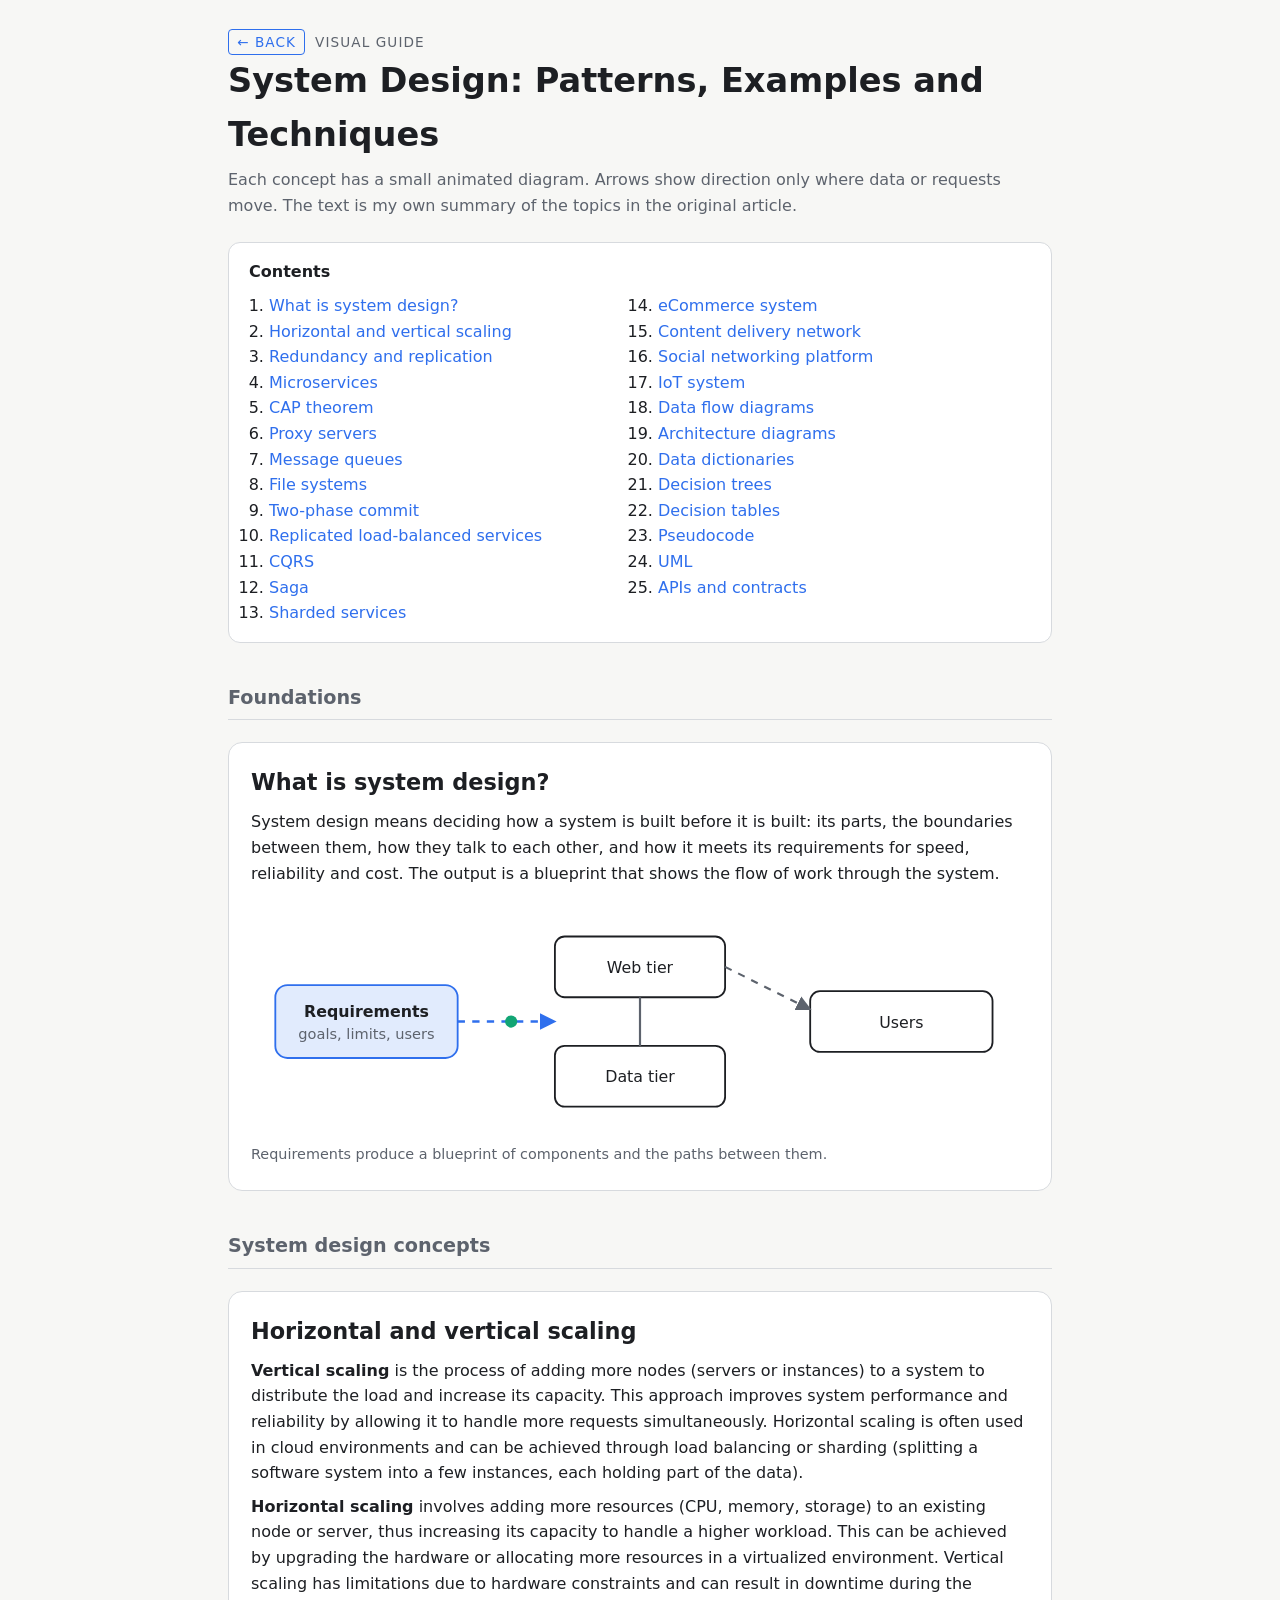
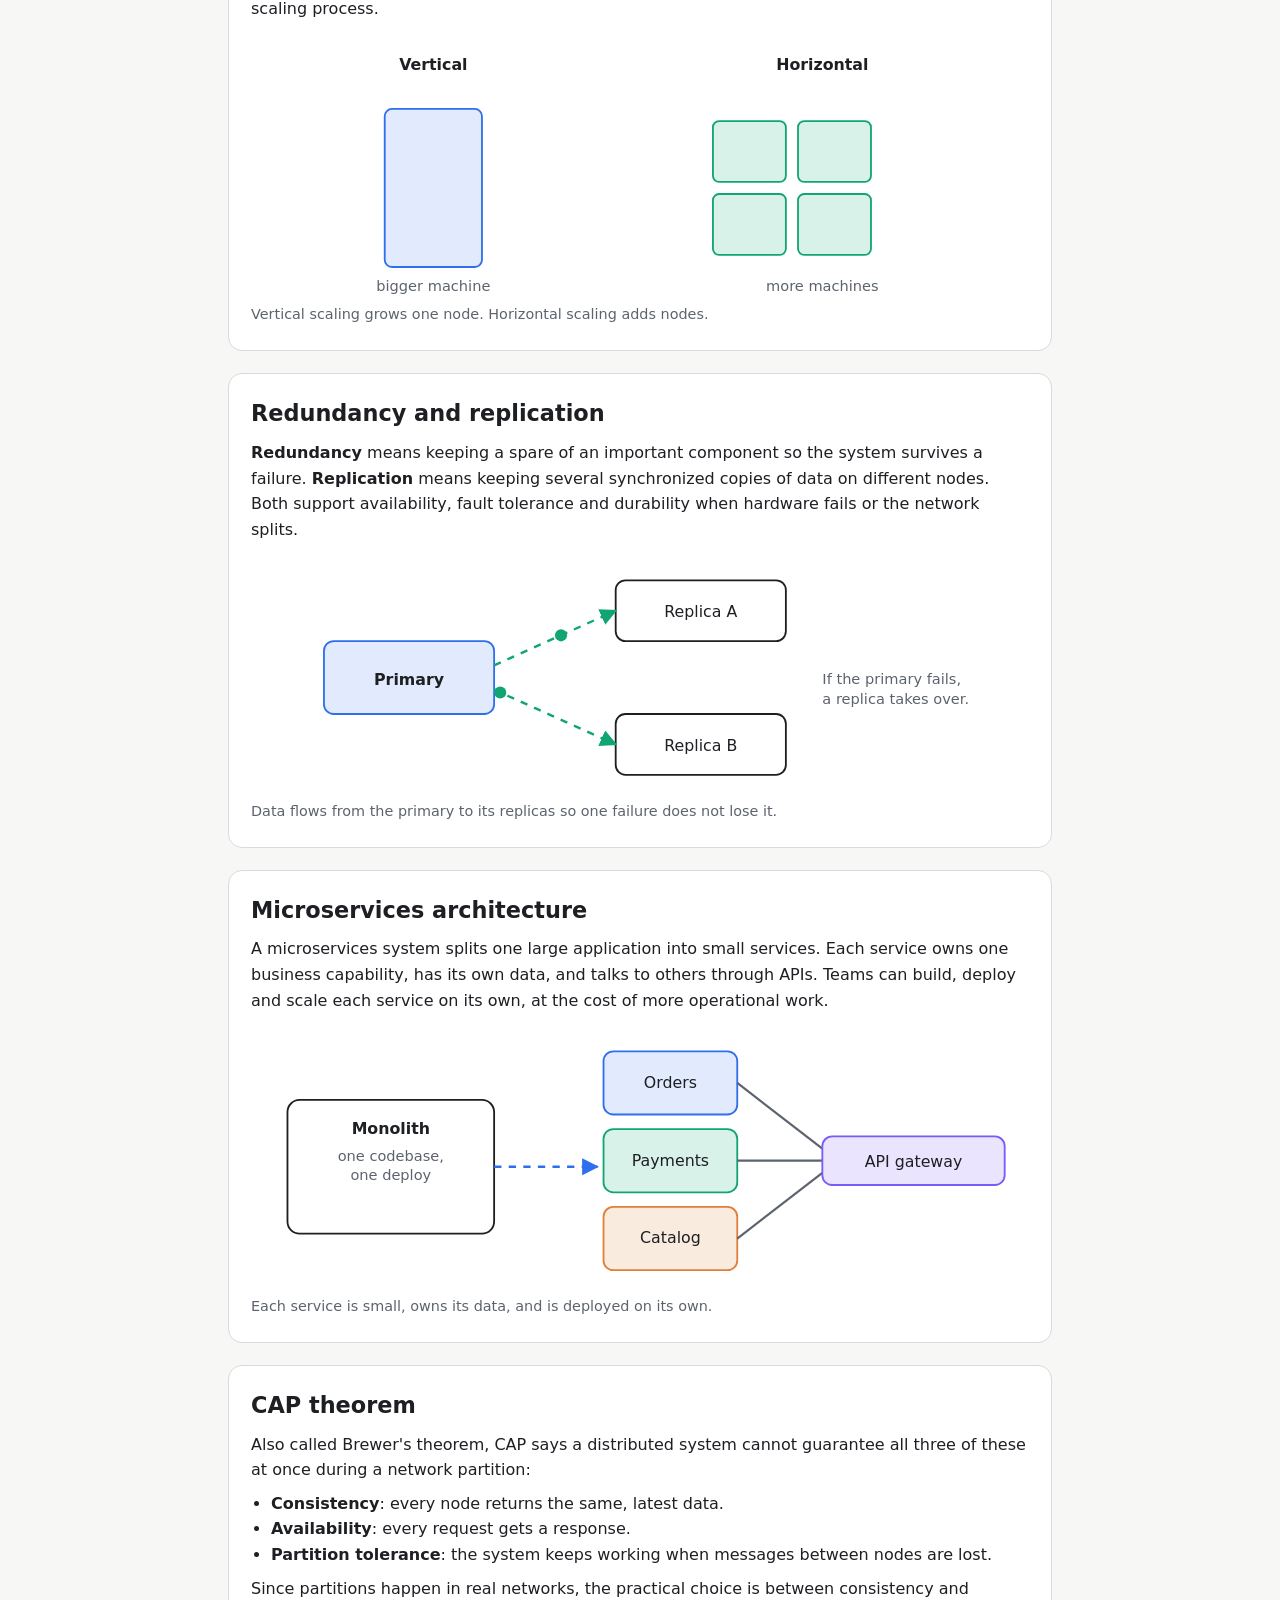
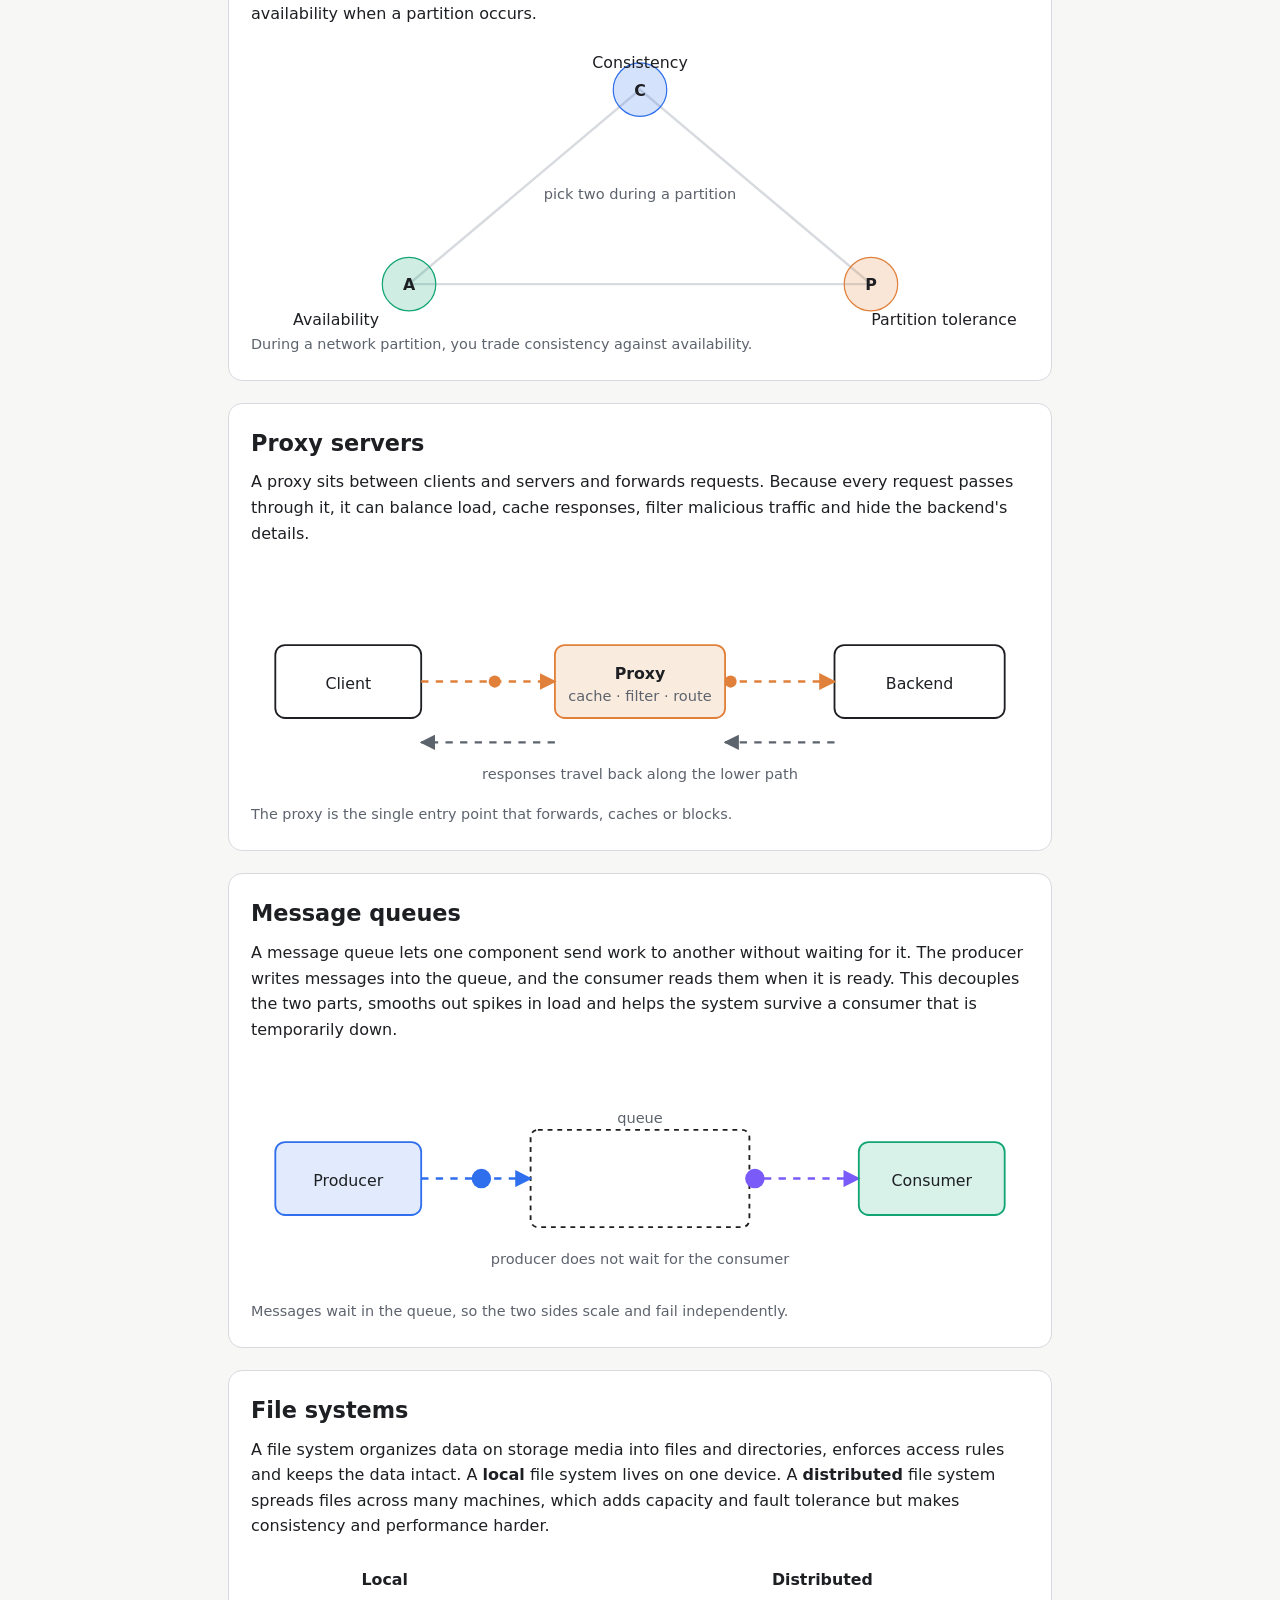
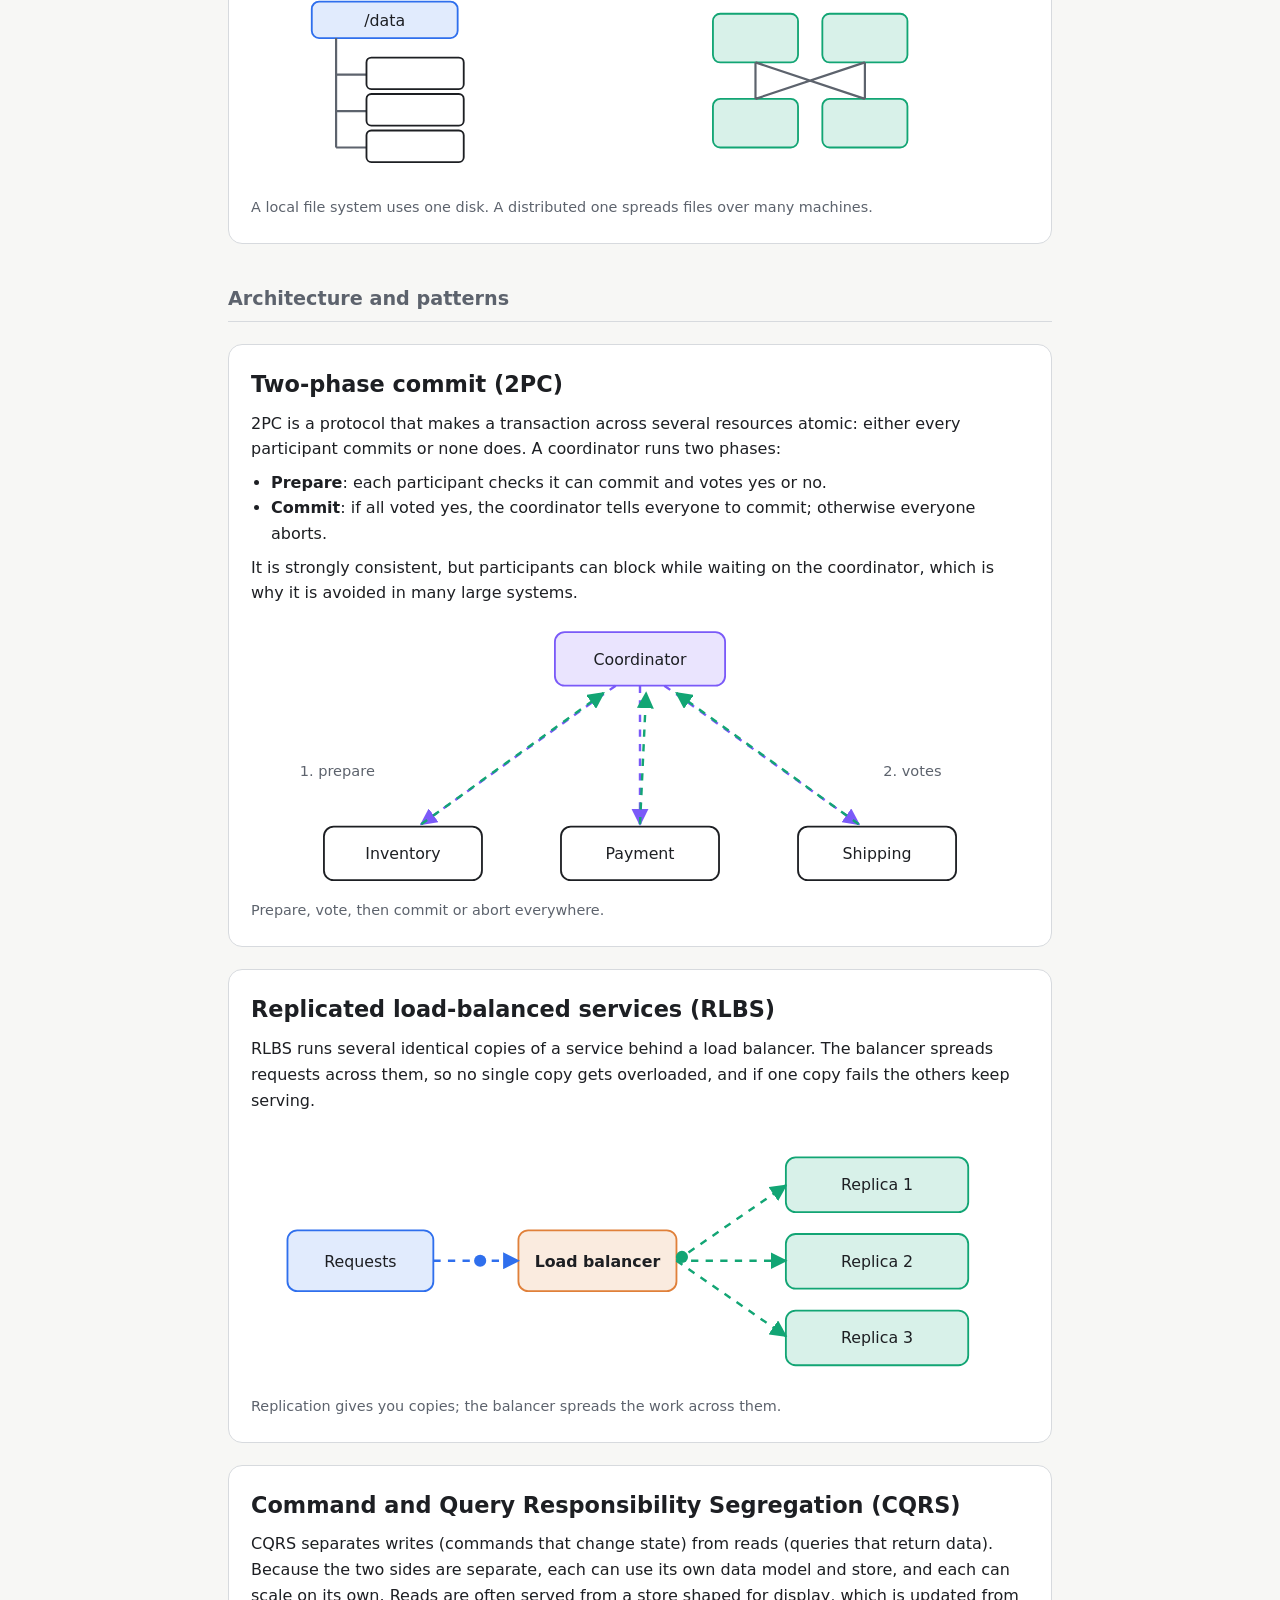
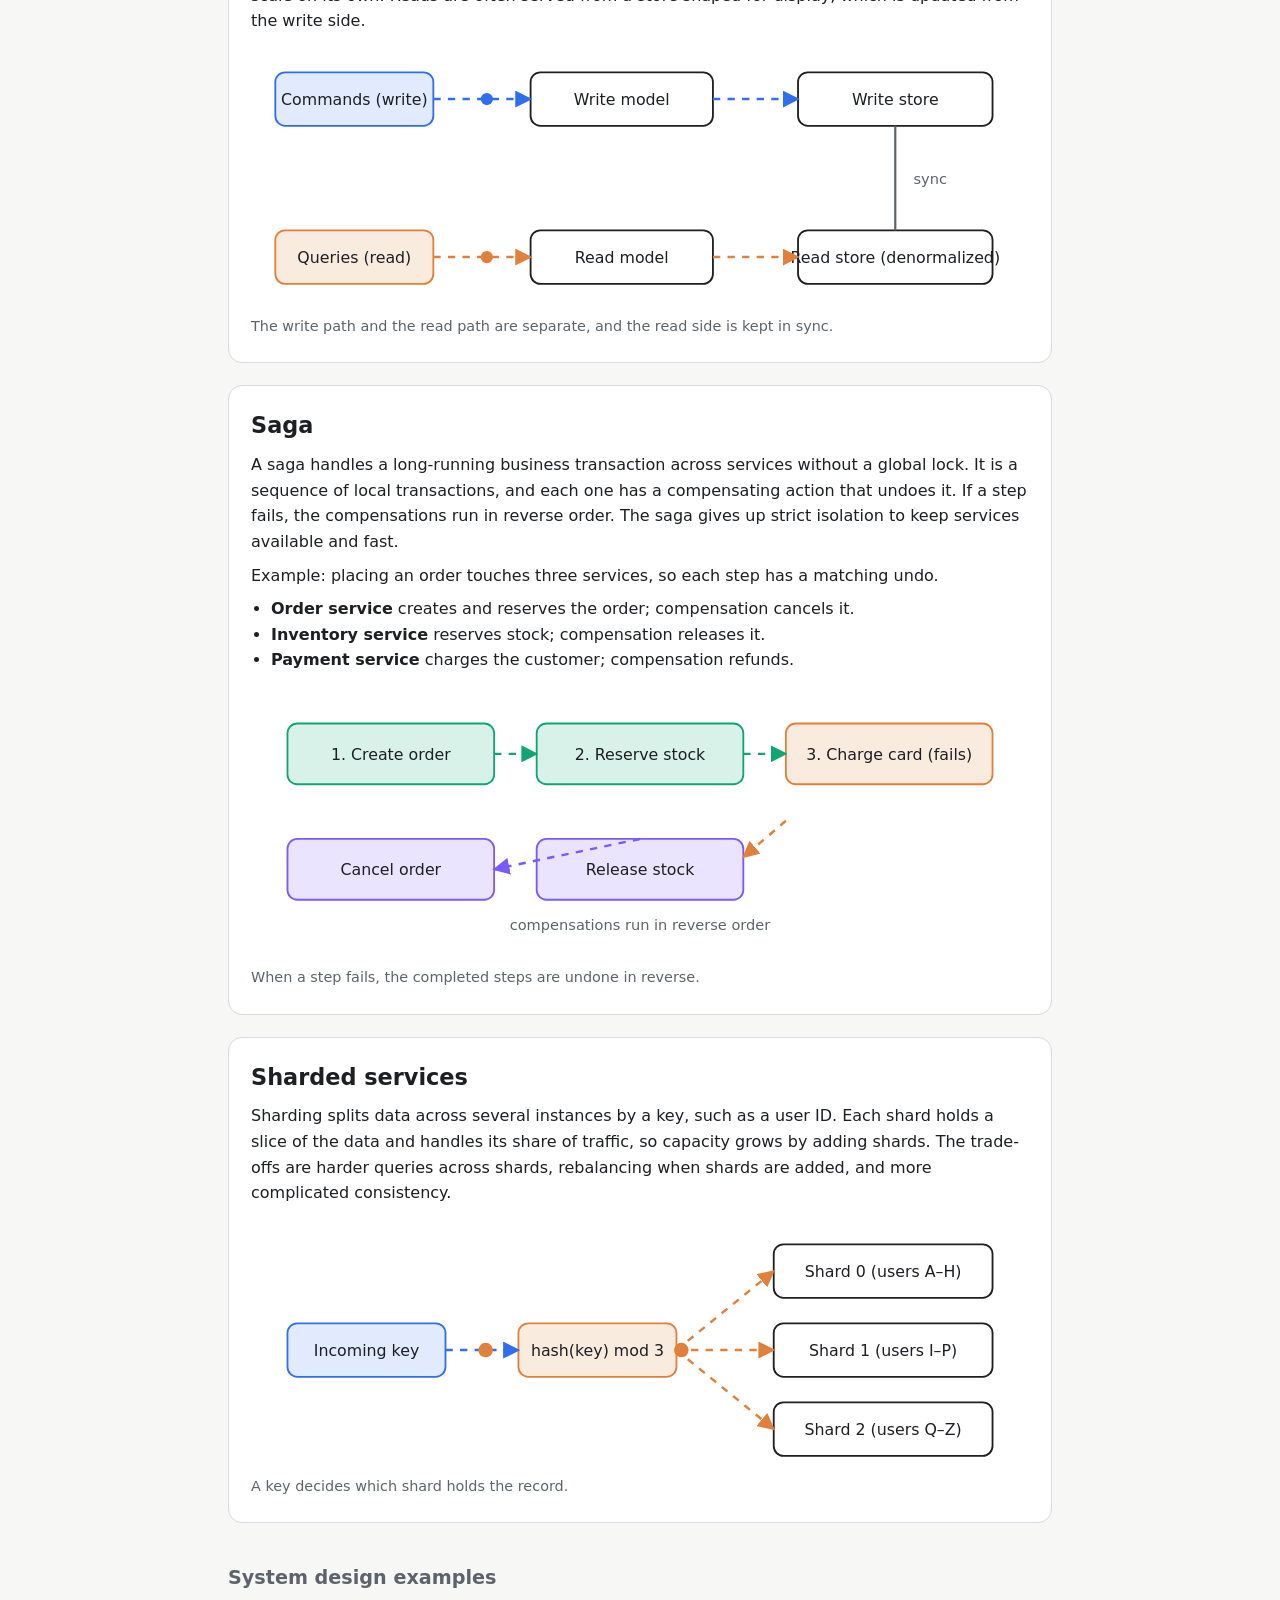
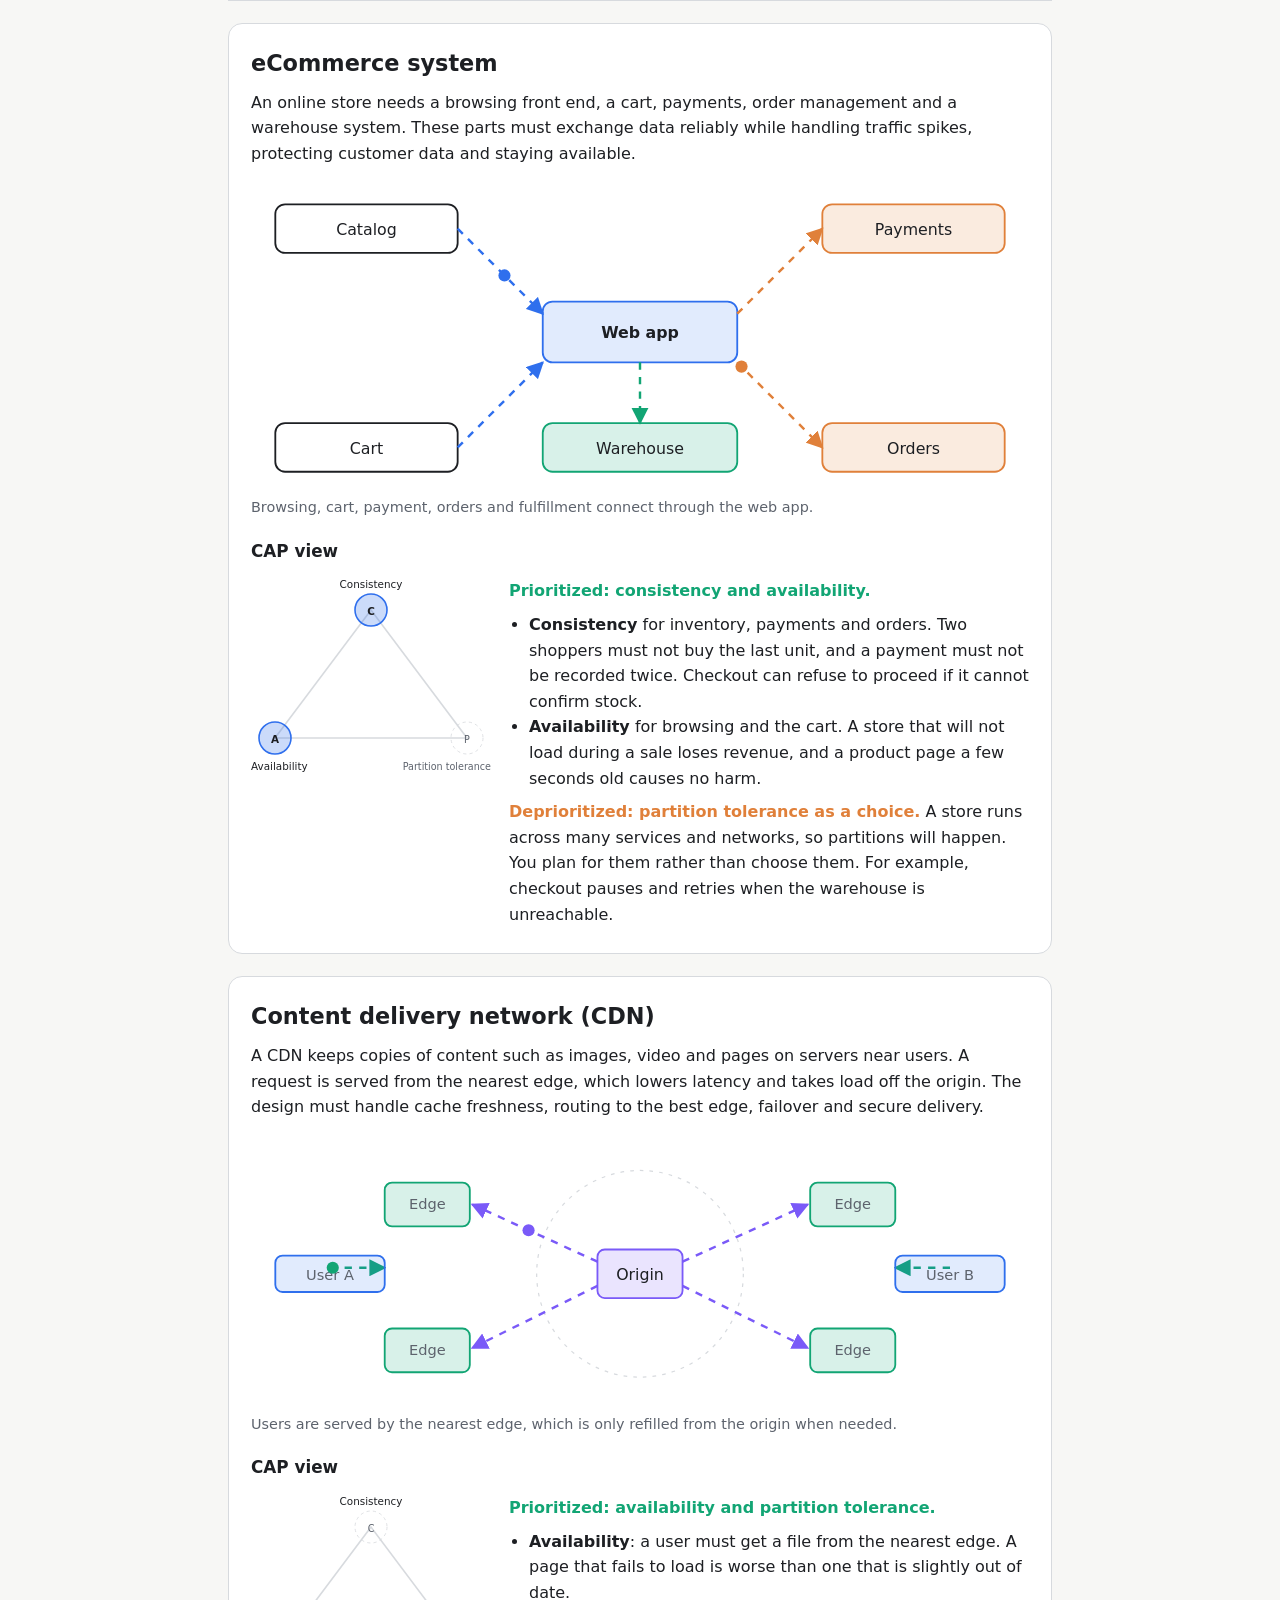
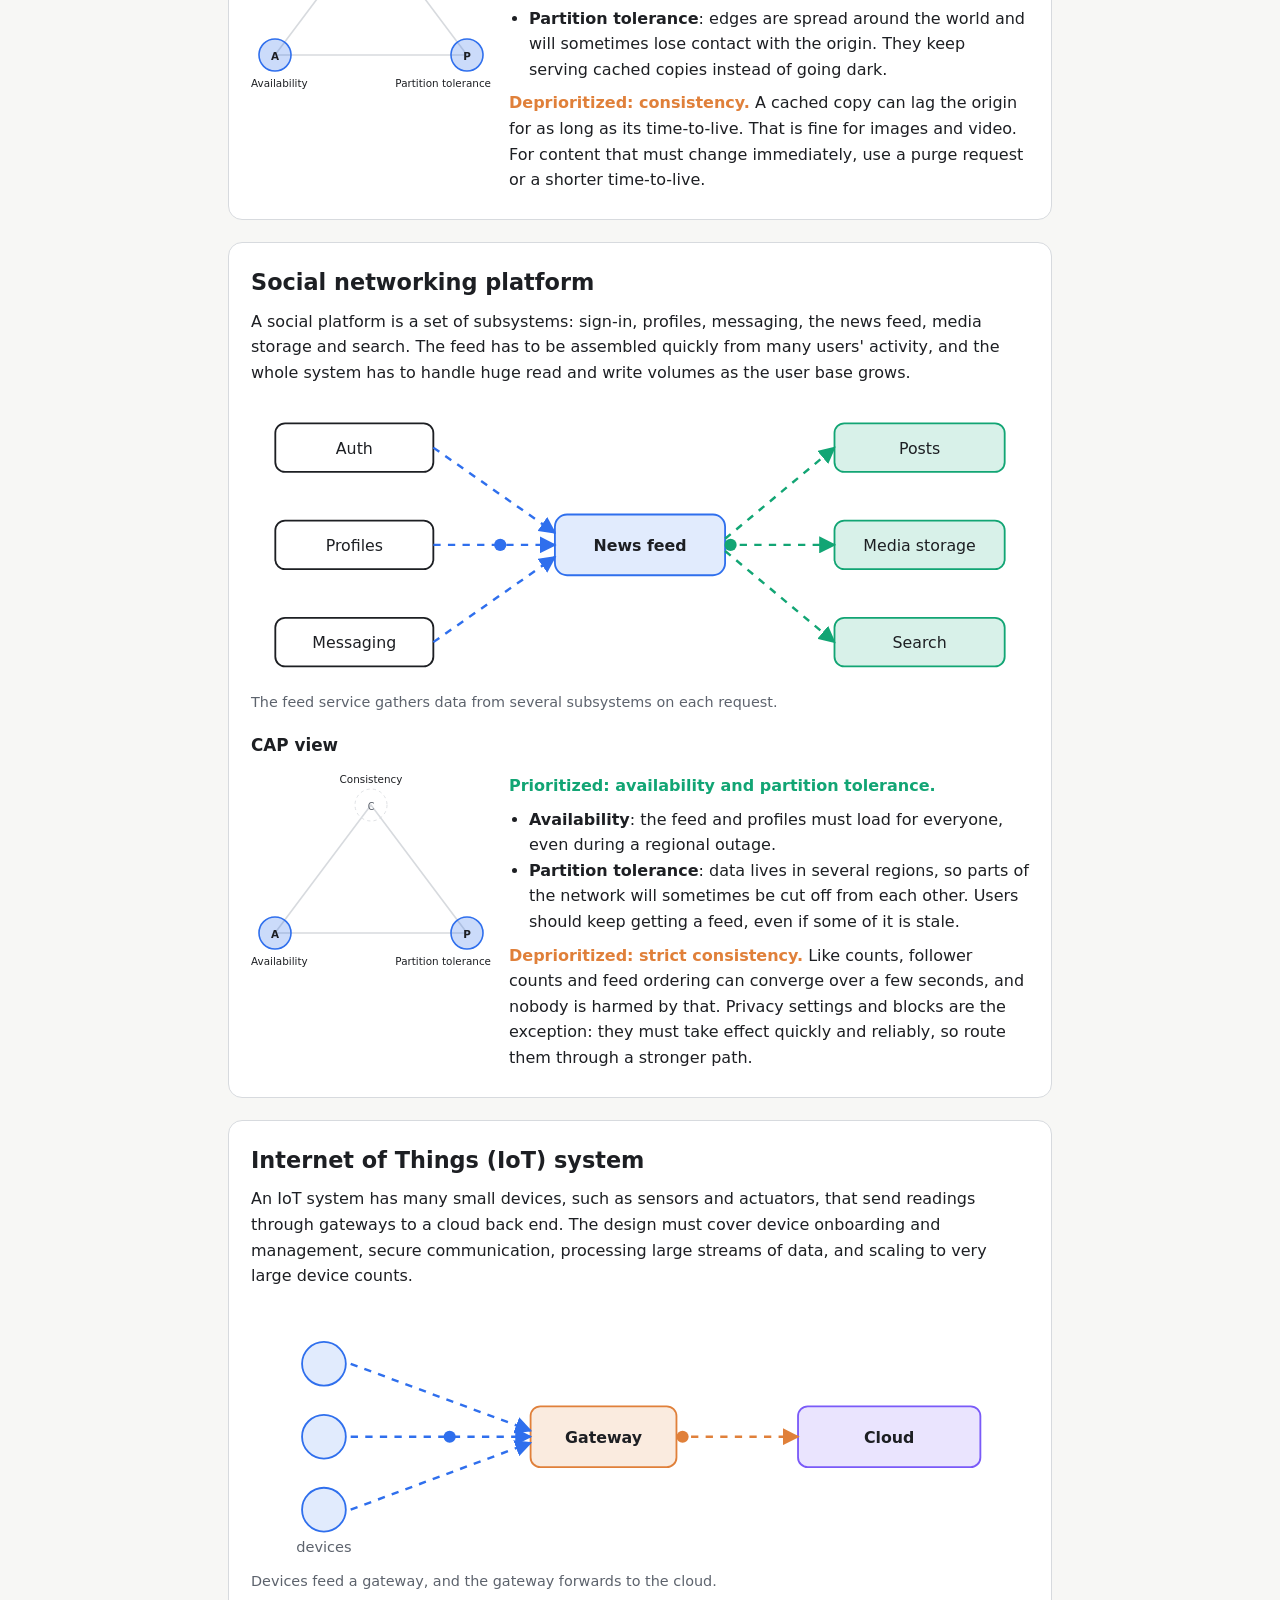
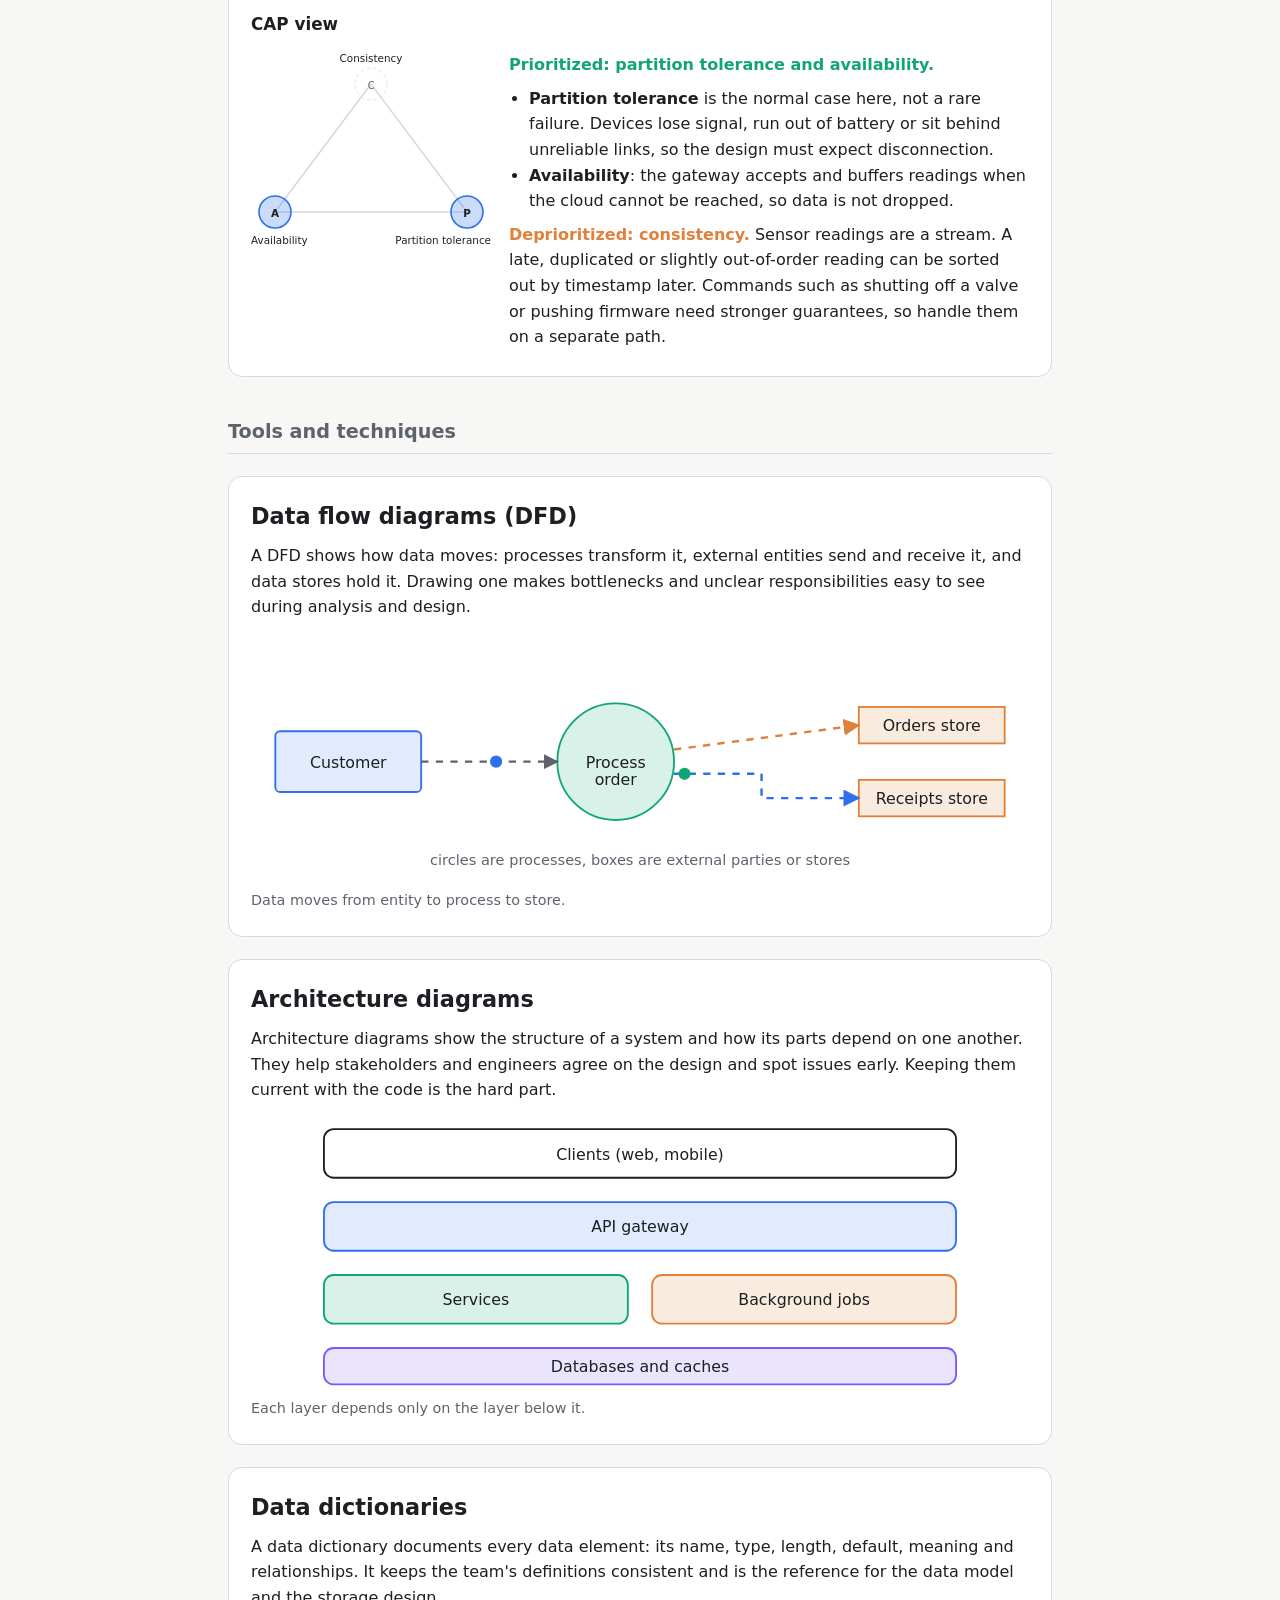
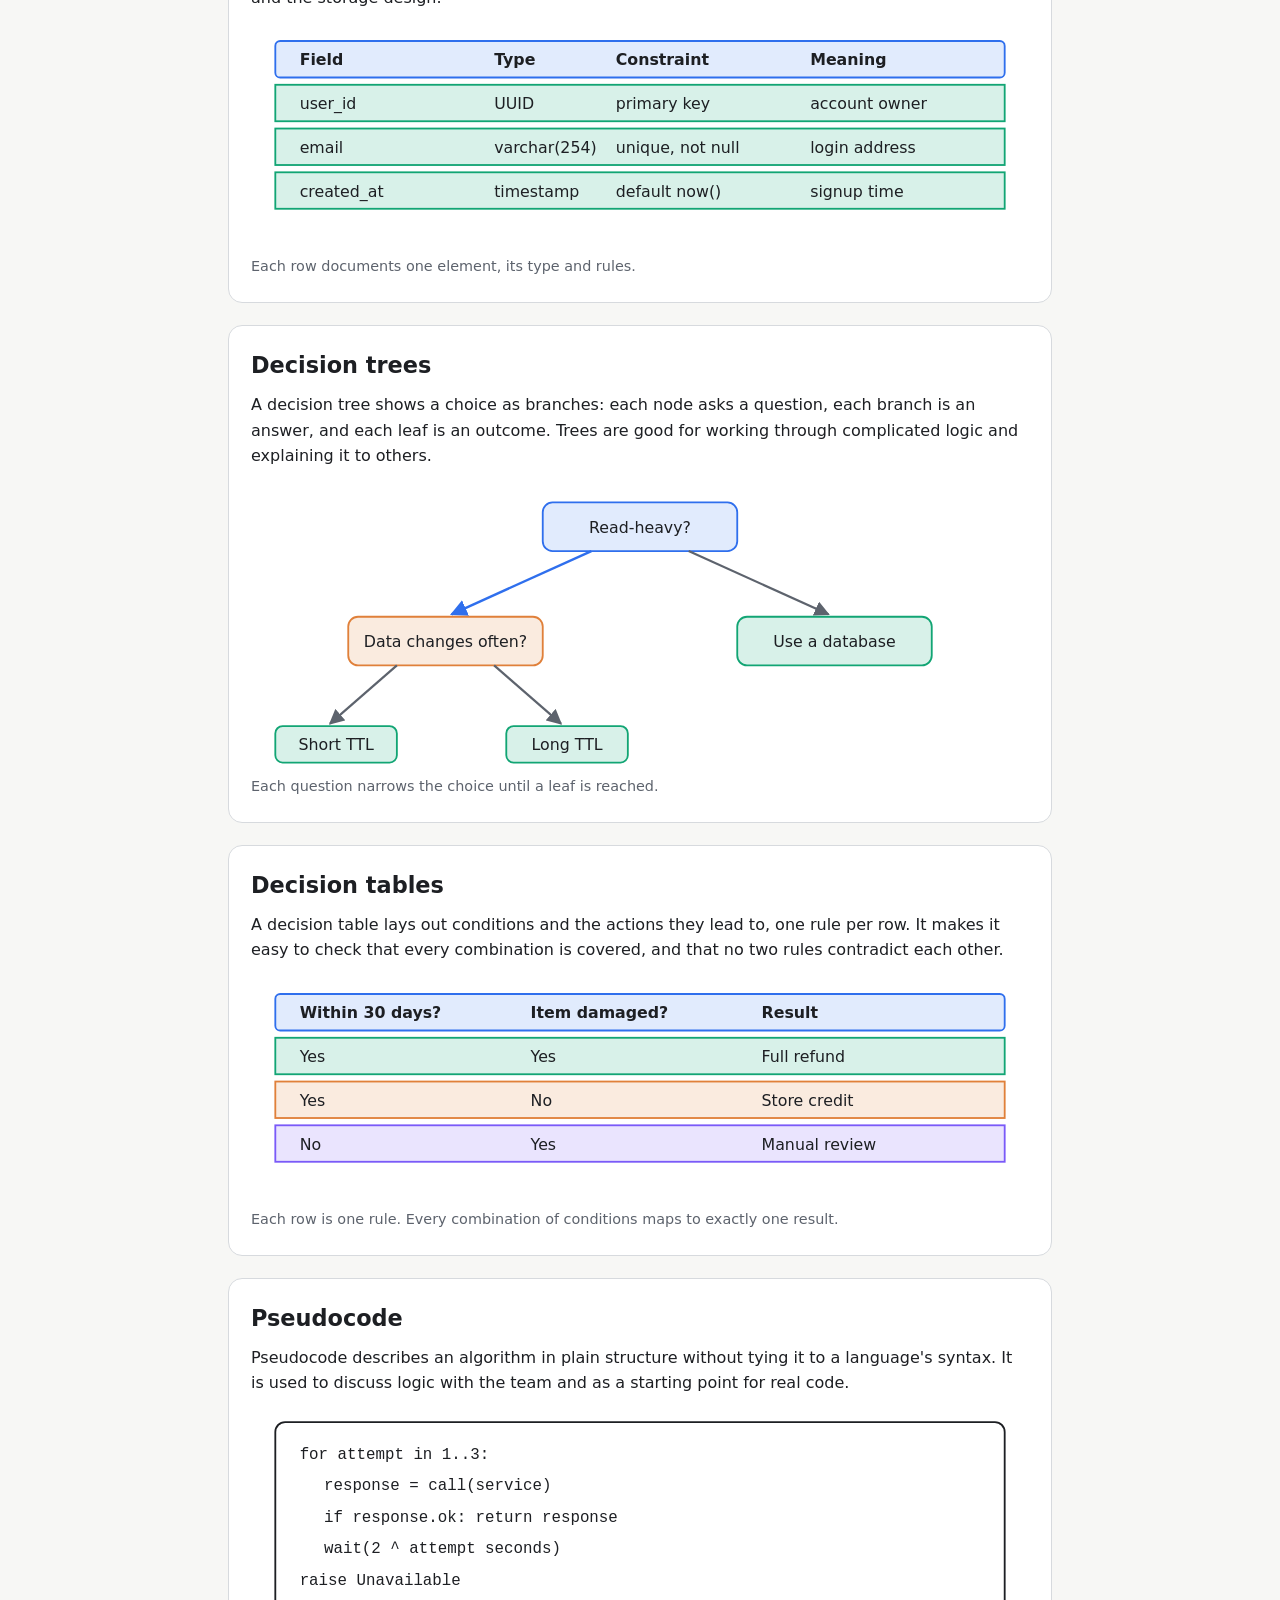
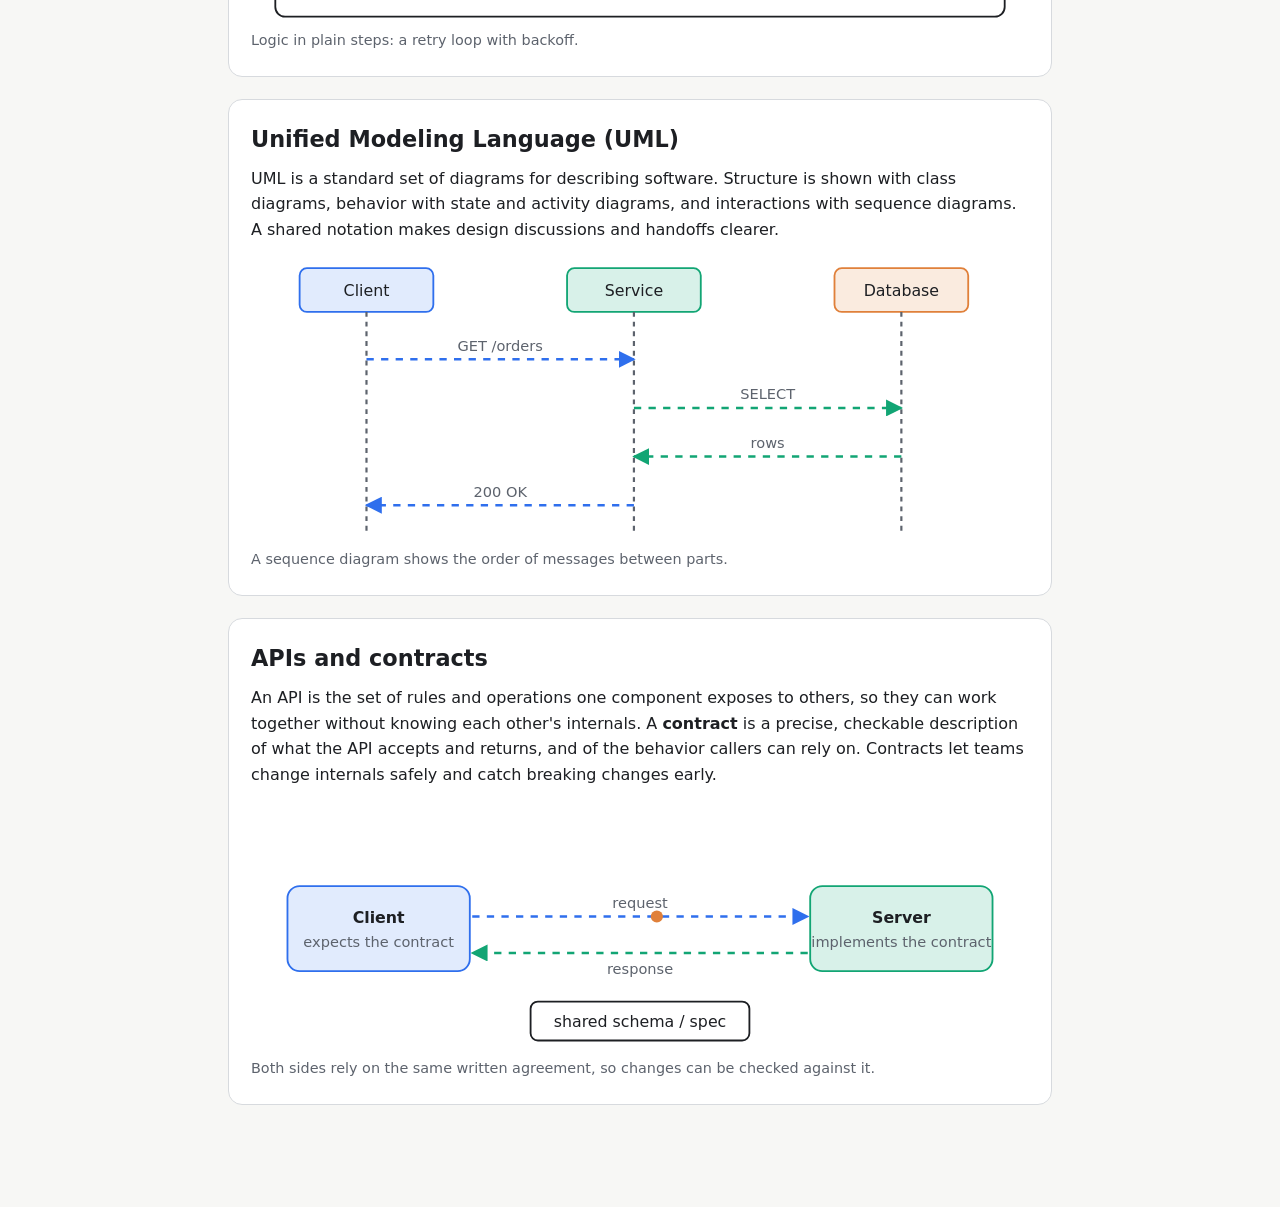
==== commit 20cab851: "added new pages" ====
--- a/system-design-guide.html
+++ b/system-design-guide.html
@@ -1,828 +1,2529 @@
 <!doctype html>
 <html lang="en">
-<head>
-<meta charset="utf-8">
-<meta name="viewport" content="width=device-width, initial-scale=1">
-<title>System Design: A Visual Guide</title>
-<link rel="stylesheet" href="styles.css">
-<style>
-  nav.toc {
-    background: var(--card); border: 1px solid var(--line); border-radius: 12px;
-    padding: 16px 20px; margin: 24px 0 8px;
-  }
-  nav.toc h2 { font-size: 1rem; margin: 0 0 8px; }
-  nav.toc ol { margin: 0; padding-left: 20px; columns: 2; }
-  nav.toc a { color: var(--accent); text-decoration: none; }
-  nav.toc a:hover { text-decoration: underline; }
-  @media (max-width: 600px) { nav.toc ol { columns: 1; } }
-  .group { margin: 40px 0 0; font-size: 1.2rem; color: var(--muted); border-bottom: 1px solid var(--line); padding-bottom: 6px; }
-  section.topic {
-    background: var(--card); border: 1px solid var(--line); border-radius: 14px;
-    padding: 22px 22px 18px; margin: 22px 0;
-  }
-  section.topic h2 { margin: 0 0 4px; font-size: 1.4rem; }
-  section.topic p { margin: 8px 0; }
-  section.topic ul { padding-left: 20px; margin: 8px 0; }
-  figure { margin: 14px 0 6px; }
-  figure svg { width: 100%; height: auto; display: block; overflow: visible; }
-  figcaption { color: var(--muted); font-size: 0.9rem; }
-
-  .cap-title { margin: 18px 0 8px; font-size: 1.05rem; }
-  .cap-row { display: flex; gap: 18px; align-items: flex-start; flex-wrap: wrap; }
-  .cap-row svg { width: 240px; flex: 0 0 240px; height: auto; }
-  .cap-text { flex: 1 1 320px; }
-  .cap-text ul { margin-top: 4px; }
-  .cap-text .pick { color: var(--accent-2); font-weight: 600; }
-  .cap-text .skip { color: var(--warn); font-weight: 600; }
-
-  /* SVG text and shapes use theme variables */
-  .t { fill: var(--ink); font: 13px system-ui, sans-serif; }
-  .tm { fill: var(--muted); font: 12px system-ui, sans-serif; }
-  .tb { fill: var(--ink); font: 600 13px system-ui, sans-serif; }
-  .box { fill: var(--card); stroke: var(--ink); stroke-width: 1.5; }
-  .box-a { fill: var(--accent); fill-opacity: .14; stroke: var(--accent); stroke-width: 1.5; }
-  .box-g { fill: var(--accent-2); fill-opacity: .16; stroke: var(--accent-2); stroke-width: 1.5; }
-  .box-w { fill: var(--warn); fill-opacity: .16; stroke: var(--warn); stroke-width: 1.5; }
-  .box-v { fill: var(--violet); fill-opacity: .16; stroke: var(--violet); stroke-width: 1.5; }
-  .ln { stroke: var(--muted); stroke-width: 1.8; fill: none; }
-  .ln-a { stroke: var(--accent); stroke-width: 2; fill: none; }
-  .ln-g { stroke: var(--accent-2); stroke-width: 2; fill: none; }
-  .ln-w { stroke: var(--warn); stroke-width: 2; fill: none; }
-  .ln-v { stroke: var(--violet); stroke-width: 2; fill: none; }
-  .flow { stroke-dasharray: 6 6; animation: dash 1.2s linear infinite; }
-  .blink { animation: blink 2.4s ease-in-out infinite; }
-  .blink2 { animation: blink 2.4s ease-in-out 1.2s infinite; }
-  .grow { transform-box: fill-box; transform-origin: center bottom; animation: grow 4s ease-in-out infinite; }
-  .fadein { animation: fadein 4s ease-in-out infinite; }
-  .fadein2 { animation: fadein 4s ease-in-out 2s infinite; }
-  .step1 { animation: step 6s infinite 0s; }
-  .step2 { animation: step 6s infinite 2s; }
-  .step3 { animation: step 6s infinite 4s; }
-
-  @keyframes dash { to { stroke-dashoffset: -24; } }
-  @keyframes blink { 0%, 100% { opacity: .25; } 50% { opacity: 1; } }
-  @keyframes fadein { 0% { opacity: 0; } 30% { opacity: 1; } 70% { opacity: 1; } 100% { opacity: 0; } }
-  @keyframes grow { 0%, 100% { transform: scaleY(.6); } 50% { transform: scaleY(1); } }
-  @keyframes step { 0% { opacity: 0; } 5%, 30% { opacity: 1; } 35%, 100% { opacity: .25; } }
-
-  @media (prefers-reduced-motion: reduce) {
-    *, *::before, *::after { animation: none !important; }
-    animateMotion { display: none; }
-  }
-</style>
-</head>
-<body>
-
-<!-- Shared arrowhead definitions for every diagram -->
-<svg width="0" height="0" style="position:absolute" aria-hidden="true">
-  <defs>
-    <marker id="m-m" viewBox="0 0 10 10" refX="9" refY="5" markerWidth="7" markerHeight="7" orient="auto"><path d="M0,0 L10,5 L0,10 z" style="fill:var(--muted)"/></marker>
-    <marker id="m-a" viewBox="0 0 10 10" refX="9" refY="5" markerWidth="7" markerHeight="7" orient="auto"><path d="M0,0 L10,5 L0,10 z" style="fill:var(--accent)"/></marker>
-    <marker id="m-g" viewBox="0 0 10 10" refX="9" refY="5" markerWidth="7" markerHeight="7" orient="auto"><path d="M0,0 L10,5 L0,10 z" style="fill:var(--accent-2)"/></marker>
-    <marker id="m-w" viewBox="0 0 10 10" refX="9" refY="5" markerWidth="7" markerHeight="7" orient="auto"><path d="M0,0 L10,5 L0,10 z" style="fill:var(--warn)"/></marker>
-    <marker id="m-v" viewBox="0 0 10 10" refX="9" refY="5" markerWidth="7" markerHeight="7" orient="auto"><path d="M0,0 L10,5 L0,10 z" style="fill:var(--violet)"/></marker>
-  </defs>
-</svg>
-
-<main>
-
-<header>
-  <div class="part">Visual guide</div>
-  <h1>System Design: Patterns, Examples and Techniques</h1>
-  <p>Each concept has a small animated diagram. Arrows show direction only where data or requests move. The text is my own summary of the topics in the original article.</p>
-</header>
-
-<nav class="toc">
-  <h2>Contents</h2>
-  <ol>
-    <li><a href="#what">What is system design?</a></li>
-    <li><a href="#scaling">Horizontal and vertical scaling</a></li>
-    <li><a href="#redundancy">Redundancy and replication</a></li>
-    <li><a href="#microservices">Microservices</a></li>
-    <li><a href="#cap">CAP theorem</a></li>
-    <li><a href="#proxy">Proxy servers</a></li>
-    <li><a href="#queues">Message queues</a></li>
-    <li><a href="#filesystems">File systems</a></li>
-    <li><a href="#2pc">Two-phase commit</a></li>
-    <li><a href="#rlbs">Replicated load-balanced services</a></li>
-    <li><a href="#cqrs">CQRS</a></li>
-    <li><a href="#saga">Saga</a></li>
-    <li><a href="#sharding">Sharded services</a></li>
-    <li><a href="#ecommerce">eCommerce system</a></li>
-    <li><a href="#cdn">Content delivery network</a></li>
-    <li><a href="#social">Social networking platform</a></li>
-    <li><a href="#iot">IoT system</a></li>
-    <li><a href="#dfd">Data flow diagrams</a></li>
-    <li><a href="#archdiagram">Architecture diagrams</a></li>
-    <li><a href="#datadict">Data dictionaries</a></li>
-    <li><a href="#dtree">Decision trees</a></li>
-    <li><a href="#dtable">Decision tables</a></li>
-    <li><a href="#pseudo">Pseudocode</a></li>
-    <li><a href="#uml">UML</a></li>
-    <li><a href="#apis">APIs and contracts</a></li>
-  </ol>
-</nav>
-
-<!-- ============ FOUNDATIONS ============ -->
-<h2 class="group">Foundations</h2>
-
-<section class="topic" id="what">
-  <h2>What is system design?</h2>
-  <p>System design means deciding how a system is built before it is built: its parts, the boundaries between them, how they talk to each other, and how it meets its requirements for speed, reliability and cost. The output is a blueprint that shows the flow of work through the system.</p>
-  <figure>
-    <svg viewBox="0 0 640 200" role="img" aria-label="Requirements turn into a blueprint of connected components">
-      <rect class="box-a" x="20" y="70" width="150" height="60" rx="10"/>
-      <text class="tb" x="95" y="96" text-anchor="middle">Requirements</text>
-      <text class="tm" x="95" y="114" text-anchor="middle">goals, limits, users</text>
-      <path class="ln-a flow" marker-end="url(#m-a)" d="M170 100 L250 100"/>
-      <rect class="box" x="250" y="30" width="140" height="50" rx="8"/>
-      <rect class="box" x="250" y="120" width="140" height="50" rx="8"/>
-      <rect class="box" x="460" y="75" width="150" height="50" rx="8"/>
-      <text class="t" x="320" y="60" text-anchor="middle">Web tier</text>
-      <text class="t" x="320" y="150" text-anchor="middle">Data tier</text>
-      <text class="t" x="535" y="105" text-anchor="middle">Users</text>
-      <path class="ln" d="M320 80 L320 120"/>
-      <path class="ln flow" marker-end="url(#m-m)" d="M390 55 L460 90"/>
-      <circle r="5" fill="var(--accent-2)"><animateMotion dur="2.6s" repeatCount="indefinite" path="M170 100 L250 100"/></circle>
+  <head>
+    <meta charset="utf-8" />
+    <meta name="viewport" content="width=device-width, initial-scale=1" />
+    <title>System Design: A Visual Guide</title>
+    <link rel="stylesheet" href="styles.css" />
+    <style>
+      nav.toc {
+        background: var(--card);
+        border: 1px solid var(--line);
+        border-radius: 12px;
+        padding: 16px 20px;
+        margin: 24px 0 8px;
+      }
+      nav.toc h2 {
+        font-size: 1rem;
+        margin: 0 0 8px;
+      }
+      nav.toc ol {
+        margin: 0;
+        padding-left: 20px;
+        columns: 2;
+      }
+      nav.toc a {
+        color: var(--accent);
+        text-decoration: none;
+      }
+      nav.toc a:hover {
+        text-decoration: underline;
+      }
+      @media (max-width: 600px) {
+        nav.toc ol {
+          columns: 1;
+        }
+      }
+      .group {
+        margin: 40px 0 0;
+        font-size: 1.2rem;
+        color: var(--muted);
+        border-bottom: 1px solid var(--line);
+        padding-bottom: 6px;
+      }
+      section.topic {
+        background: var(--card);
+        border: 1px solid var(--line);
+        border-radius: 14px;
+        padding: 22px 22px 18px;
+        margin: 22px 0;
+      }
+      section.topic h2 {
+        margin: 0 0 4px;
+        font-size: 1.4rem;
+      }
+      section.topic p {
+        margin: 8px 0;
+      }
+      section.topic ul {
+        padding-left: 20px;
+        margin: 8px 0;
+      }
+      figure {
+        margin: 14px 0 6px;
+      }
+      figure svg {
+        width: 100%;
+        height: auto;
+        display: block;
+        overflow: visible;
+      }
+      figcaption {
+        color: var(--muted);
+        font-size: 0.9rem;
+      }
+
+      .cap-title {
+        margin: 18px 0 8px;
+        font-size: 1.05rem;
+      }
+      .cap-row {
+        display: flex;
+        gap: 18px;
+        align-items: flex-start;
+        flex-wrap: wrap;
+      }
+      .cap-row svg {
+        width: 240px;
+        flex: 0 0 240px;
+        height: auto;
+      }
+      .cap-text {
+        flex: 1 1 320px;
+      }
+      .cap-text ul {
+        margin-top: 4px;
+      }
+      .cap-text .pick {
+        color: var(--accent-2);
+        font-weight: 600;
+      }
+      .cap-text .skip {
+        color: var(--warn);
+        font-weight: 600;
+      }
+
+      /* SVG text and shapes use theme variables */
+      .t {
+        fill: var(--ink);
+        font:
+          13px system-ui,
+          sans-serif;
+      }
+      .tm {
+        fill: var(--muted);
+        font:
+          12px system-ui,
+          sans-serif;
+      }
+      .tb {
+        fill: var(--ink);
+        font:
+          600 13px system-ui,
+          sans-serif;
+      }
+      .box {
+        fill: var(--card);
+        stroke: var(--ink);
+        stroke-width: 1.5;
+      }
+      .box-a {
+        fill: var(--accent);
+        fill-opacity: 0.14;
+        stroke: var(--accent);
+        stroke-width: 1.5;
+      }
+      .box-g {
+        fill: var(--accent-2);
+        fill-opacity: 0.16;
+        stroke: var(--accent-2);
+        stroke-width: 1.5;
+      }
+      .box-w {
+        fill: var(--warn);
+        fill-opacity: 0.16;
+        stroke: var(--warn);
+        stroke-width: 1.5;
+      }
+      .box-v {
+        fill: var(--violet);
+        fill-opacity: 0.16;
+        stroke: var(--violet);
+        stroke-width: 1.5;
+      }
+      .ln {
+        stroke: var(--muted);
+        stroke-width: 1.8;
+        fill: none;
+      }
+      .ln-a {
+        stroke: var(--accent);
+        stroke-width: 2;
+        fill: none;
+      }
+      .ln-g {
+        stroke: var(--accent-2);
+        stroke-width: 2;
+        fill: none;
+      }
+      .ln-w {
+        stroke: var(--warn);
+        stroke-width: 2;
+        fill: none;
+      }
+      .ln-v {
+        stroke: var(--violet);
+        stroke-width: 2;
+        fill: none;
+      }
+      .flow {
+        stroke-dasharray: 6 6;
+        animation: dash 1.2s linear infinite;
+      }
+      .blink {
+        animation: blink 2.4s ease-in-out infinite;
+      }
+      .blink2 {
+        animation: blink 2.4s ease-in-out 1.2s infinite;
+      }
+      .grow {
+        transform-box: fill-box;
+        transform-origin: center bottom;
+        animation: grow 4s ease-in-out infinite;
+      }
+      .fadein {
+        animation: fadein 4s ease-in-out infinite;
+      }
+      .fadein2 {
+        animation: fadein 4s ease-in-out 2s infinite;
+      }
+      .step1 {
+        animation: step 6s infinite 0s;
+      }
+      .step2 {
+        animation: step 6s infinite 2s;
+      }
+      .step3 {
+        animation: step 6s infinite 4s;
+      }
+
+      @keyframes dash {
+        to {
+          stroke-dashoffset: -24;
+        }
+      }
+      @keyframes blink {
+        0%,
+        100% {
+          opacity: 0.25;
+        }
+        50% {
+          opacity: 1;
+        }
+      }
+      @keyframes fadein {
+        0% {
+          opacity: 0;
+        }
+        30% {
+          opacity: 1;
+        }
+        70% {
+          opacity: 1;
+        }
+        100% {
+          opacity: 0;
+        }
+      }
+      @keyframes grow {
+        0%,
+        100% {
+          transform: scaleY(0.6);
+        }
+        50% {
+          transform: scaleY(1);
+        }
+      }
+      @keyframes step {
+        0% {
+          opacity: 0;
+        }
+        5%,
+        30% {
+          opacity: 1;
+        }
+        35%,
+        100% {
+          opacity: 0.25;
+        }
+      }
+
+      @media (prefers-reduced-motion: reduce) {
+        *,
+        *::before,
+        *::after {
+          animation: none !important;
+        }
+        animateMotion {
+          display: none;
+        }
+      }
+    </style>
+  </head>
+  <body>
+    <!-- Shared arrowhead definitions for every diagram -->
+    <svg width="0" height="0" style="position: absolute" aria-hidden="true">
+      <defs>
+        <marker
+          id="m-m"
+          viewBox="0 0 10 10"
+          refX="9"
+          refY="5"
+          markerWidth="7"
+          markerHeight="7"
+          orient="auto"
+        >
+          <path d="M0,0 L10,5 L0,10 z" style="fill: var(--muted)" />
+        </marker>
+        <marker
+          id="m-a"
+          viewBox="0 0 10 10"
+          refX="9"
+          refY="5"
+          markerWidth="7"
+          markerHeight="7"
+          orient="auto"
+        >
+          <path d="M0,0 L10,5 L0,10 z" style="fill: var(--accent)" />
+        </marker>
+        <marker
+          id="m-g"
+          viewBox="0 0 10 10"
+          refX="9"
+          refY="5"
+          markerWidth="7"
+          markerHeight="7"
+          orient="auto"
+        >
+          <path d="M0,0 L10,5 L0,10 z" style="fill: var(--accent-2)" />
+        </marker>
+        <marker
+          id="m-w"
+          viewBox="0 0 10 10"
+          refX="9"
+          refY="5"
+          markerWidth="7"
+          markerHeight="7"
+          orient="auto"
+        >
+          <path d="M0,0 L10,5 L0,10 z" style="fill: var(--warn)" />
+        </marker>
+        <marker
+          id="m-v"
+          viewBox="0 0 10 10"
+          refX="9"
+          refY="5"
+          markerWidth="7"
+          markerHeight="7"
+          orient="auto"
+        >
+          <path d="M0,0 L10,5 L0,10 z" style="fill: var(--violet)" />
+        </marker>
+      </defs>
     </svg>
-    <figcaption>Requirements produce a blueprint of components and the paths between them.</figcaption>
-  </figure>
-</section>
-
-<!-- ============ CONCEPTS ============ -->
-<h2 class="group">System design concepts</h2>
-
-<section class="topic" id="scaling">
-  <h2>Horizontal and vertical scaling</h2>
-  <p><strong>Vertical scaling</strong> makes one machine stronger by adding CPU, memory or storage. It is simple, but a single machine has a ceiling and upgrades can mean downtime.</p>
-  <p><strong>Horizontal scaling</strong> adds more machines and spreads the load across them. It is the usual approach in cloud systems, and it is typically combined with load balancing or sharding.</p>
-  <figure>
-    <svg viewBox="0 0 640 220" role="img" aria-label="One server growing taller versus many servers being added">
-      <text class="tb" x="150" y="28" text-anchor="middle">Vertical</text>
-      <rect class="box-a grow" x="110" y="60" width="80" height="130" rx="6"/>
-      <text class="tm" x="150" y="210" text-anchor="middle">bigger machine</text>
-      <text class="tb" x="470" y="28" text-anchor="middle">Horizontal</text>
-      <rect class="box-g fadein" x="380" y="70" width="60" height="50" rx="5"/>
-      <rect class="box-g fadein2" x="450" y="70" width="60" height="50" rx="5"/>
-      <rect class="box-g fadein" x="380" y="130" width="60" height="50" rx="5"/>
-      <rect class="box-g fadein2" x="450" y="130" width="60" height="50" rx="5"/>
-      <text class="tm" x="470" y="210" text-anchor="middle">more machines</text>
-    </svg>
-    <figcaption>Vertical scaling grows one node. Horizontal scaling adds nodes.</figcaption>
-  </figure>
-</section>
-
-<section class="topic" id="redundancy">
-  <h2>Redundancy and replication</h2>
-  <p><strong>Redundancy</strong> means keeping a spare of an important component so the system survives a failure. <strong>Replication</strong> means keeping several synchronized copies of data on different nodes. Both support availability, fault tolerance and durability when hardware fails or the network splits.</p>
-  <figure>
-    <svg viewBox="0 0 640 200" role="img" aria-label="A primary node copies its data to two replicas">
-      <rect class="box-a" x="60" y="70" width="140" height="60" rx="8"/>
-      <text class="tb" x="130" y="106" text-anchor="middle">Primary</text>
-      <rect class="box" x="300" y="20" width="140" height="50" rx="8"/>
-      <text class="t" x="370" y="50" text-anchor="middle">Replica A</text>
-      <rect class="box" x="300" y="130" width="140" height="50" rx="8"/>
-      <text class="t" x="370" y="160" text-anchor="middle">Replica B</text>
-      <path class="ln-g flow" marker-end="url(#m-g)" d="M200 90 L300 45"/>
-      <path class="ln-g flow" marker-end="url(#m-g)" d="M200 110 L300 155"/>
-      <circle r="5" fill="var(--accent-2)"><animateMotion dur="2.6s" repeatCount="indefinite" path="M200 90 L300 45"/></circle>
-      <circle r="5" fill="var(--accent-2)"><animateMotion dur="2.6s" begin="1.3s" repeatCount="indefinite" path="M200 110 L300 155"/></circle>
-      <text class="tm" x="470" y="105">If the primary fails,</text>
-      <text class="tm" x="470" y="122">a replica takes over.</text>
-    </svg>
-    <figcaption>Data flows from the primary to its replicas so one failure does not lose it.</figcaption>
-  </figure>
-</section>
-
-<section class="topic" id="microservices">
-  <h2>Microservices architecture</h2>
-  <p>A microservices system splits one large application into small services. Each service owns one business capability, has its own data, and talks to others through APIs. Teams can build, deploy and scale each service on its own, at the cost of more operational work.</p>
-  <figure>
-    <svg viewBox="0 0 640 220" role="img" aria-label="A monolith splits into independent services">
-      <rect class="box" x="30" y="60" width="170" height="110" rx="10"/>
-      <text class="tb" x="115" y="88" text-anchor="middle">Monolith</text>
-      <text class="tm" x="115" y="110" text-anchor="middle">one codebase,</text>
-      <text class="tm" x="115" y="126" text-anchor="middle">one deploy</text>
-      <path class="ln-a flow" marker-end="url(#m-a)" d="M200 115 L285 115"/>
-      <rect class="box-a blink" x="290" y="20" width="110" height="52" rx="8"/>
-      <rect class="box-g blink2" x="290" y="84" width="110" height="52" rx="8"/>
-      <rect class="box-w blink" x="290" y="148" width="110" height="52" rx="8"/>
-      <text class="t" x="345" y="50" text-anchor="middle">Orders</text>
-      <text class="t" x="345" y="114" text-anchor="middle">Payments</text>
-      <text class="t" x="345" y="178" text-anchor="middle">Catalog</text>
-      <path class="ln" d="M400 46 L470 100"/>
-      <path class="ln" d="M400 110 L470 110"/>
-      <path class="ln" d="M400 174 L470 120"/>
-      <rect class="box-v" x="470" y="90" width="150" height="40" rx="8"/>
-      <text class="t" x="545" y="115" text-anchor="middle">API gateway</text>
-    </svg>
-    <figcaption>Each service is small, owns its data, and is deployed on its own.</figcaption>
-  </figure>
-</section>
-
-<section class="topic" id="cap">
-  <h2>CAP theorem</h2>
-  <p>Also called Brewer's theorem, CAP says a distributed system cannot guarantee all three of these at once during a network partition:</p>
-  <ul>
-    <li><strong>Consistency</strong>: every node returns the same, latest data.</li>
-    <li><strong>Availability</strong>: every request gets a response.</li>
-    <li><strong>Partition tolerance</strong>: the system keeps working when messages between nodes are lost.</li>
-  </ul>
-  <p>Since partitions happen in real networks, the practical choice is between consistency and availability when a partition occurs.</p>
-  <figure>
-    <svg viewBox="0 0 640 240" role="img" aria-label="Triangle showing consistency, availability and partition tolerance">
-      <polygon points="320,40 130,200 510,200" fill="none" stroke="var(--line)" stroke-width="2"/>
-      <circle class="blink" cx="320" cy="40" r="22" fill="var(--accent)" fill-opacity=".2" stroke="var(--accent)"/>
-      <circle class="blink2" cx="130" cy="200" r="22" fill="var(--accent-2)" fill-opacity=".2" stroke="var(--accent-2)"/>
-      <circle class="blink" cx="510" cy="200" r="22" fill="var(--warn)" fill-opacity=".2" stroke="var(--warn)"/>
-      <text class="tb" x="320" y="45" text-anchor="middle">C</text>
-      <text class="tb" x="130" y="205" text-anchor="middle">A</text>
-      <text class="tb" x="510" y="205" text-anchor="middle">P</text>
-      <text class="t" x="320" y="22" text-anchor="middle">Consistency</text>
-      <text class="t" x="70" y="234" text-anchor="middle">Availability</text>
-      <text class="t" x="570" y="234" text-anchor="middle">Partition tolerance</text>
-      <text class="tm" x="320" y="130" text-anchor="middle">pick two during a partition</text>
-    </svg>
-    <figcaption>During a network partition, you trade consistency against availability.</figcaption>
-  </figure>
-</section>
-
-<section class="topic" id="proxy">
-  <h2>Proxy servers</h2>
-  <p>A proxy sits between clients and servers and forwards requests. Because every request passes through it, it can balance load, cache responses, filter malicious traffic and hide the backend's details.</p>
-  <figure>
-    <svg viewBox="0 0 640 200" role="img" aria-label="Client request passes through a proxy to a backend server">
-      <rect class="box" x="20" y="70" width="120" height="60" rx="8"/>
-      <text class="t" x="80" y="106" text-anchor="middle">Client</text>
-      <rect class="box-w" x="250" y="70" width="140" height="60" rx="8"/>
-      <text class="tb" x="320" y="98" text-anchor="middle">Proxy</text>
-      <text class="tm" x="320" y="116" text-anchor="middle">cache · filter · route</text>
-      <rect class="box" x="480" y="70" width="140" height="60" rx="8"/>
-      <text class="t" x="550" y="106" text-anchor="middle">Backend</text>
-      <path class="ln-w flow" marker-end="url(#m-w)" d="M140 100 L250 100"/>
-      <path class="ln-w flow" marker-end="url(#m-w)" d="M390 100 L480 100"/>
-      <path class="ln flow" marker-end="url(#m-m)" d="M480 150 L390 150"/>
-      <path class="ln flow" marker-end="url(#m-m)" d="M250 150 L140 150"/>
-      <circle r="5" fill="var(--warn)"><animateMotion dur="2.6s" repeatCount="indefinite" path="M140 100 L250 100"/></circle>
-      <circle r="5" fill="var(--warn)"><animateMotion dur="2.6s" begin="1.3s" repeatCount="indefinite" path="M390 100 L480 100"/></circle>
-      <text class="tm" x="320" y="180" text-anchor="middle">responses travel back along the lower path</text>
-    </svg>
-    <figcaption>The proxy is the single entry point that forwards, caches or blocks.</figcaption>
-  </figure>
-</section>
-
-<section class="topic" id="queues">
-  <h2>Message queues</h2>
-  <p>A message queue lets one component send work to another without waiting for it. The producer writes messages into the queue, and the consumer reads them when it is ready. This decouples the two parts, smooths out spikes in load and helps the system survive a consumer that is temporarily down.</p>
-  <figure>
-    <svg viewBox="0 0 640 200" role="img" aria-label="Producer sends messages into a queue; consumer reads them at its own pace">
-      <rect class="box-a" x="20" y="70" width="120" height="60" rx="8"/>
-      <text class="t" x="80" y="106" text-anchor="middle">Producer</text>
-      <rect class="box" x="230" y="60" width="180" height="80" rx="6" stroke-dasharray="4 4"/>
-      <text class="tm" x="320" y="54" text-anchor="middle">queue</text>
-      <path class="ln-a flow" marker-end="url(#m-a)" d="M140 100 L230 100"/>
-      <path class="ln-v flow" marker-end="url(#m-v)" d="M410 100 L500 100"/>
-      <rect class="box-g" x="500" y="70" width="120" height="60" rx="8"/>
-      <text class="t" x="560" y="106" text-anchor="middle">Consumer</text>
-      <circle r="8" fill="var(--accent)"><animateMotion dur="2.6s" repeatCount="indefinite" path="M140 100 L230 100"/></circle>
-      <circle r="8" fill="var(--violet)"><animateMotion dur="2.6s" begin="1.3s" repeatCount="indefinite" path="M410 100 L500 100"/></circle>
-      <text class="tm" x="320" y="170" text-anchor="middle">producer does not wait for the consumer</text>
-    </svg>
-    <figcaption>Messages wait in the queue, so the two sides scale and fail independently.</figcaption>
-  </figure>
-</section>
-
-<section class="topic" id="filesystems">
-  <h2>File systems</h2>
-  <p>A file system organizes data on storage media into files and directories, enforces access rules and keeps the data intact. A <strong>local</strong> file system lives on one device. A <strong>distributed</strong> file system spreads files across many machines, which adds capacity and fault tolerance but makes consistency and performance harder.</p>
-  <figure>
-    <svg viewBox="0 0 640 200" role="img" aria-label="A folder tree on one device versus files spread across several machines">
-      <text class="tb" x="110" y="26" text-anchor="middle">Local</text>
-      <rect class="box-a" x="50" y="40" width="120" height="30" rx="6"/>
-      <text class="t" x="110" y="60" text-anchor="middle">/data</text>
-      <path class="ln" d="M70 70 L70 160 M70 100 L95 100 M70 130 L95 130 M70 160 L95 160"/>
-      <rect class="box" x="95" y="86" width="80" height="26" rx="4"/>
-      <rect class="box" x="95" y="116" width="80" height="26" rx="4"/>
-      <rect class="box" x="95" y="146" width="80" height="26" rx="4"/>
-      <text class="tb" x="470" y="26" text-anchor="middle">Distributed</text>
-      <rect class="box-g blink" x="380" y="50" width="70" height="40" rx="6"/>
-      <rect class="box-g blink2" x="470" y="50" width="70" height="40" rx="6"/>
-      <rect class="box-g blink" x="380" y="120" width="70" height="40" rx="6"/>
-      <rect class="box-g blink2" x="470" y="120" width="70" height="40" rx="6"/>
-      <path class="ln" d="M415 90 L415 120 M505 90 L505 120 M415 90 L505 120 M505 90 L415 120"/>
-    </svg>
-    <figcaption>A local file system uses one disk. A distributed one spreads files over many machines.</figcaption>
-  </figure>
-</section>
-
-<!-- ============ PATTERNS ============ -->
-<h2 class="group">Architecture and patterns</h2>
-
-<section class="topic" id="2pc">
-  <h2>Two-phase commit (2PC)</h2>
-  <p>2PC is a protocol that makes a transaction across several resources atomic: either every participant commits or none does. A coordinator runs two phases:</p>
-  <ul>
-    <li><strong>Prepare</strong>: each participant checks it can commit and votes yes or no.</li>
-    <li><strong>Commit</strong>: if all voted yes, the coordinator tells everyone to commit; otherwise everyone aborts.</li>
-  </ul>
-  <p>It is strongly consistent, but participants can block while waiting on the coordinator, which is why it is avoided in many large systems.</p>
-  <figure>
-    <svg viewBox="0 0 640 230" role="img" aria-label="Coordinator asks three participants to prepare, collects votes, then commits">
-      <rect class="box-v" x="250" y="10" width="140" height="44" rx="8"/>
-      <text class="t" x="320" y="37" text-anchor="middle">Coordinator</text>
-      <rect class="box" x="60" y="170" width="130" height="44" rx="8"/>
-      <rect class="box" x="255" y="170" width="130" height="44" rx="8"/>
-      <rect class="box" x="450" y="170" width="130" height="44" rx="8"/>
-      <text class="t" x="125" y="197" text-anchor="middle">Inventory</text>
-      <text class="t" x="320" y="197" text-anchor="middle">Payment</text>
-      <text class="t" x="515" y="197" text-anchor="middle">Shipping</text>
-      <path class="ln-v flow" marker-end="url(#m-v)" d="M300 54 L140 168"/>
-      <path class="ln-v flow" marker-end="url(#m-v)" d="M320 54 L320 168"/>
-      <path class="ln-v flow" marker-end="url(#m-v)" d="M340 54 L500 168"/>
-      <text class="tm" x="40" y="128">1. prepare</text>
-      <path class="ln-g flow" marker-end="url(#m-g)" d="M140 168 L290 60"/>
-      <path class="ln-g flow" marker-end="url(#m-g)" d="M320 168 L325 60"/>
-      <path class="ln-g flow" marker-end="url(#m-g)" d="M500 168 L350 60"/>
-      <text class="tm" x="520" y="128">2. votes</text>
-    </svg>
-    <figcaption>Prepare, vote, then commit or abort everywhere.</figcaption>
-  </figure>
-</section>
-
-<section class="topic" id="rlbs">
-  <h2>Replicated load-balanced services (RLBS)</h2>
-  <p>RLBS runs several identical copies of a service behind a load balancer. The balancer spreads requests across them, so no single copy gets overloaded, and if one copy fails the others keep serving.</p>
-  <figure>
-    <svg viewBox="0 0 640 220" role="img" aria-label="Load balancer distributes requests to three replicas">
-      <rect class="box-a" x="30" y="85" width="120" height="50" rx="8"/>
-      <text class="t" x="90" y="115" text-anchor="middle">Requests</text>
-      <rect class="box-w" x="220" y="85" width="130" height="50" rx="8"/>
-      <text class="tb" x="285" y="115" text-anchor="middle">Load balancer</text>
-      <rect class="box-g" x="440" y="25" width="150" height="45" rx="8"/>
-      <rect class="box-g" x="440" y="88" width="150" height="45" rx="8"/>
-      <rect class="box-g" x="440" y="151" width="150" height="45" rx="8"/>
-      <text class="t" x="515" y="52" text-anchor="middle">Replica 1</text>
-      <text class="t" x="515" y="115" text-anchor="middle">Replica 2</text>
-      <text class="t" x="515" y="178" text-anchor="middle">Replica 3</text>
-      <path class="ln-a flow" marker-end="url(#m-a)" d="M150 110 L220 110"/>
-      <path class="ln-g flow" marker-end="url(#m-g)" d="M350 110 L440 48"/>
-      <path class="ln-g flow" marker-end="url(#m-g)" d="M350 110 L440 110"/>
-      <path class="ln-g flow" marker-end="url(#m-g)" d="M350 110 L440 172"/>
-      <circle r="5" fill="var(--accent)"><animateMotion dur="2.6s" repeatCount="indefinite" path="M150 110 L220 110"/></circle>
-      <circle r="5" fill="var(--accent-2)"><animateMotion dur="2.6s" begin="1.3s" repeatCount="indefinite" path="M350 110 L440 48"/></circle>
-    </svg>
-    <figcaption>Replication gives you copies; the balancer spreads the work across them.</figcaption>
-  </figure>
-</section>
-
-<section class="topic" id="cqrs">
-  <h2>Command and Query Responsibility Segregation (CQRS)</h2>
-  <p>CQRS separates writes (commands that change state) from reads (queries that return data). Because the two sides are separate, each can use its own data model and store, and each can scale on its own. Reads are often served from a store shaped for display, which is updated from the write side.</p>
-  <figure>
-    <svg viewBox="0 0 640 220" role="img" aria-label="Commands go to a write model; queries go to a read model that is synced from it">
-      <rect class="box-a" x="20" y="20" width="130" height="44" rx="8"/>
-      <text class="t" x="85" y="47" text-anchor="middle">Commands (write)</text>
-      <rect class="box-w" x="20" y="150" width="130" height="44" rx="8"/>
-      <text class="t" x="85" y="177" text-anchor="middle">Queries (read)</text>
-      <rect class="box" x="230" y="20" width="150" height="44" rx="8"/>
-      <text class="t" x="305" y="47" text-anchor="middle">Write model</text>
-      <rect class="box" x="450" y="20" width="160" height="44" rx="8"/>
-      <text class="t" x="530" y="47" text-anchor="middle">Write store</text>
-      <rect class="box" x="450" y="150" width="160" height="44" rx="8"/>
-      <text class="t" x="530" y="177" text-anchor="middle">Read store (denormalized)</text>
-      <rect class="box" x="230" y="150" width="150" height="44" rx="8"/>
-      <text class="t" x="305" y="177" text-anchor="middle">Read model</text>
-      <path class="ln-a flow" marker-end="url(#m-a)" d="M150 42 L230 42"/>
-      <path class="ln-a flow" marker-end="url(#m-a)" d="M380 42 L450 42"/>
-      <path class="ln-w flow" marker-end="url(#m-w)" d="M150 172 L230 172"/>
-      <path class="ln-w flow" marker-end="url(#m-w)" d="M380 172 L450 172"/>
-      <path class="ln" d="M530 64 L530 150"/>
-      <text class="tm" x="545" y="112">sync</text>
-      <circle r="5" fill="var(--accent)"><animateMotion dur="2.6s" repeatCount="indefinite" path="M150 42 L230 42"/></circle>
-      <circle r="5" fill="var(--warn)"><animateMotion dur="2.6s" repeatCount="indefinite" path="M150 172 L230 172"/></circle>
-    </svg>
-    <figcaption>The write path and the read path are separate, and the read side is kept in sync.</figcaption>
-  </figure>
-</section>
-
-<section class="topic" id="saga">
-  <h2>Saga</h2>
-  <p>A saga handles a long-running business transaction across services without a global lock. It is a sequence of local transactions, and each one has a compensating action that undoes it. If a step fails, the compensations run in reverse order. The saga gives up strict isolation to keep services available and fast.</p>
-  <p>Example: placing an order touches three services, so each step has a matching undo.</p>
-  <ul>
-    <li><strong>Order service</strong> creates and reserves the order; compensation cancels it.</li>
-    <li><strong>Inventory service</strong> reserves stock; compensation releases it.</li>
-    <li><strong>Payment service</strong> charges the customer; compensation refunds.</li>
-  </ul>
-  <figure>
-    <svg viewBox="0 0 640 230" role="img" aria-label="Three forward steps succeed, then a failure triggers compensations in reverse">
-      <rect class="box-g step1" x="30" y="30" width="170" height="50" rx="8"/>
-      <rect class="box-g step2" x="235" y="30" width="170" height="50" rx="8"/>
-      <rect class="box-w blink" x="440" y="30" width="170" height="50" rx="8"/>
-      <text class="t" x="115" y="60" text-anchor="middle">1. Create order</text>
-      <text class="t" x="320" y="60" text-anchor="middle">2. Reserve stock</text>
-      <text class="t" x="525" y="60" text-anchor="middle">3. Charge card (fails)</text>
-      <path class="ln-g flow" marker-end="url(#m-g)" d="M200 55 L235 55"/>
-      <path class="ln-g flow" marker-end="url(#m-g)" d="M405 55 L440 55"/>
-      <rect class="box-v" x="30" y="125" width="170" height="50" rx="8"/>
-      <rect class="box-v" x="235" y="125" width="170" height="50" rx="8"/>
-      <text class="t" x="115" y="155" text-anchor="middle">Cancel order</text>
-      <text class="t" x="320" y="155" text-anchor="middle">Release stock</text>
-      <path class="ln-w flow" marker-end="url(#m-w)" d="M440 110 L405 140"/>
-      <path class="ln-v flow" marker-end="url(#m-v)" d="M320 125 L200 150"/>
-      <text class="tm" x="320" y="200" text-anchor="middle">compensations run in reverse order</text>
-    </svg>
-    <figcaption>When a step fails, the completed steps are undone in reverse.</figcaption>
-  </figure>
-</section>
-
-<section class="topic" id="sharding">
-  <h2>Sharded services</h2>
-  <p>Sharding splits data across several instances by a key, such as a user ID. Each shard holds a slice of the data and handles its share of traffic, so capacity grows by adding shards. The trade-offs are harder queries across shards, rebalancing when shards are added, and more complicated consistency.</p>
-  <figure>
-    <svg viewBox="0 0 640 210" role="img" aria-label="Records are routed by a hash of their key to one of three shards">
-      <rect class="box-a" x="30" y="85" width="130" height="44" rx="8"/>
-      <text class="t" x="95" y="112" text-anchor="middle">Incoming key</text>
-      <rect class="box-w" x="220" y="85" width="130" height="44" rx="8"/>
-      <text class="t" x="285" y="112" text-anchor="middle">hash(key) mod 3</text>
-      <rect class="box" x="430" y="20" width="180" height="44" rx="8"/>
-      <rect class="box" x="430" y="85" width="180" height="44" rx="8"/>
-      <rect class="box" x="430" y="150" width="180" height="44" rx="8"/>
-      <text class="t" x="520" y="47" text-anchor="middle">Shard 0 (users A–H)</text>
-      <text class="t" x="520" y="112" text-anchor="middle">Shard 1 (users I–P)</text>
-      <text class="t" x="520" y="177" text-anchor="middle">Shard 2 (users Q–Z)</text>
-      <path class="ln-a flow" marker-end="url(#m-a)" d="M160 107 L220 107"/>
-      <path class="ln-w flow" marker-end="url(#m-w)" d="M350 107 L430 42"/>
-      <path class="ln-w flow" marker-end="url(#m-w)" d="M350 107 L430 107"/>
-      <path class="ln-w flow" marker-end="url(#m-w)" d="M350 107 L430 172"/>
-      <circle r="6" fill="var(--warn)"><animateMotion dur="2.6s" repeatCount="indefinite" path="M160 107 L220 107"/></circle>
-      <circle r="6" fill="var(--warn)"><animateMotion dur="2.6s" begin="1.3s" repeatCount="indefinite" path="M350 107 L430 107"/></circle>
-    </svg>
-    <figcaption>A key decides which shard holds the record.</figcaption>
-  </figure>
-</section>
-
-<!-- ============ EXAMPLES ============ -->
-<h2 class="group">System design examples</h2>
-
-<section class="topic" id="ecommerce">
-  <h2>eCommerce system</h2>
-  <p>An online store needs a browsing front end, a cart, payments, order management and a warehouse system. These parts must exchange data reliably while handling traffic spikes, protecting customer data and staying available.</p>
-  <figure>
-    <svg viewBox="0 0 640 260" role="img" aria-label="eCommerce components connected to the web app">
-      <rect class="box-a" x="240" y="100" width="160" height="50" rx="8"/>
-      <text class="tb" x="320" y="130" text-anchor="middle">Web app</text>
-      <rect class="box" x="20" y="20" width="150" height="40" rx="8"/><text class="t" x="95" y="45" text-anchor="middle">Catalog</text>
-      <rect class="box" x="20" y="200" width="150" height="40" rx="8"/><text class="t" x="95" y="225" text-anchor="middle">Cart</text>
-      <rect class="box-w" x="470" y="20" width="150" height="40" rx="8"/><text class="t" x="545" y="45" text-anchor="middle">Payments</text>
-      <rect class="box-w" x="470" y="200" width="150" height="40" rx="8"/><text class="t" x="545" y="225" text-anchor="middle">Orders</text>
-      <rect class="box-g" x="240" y="200" width="160" height="40" rx="8"/><text class="t" x="320" y="225" text-anchor="middle">Warehouse</text>
-      <path class="ln-a flow" marker-end="url(#m-a)" d="M170 40 L240 110"/>
-      <path class="ln-a flow" marker-end="url(#m-a)" d="M170 220 L240 150"/>
-      <path class="ln-w flow" marker-end="url(#m-w)" d="M400 110 L470 40"/>
-      <path class="ln-w flow" marker-end="url(#m-w)" d="M400 150 L470 220"/>
-      <path class="ln-g flow" marker-end="url(#m-g)" d="M320 150 L320 200"/>
-      <circle r="5" fill="var(--accent)"><animateMotion dur="2.6s" repeatCount="indefinite" path="M170 40 L240 110"/></circle>
-      <circle r="5" fill="var(--warn)"><animateMotion dur="2.6s" begin="1.3s" repeatCount="indefinite" path="M400 150 L470 220"/></circle>
-    </svg>
-    <figcaption>Browsing, cart, payment, orders and fulfillment connect through the web app.</figcaption>
-  </figure>
-  <h3 class="cap-title">CAP view</h3>
-  <div class="cap-row">
-    <svg viewBox="0 0 300 255" role="img" aria-label="CAP triangle: consistency and availability highlighted, partition tolerance faded">
-      <polygon points="150,50 30,210 270,210" fill="none" stroke="var(--line)" stroke-width="2"/>
-      <circle class="blink" cx="150" cy="50" r="20" fill="var(--accent)" fill-opacity=".25" stroke="var(--accent)" stroke-width="2"/>
-      <circle class="blink2" cx="30" cy="210" r="20" fill="var(--accent)" fill-opacity=".25" stroke="var(--accent)" stroke-width="2"/>
-      <circle cx="270" cy="210" r="20" fill="none" stroke="var(--line)" stroke-dasharray="4 4"/>
-      <text class="tb" x="150" y="56" text-anchor="middle">C</text>
-      <text class="tb" x="30" y="216" text-anchor="middle">A</text>
-      <text class="tm" x="270" y="216" text-anchor="middle">P</text>
-      <text class="t" x="150" y="22" text-anchor="middle">Consistency</text>
-      <text class="t" x="0" y="250">Availability</text>
-      <text class="tm" x="300" y="250" text-anchor="end">Partition tolerance</text>
-    </svg>
-    <div class="cap-text">
-      <p><span class="pick">Prioritized: consistency and availability.</span></p>
-      <ul>
-        <li><strong>Consistency</strong> for inventory, payments and orders. Two shoppers must not buy the last unit, and a payment must not be recorded twice. Checkout can refuse to proceed if it cannot confirm stock.</li>
-        <li><strong>Availability</strong> for browsing and the cart. A store that will not load during a sale loses revenue, and a product page a few seconds old causes no harm.</li>
-      </ul>
-      <p><span class="skip">Deprioritized: partition tolerance as a choice.</span> A store runs across many services and networks, so partitions will happen. You plan for them rather than choose them. For example, checkout pauses and retries when the warehouse is unreachable.</p>
-    </div>
-  </div>
-</section>
-
-<section class="topic" id="cdn">
-  <h2>Content delivery network (CDN)</h2>
-  <p>A CDN keeps copies of content such as images, video and pages on servers near users. A request is served from the nearest edge, which lowers latency and takes load off the origin. The design must handle cache freshness, routing to the best edge, failover and secure delivery.</p>
-  <figure>
-    <svg viewBox="0 0 640 230" role="img" aria-label="Edge servers around the world serve cached copies from an origin">
-      <circle cx="320" cy="115" r="85" fill="none" stroke="var(--line)" stroke-dasharray="3 5"/>
-      <rect class="box-v" x="285" y="95" width="70" height="40" rx="6"/>
-      <text class="t" x="320" y="120" text-anchor="middle">Origin</text>
-      <rect class="box-g blink" x="110" y="40" width="70" height="36" rx="6"/>
-      <rect class="box-g blink2" x="460" y="40" width="70" height="36" rx="6"/>
-      <rect class="box-g blink" x="110" y="160" width="70" height="36" rx="6"/>
-      <rect class="box-g blink2" x="460" y="160" width="70" height="36" rx="6"/>
-      <text class="tm" x="145" y="62" text-anchor="middle">Edge</text>
-      <text class="tm" x="495" y="62" text-anchor="middle">Edge</text>
-      <text class="tm" x="145" y="182" text-anchor="middle">Edge</text>
-      <text class="tm" x="495" y="182" text-anchor="middle">Edge</text>
-      <path class="ln-v flow" marker-end="url(#m-v)" d="M285 105 L182 58"/>
-      <path class="ln-v flow" marker-end="url(#m-v)" d="M355 105 L458 58"/>
-      <path class="ln-v flow" marker-end="url(#m-v)" d="M285 125 L182 176"/>
-      <path class="ln-v flow" marker-end="url(#m-v)" d="M355 125 L458 176"/>
-      <path class="ln-g flow" marker-end="url(#m-g)" d="M65 110 L110 110"/>
-      <path class="ln-g flow" marker-end="url(#m-g)" d="M575 110 L530 110"/>
-      <rect class="box-a" x="20" y="100" width="90" height="30" rx="6"/>
-      <text class="tm" x="65" y="120" text-anchor="middle">User A</text>
-      <rect class="box-a" x="530" y="100" width="90" height="30" rx="6"/>
-      <text class="tm" x="575" y="120" text-anchor="middle">User B</text>
-      <circle r="5" fill="var(--violet)"><animateMotion dur="2.6s" repeatCount="indefinite" path="M285 105 L182 58"/></circle>
-      <circle r="5" fill="var(--accent-2)"><animateMotion dur="2.6s" begin="1.3s" repeatCount="indefinite" path="M65 110 L110 110"/></circle>
-    </svg>
-    <figcaption>Users are served by the nearest edge, which is only refilled from the origin when needed.</figcaption>
-  </figure>
-  <h3 class="cap-title">CAP view</h3>
-  <div class="cap-row">
-    <svg viewBox="0 0 300 255" role="img" aria-label="CAP triangle: availability and partition tolerance highlighted, consistency faded">
-      <polygon points="150,50 30,210 270,210" fill="none" stroke="var(--line)" stroke-width="2"/>
-      <circle cx="150" cy="50" r="20" fill="none" stroke="var(--line)" stroke-dasharray="4 4"/>
-      <circle class="blink" cx="30" cy="210" r="20" fill="var(--accent)" fill-opacity=".25" stroke="var(--accent)" stroke-width="2"/>
-      <circle class="blink2" cx="270" cy="210" r="20" fill="var(--accent)" fill-opacity=".25" stroke="var(--accent)" stroke-width="2"/>
-      <text class="tm" x="150" y="56" text-anchor="middle">C</text>
-      <text class="tb" x="30" y="216" text-anchor="middle">A</text>
-      <text class="tb" x="270" y="216" text-anchor="middle">P</text>
-      <text class="t" x="150" y="22" text-anchor="middle">Consistency</text>
-      <text class="t" x="0" y="250">Availability</text>
-      <text class="t" x="300" y="250" text-anchor="end">Partition tolerance</text>
-    </svg>
-    <div class="cap-text">
-      <p><span class="pick">Prioritized: availability and partition tolerance.</span></p>
-      <ul>
-        <li><strong>Availability</strong>: a user must get a file from the nearest edge. A page that fails to load is worse than one that is slightly out of date.</li>
-        <li><strong>Partition tolerance</strong>: edges are spread around the world and will sometimes lose contact with the origin. They keep serving cached copies instead of going dark.</li>
-      </ul>
-      <p><span class="skip">Deprioritized: consistency.</span> A cached copy can lag the origin for as long as its time-to-live. That is fine for images and video. For content that must change immediately, use a purge request or a shorter time-to-live.</p>
-    </div>
-  </div>
-</section>
-
-<section class="topic" id="social">
-  <h2>Social networking platform</h2>
-  <p>A social platform is a set of subsystems: sign-in, profiles, messaging, the news feed, media storage and search. The feed has to be assembled quickly from many users' activity, and the whole system has to handle huge read and write volumes as the user base grows.</p>
-  <figure>
-    <svg viewBox="0 0 640 240" role="img" aria-label="Feed service pulls from profiles, posts, media and search">
-      <rect class="box-a" x="250" y="95" width="140" height="50" rx="10"/>
-      <text class="tb" x="320" y="125" text-anchor="middle">News feed</text>
-      <rect class="box" x="20" y="20" width="130" height="40" rx="8"/><text class="t" x="85" y="45" text-anchor="middle">Auth</text>
-      <rect class="box" x="20" y="100" width="130" height="40" rx="8"/><text class="t" x="85" y="125" text-anchor="middle">Profiles</text>
-      <rect class="box" x="20" y="180" width="130" height="40" rx="8"/><text class="t" x="85" y="205" text-anchor="middle">Messaging</text>
-      <rect class="box-g" x="480" y="20" width="140" height="40" rx="8"/><text class="t" x="550" y="45" text-anchor="middle">Posts</text>
-      <rect class="box-g" x="480" y="100" width="140" height="40" rx="8"/><text class="t" x="550" y="125" text-anchor="middle">Media storage</text>
-      <rect class="box-g" x="480" y="180" width="140" height="40" rx="8"/><text class="t" x="550" y="205" text-anchor="middle">Search</text>
-      <path class="ln-a flow" marker-end="url(#m-a)" d="M150 40 L250 110"/>
-      <path class="ln-a flow" marker-end="url(#m-a)" d="M150 120 L250 120"/>
-      <path class="ln-a flow" marker-end="url(#m-a)" d="M150 200 L250 130"/>
-      <path class="ln-g flow" marker-end="url(#m-g)" d="M390 115 L480 40"/>
-      <path class="ln-g flow" marker-end="url(#m-g)" d="M390 120 L480 120"/>
-      <path class="ln-g flow" marker-end="url(#m-g)" d="M390 125 L480 200"/>
-      <circle r="5" fill="var(--accent)"><animateMotion dur="2.6s" repeatCount="indefinite" path="M150 120 L250 120"/></circle>
-      <circle r="5" fill="var(--accent-2)"><animateMotion dur="2.6s" begin="1.3s" repeatCount="indefinite" path="M390 120 L480 120"/></circle>
-    </svg>
-    <figcaption>The feed service gathers data from several subsystems on each request.</figcaption>
-  </figure>
-  <h3 class="cap-title">CAP view</h3>
-  <div class="cap-row">
-    <svg viewBox="0 0 300 255" role="img" aria-label="CAP triangle: availability and partition tolerance highlighted, consistency faded">
-      <polygon points="150,50 30,210 270,210" fill="none" stroke="var(--line)" stroke-width="2"/>
-      <circle cx="150" cy="50" r="20" fill="none" stroke="var(--line)" stroke-dasharray="4 4"/>
-      <circle class="blink" cx="30" cy="210" r="20" fill="var(--accent)" fill-opacity=".25" stroke="var(--accent)" stroke-width="2"/>
-      <circle class="blink2" cx="270" cy="210" r="20" fill="var(--accent)" fill-opacity=".25" stroke="var(--accent)" stroke-width="2"/>
-      <text class="tm" x="150" y="56" text-anchor="middle">C</text>
-      <text class="tb" x="30" y="216" text-anchor="middle">A</text>
-      <text class="tb" x="270" y="216" text-anchor="middle">P</text>
-      <text class="t" x="150" y="22" text-anchor="middle">Consistency</text>
-      <text class="t" x="0" y="250">Availability</text>
-      <text class="t" x="300" y="250" text-anchor="end">Partition tolerance</text>
-    </svg>
-    <div class="cap-text">
-      <p><span class="pick">Prioritized: availability and partition tolerance.</span></p>
-      <ul>
-        <li><strong>Availability</strong>: the feed and profiles must load for everyone, even during a regional outage.</li>
-        <li><strong>Partition tolerance</strong>: data lives in several regions, so parts of the network will sometimes be cut off from each other. Users should keep getting a feed, even if some of it is stale.</li>
-      </ul>
-      <p><span class="skip">Deprioritized: strict consistency.</span> Like counts, follower counts and feed ordering can converge over a few seconds, and nobody is harmed by that. Privacy settings and blocks are the exception: they must take effect quickly and reliably, so route them through a stronger path.</p>
-    </div>
-  </div>
-</section>
-
-<section class="topic" id="iot">
-  <h2>Internet of Things (IoT) system</h2>
-  <p>An IoT system has many small devices, such as sensors and actuators, that send readings through gateways to a cloud back end. The design must cover device onboarding and management, secure communication, processing large streams of data, and scaling to very large device counts.</p>
-  <figure>
-    <svg viewBox="0 0 640 220" role="img" aria-label="Sensors send readings through a gateway to the cloud">
-      <circle class="blink" cx="60" cy="50" r="18" fill="var(--accent)" fill-opacity=".14" stroke="var(--accent)" stroke-width="1.5"/>
-      <circle class="blink2" cx="60" cy="110" r="18" fill="var(--accent)" fill-opacity=".14" stroke="var(--accent)" stroke-width="1.5"/>
-      <circle class="blink" cx="60" cy="170" r="18" fill="var(--accent)" fill-opacity=".14" stroke="var(--accent)" stroke-width="1.5"/>
-      <text class="tm" x="60" y="205" text-anchor="middle">devices</text>
-      <rect class="box-w" x="230" y="85" width="120" height="50" rx="8"/>
-      <text class="tb" x="290" y="115" text-anchor="middle">Gateway</text>
-      <rect class="box-v" x="450" y="85" width="150" height="50" rx="8"/>
-      <text class="tb" x="525" y="115" text-anchor="middle">Cloud</text>
-      <path class="ln-a flow" marker-end="url(#m-a)" d="M82 50 L230 105"/>
-      <path class="ln-a flow" marker-end="url(#m-a)" d="M82 110 L230 110"/>
-      <path class="ln-a flow" marker-end="url(#m-a)" d="M82 170 L230 115"/>
-      <path class="ln-w flow" marker-end="url(#m-w)" d="M350 110 L450 110"/>
-      <circle r="5" fill="var(--accent)"><animateMotion dur="2.6s" repeatCount="indefinite" path="M82 110 L230 110"/></circle>
-      <circle r="5" fill="var(--warn)"><animateMotion dur="2.6s" begin="1.3s" repeatCount="indefinite" path="M350 110 L450 110"/></circle>
-    </svg>
-    <figcaption>Devices feed a gateway, and the gateway forwards to the cloud.</figcaption>
-  </figure>
-  <h3 class="cap-title">CAP view</h3>
-  <div class="cap-row">
-    <svg viewBox="0 0 300 255" role="img" aria-label="CAP triangle: partition tolerance and availability highlighted, consistency faded">
-      <polygon points="150,50 30,210 270,210" fill="none" stroke="var(--line)" stroke-width="2"/>
-      <circle cx="150" cy="50" r="20" fill="none" stroke="var(--line)" stroke-dasharray="4 4"/>
-      <circle class="blink" cx="30" cy="210" r="20" fill="var(--accent)" fill-opacity=".25" stroke="var(--accent)" stroke-width="2"/>
-      <circle class="blink2" cx="270" cy="210" r="20" fill="var(--accent)" fill-opacity=".25" stroke="var(--accent)" stroke-width="2"/>
-      <text class="tm" x="150" y="56" text-anchor="middle">C</text>
-      <text class="tb" x="30" y="216" text-anchor="middle">A</text>
-      <text class="tb" x="270" y="216" text-anchor="middle">P</text>
-      <text class="t" x="150" y="22" text-anchor="middle">Consistency</text>
-      <text class="t" x="0" y="250">Availability</text>
-      <text class="t" x="300" y="250" text-anchor="end">Partition tolerance</text>
-    </svg>
-    <div class="cap-text">
-      <p><span class="pick">Prioritized: partition tolerance and availability.</span></p>
-      <ul>
-        <li><strong>Partition tolerance</strong> is the normal case here, not a rare failure. Devices lose signal, run out of battery or sit behind unreliable links, so the design must expect disconnection.</li>
-        <li><strong>Availability</strong>: the gateway accepts and buffers readings when the cloud cannot be reached, so data is not dropped.</li>
-      </ul>
-      <p><span class="skip">Deprioritized: consistency.</span> Sensor readings are a stream. A late, duplicated or slightly out-of-order reading can be sorted out by timestamp later. Commands such as shutting off a valve or pushing firmware need stronger guarantees, so handle them on a separate path.</p>
-    </div>
-  </div>
-</section>
-
-<!-- ============ TOOLS AND TECHNIQUES ============ -->
-<h2 class="group">Tools and techniques</h2>
-
-<section class="topic" id="dfd">
-  <h2>Data flow diagrams (DFD)</h2>
-  <p>A DFD shows how data moves: processes transform it, external entities send and receive it, and data stores hold it. Drawing one makes bottlenecks and unclear responsibilities easy to see during analysis and design.</p>
-  <figure>
-    <svg viewBox="0 0 640 210" role="img" aria-label="Customer sends order to process, which writes to a store and sends a receipt">
-      <rect class="box-a" x="20" y="80" width="120" height="50" rx="4"/>
-      <text class="t" x="80" y="110" text-anchor="middle">Customer</text>
-      <circle class="box-g" cx="300" cy="105" r="48"/>
-      <text class="t" x="300" y="110" text-anchor="middle">Process</text>
-      <text class="t" x="300" y="124" text-anchor="middle">order</text>
-      <rect class="box-w" x="500" y="60" width="120" height="30"/>
-      <text class="t" x="560" y="80" text-anchor="middle">Orders store</text>
-      <rect class="box-w" x="500" y="120" width="120" height="30"/>
-      <text class="t" x="560" y="140" text-anchor="middle">Receipts store</text>
-      <path class="ln flow" marker-end="url(#m-m)" d="M140 105 L252 105"/>
-      <path class="ln-w flow" marker-end="url(#m-w)" d="M348 95 L500 75"/>
-      <path class="ln-a flow" marker-end="url(#m-a)" d="M348 115 L420 115 L420 135 L500 135"/>
-      <circle r="5" fill="var(--accent)"><animateMotion dur="2.6s" repeatCount="indefinite" path="M140 105 L252 105"/></circle>
-      <circle r="5" fill="var(--accent-2)"><animateMotion dur="2.6s" begin="1.3s" repeatCount="indefinite" path="M348 115 L420 115 L420 135 L500 135"/></circle>
-      <text class="tm" x="320" y="190" text-anchor="middle">circles are processes, boxes are external parties or stores</text>
-    </svg>
-    <figcaption>Data moves from entity to process to store.</figcaption>
-  </figure>
-</section>
-
-<section class="topic" id="archdiagram">
-  <h2>Architecture diagrams</h2>
-  <p>Architecture diagrams show the structure of a system and how its parts depend on one another. They help stakeholders and engineers agree on the design and spot issues early. Keeping them current with the code is the hard part.</p>
-  <figure>
-    <svg viewBox="0 0 640 230" role="img" aria-label="Layered architecture: clients, API, services, data">
-      <rect class="box" x="60" y="10" width="520" height="40" rx="8"/><text class="t" x="320" y="35" text-anchor="middle">Clients (web, mobile)</text>
-      <rect class="box-a" x="60" y="70" width="520" height="40" rx="8"/><text class="t" x="320" y="95" text-anchor="middle">API gateway</text>
-      <rect class="box-g" x="60" y="130" width="250" height="40" rx="8"/><text class="t" x="185" y="155" text-anchor="middle">Services</text>
-      <rect class="box-w" x="330" y="130" width="250" height="40" rx="8"/><text class="t" x="455" y="155" text-anchor="middle">Background jobs</text>
-      <rect class="box-v" x="60" y="190" width="520" height="30" rx="8"/><text class="t" x="320" y="210" text-anchor="middle">Databases and caches</text>
-    </svg>
-    <figcaption>Each layer depends only on the layer below it.</figcaption>
-  </figure>
-</section>
-
-<section class="topic" id="datadict">
-  <h2>Data dictionaries</h2>
-  <p>A data dictionary documents every data element: its name, type, length, default, meaning and relationships. It keeps the team's definitions consistent and is the reference for the data model and the storage design.</p>
-  <figure>
-    <svg viewBox="0 0 640 190" role="img" aria-label="A data dictionary table with fields highlighted in turn">
-      <rect class="box-a" x="20" y="14" width="600" height="30" rx="4"/>
-      <text class="tb" x="40" y="34">Field</text><text class="tb" x="200" y="34">Type</text><text class="tb" x="300" y="34">Constraint</text><text class="tb" x="460" y="34">Meaning</text>
-      <rect class="box-g step1" x="20" y="50" width="600" height="30"/>
-      <text class="t" x="40" y="70">user_id</text><text class="t" x="200" y="70">UUID</text><text class="t" x="300" y="70">primary key</text><text class="t" x="460" y="70">account owner</text>
-      <rect class="box-g step2" x="20" y="86" width="600" height="30"/>
-      <text class="t" x="40" y="106">email</text><text class="t" x="200" y="106">varchar(254)</text><text class="t" x="300" y="106">unique, not null</text><text class="t" x="460" y="106">login address</text>
-      <rect class="box-g step3" x="20" y="122" width="600" height="30"/>
-      <text class="t" x="40" y="142">created_at</text><text class="t" x="200" y="142">timestamp</text><text class="t" x="300" y="142">default now()</text><text class="t" x="460" y="142">signup time</text>
-    </svg>
-    <figcaption>Each row documents one element, its type and rules.</figcaption>
-  </figure>
-</section>
-
-<section class="topic" id="dtree">
-  <h2>Decision trees</h2>
-  <p>A decision tree shows a choice as branches: each node asks a question, each branch is an answer, and each leaf is an outcome. Trees are good for working through complicated logic and explaining it to others.</p>
-  <figure>
-    <svg viewBox="0 0 640 240" role="img" aria-label="Decision tree choosing between cache and database based on read frequency">
-      <rect class="box-a" x="240" y="16" width="160" height="40" rx="8"/><text class="t" x="320" y="41" text-anchor="middle">Read-heavy?</text>
-      <path class="ln-a blink" marker-end="url(#m-a)" d="M280 56 L165 108"/>
-      <path class="ln blink2" marker-end="url(#m-m)" d="M360 56 L475 108"/>
-      <rect class="box-w" x="80" y="110" width="160" height="40" rx="8"/><text class="t" x="160" y="135" text-anchor="middle">Data changes often?</text>
-      <rect class="box-g blink2" x="400" y="110" width="160" height="40" rx="8"/><text class="t" x="480" y="135" text-anchor="middle">Use a database</text>
-      <path class="ln blink" marker-end="url(#m-m)" d="M120 150 L65 198"/>
-      <path class="ln blink" marker-end="url(#m-m)" d="M200 150 L255 198"/>
-      <rect class="box-g blink" x="20" y="200" width="100" height="30" rx="6"/><text class="t" x="70" y="220" text-anchor="middle">Short TTL</text>
-      <rect class="box-g blink2" x="210" y="200" width="100" height="30" rx="6"/><text class="t" x="260" y="220" text-anchor="middle">Long TTL</text>
-    </svg>
-    <figcaption>Each question narrows the choice until a leaf is reached.</figcaption>
-  </figure>
-</section>
-
-<section class="topic" id="dtable">
-  <h2>Decision tables</h2>
-  <p>A decision table lays out conditions and the actions they lead to, one rule per row. It makes it easy to check that every combination is covered, and that no two rules contradict each other.</p>
-  <figure>
-    <svg viewBox="0 0 640 190" role="img" aria-label="Decision table for approving a refund with rows highlighted">
-      <rect class="box-a" x="20" y="14" width="600" height="30" rx="4"/>
-      <text class="tb" x="40" y="34">Within 30 days?</text><text class="tb" x="230" y="34">Item damaged?</text><text class="tb" x="420" y="34">Result</text>
-      <rect class="box-g step1" x="20" y="50" width="600" height="30"/>
-      <text class="t" x="40" y="70">Yes</text><text class="t" x="230" y="70">Yes</text><text class="t" x="420" y="70">Full refund</text>
-      <rect class="box-w step2" x="20" y="86" width="600" height="30"/>
-      <text class="t" x="40" y="106">Yes</text><text class="t" x="230" y="106">No</text><text class="t" x="420" y="106">Store credit</text>
-      <rect class="box-v step3" x="20" y="122" width="600" height="30"/>
-      <text class="t" x="40" y="142">No</text><text class="t" x="230" y="142">Yes</text><text class="t" x="420" y="142">Manual review</text>
-    </svg>
-    <figcaption>Each row is one rule. Every combination of conditions maps to exactly one result.</figcaption>
-  </figure>
-</section>
-
-<section class="topic" id="pseudo">
-  <h2>Pseudocode</h2>
-  <p>Pseudocode describes an algorithm in plain structure without tying it to a language's syntax. It is used to discuss logic with the team and as a starting point for real code.</p>
-  <figure>
-    <svg viewBox="0 0 640 180" role="img" aria-label="Pseudocode for a retry loop with lines appearing in order">
-      <rect class="box" x="20" y="10" width="600" height="160" rx="8"/>
-      <text class="t fadein" x="40" y="40" style="font-family:monospace">for attempt in 1..3:</text>
-      <text class="t fadein" x="60" y="66" style="font-family:monospace">response = call(service)</text>
-      <text class="t fadein" x="60" y="92" style="font-family:monospace">if response.ok: return response</text>
-      <text class="t fadein" x="60" y="118" style="font-family:monospace">wait(2 ^ attempt seconds)</text>
-      <text class="t fadein" x="40" y="144" style="font-family:monospace">raise Unavailable</text>
-    </svg>
-    <figcaption>Logic in plain steps: a retry loop with backoff.</figcaption>
-  </figure>
-</section>
-
-<section class="topic" id="uml">
-  <h2>Unified Modeling Language (UML)</h2>
-  <p>UML is a standard set of diagrams for describing software. Structure is shown with class diagrams, behavior with state and activity diagrams, and interactions with sequence diagrams. A shared notation makes design discussions and handoffs clearer.</p>
-  <figure>
-    <svg viewBox="0 0 640 240" role="img" aria-label="Sequence diagram of a client calling a service and a database">
-      <rect class="box-a" x="40" y="10" width="110" height="36" rx="6"/><text class="t" x="95" y="33" text-anchor="middle">Client</text>
-      <rect class="box-g" x="260" y="10" width="110" height="36" rx="6"/><text class="t" x="315" y="33" text-anchor="middle">Service</text>
-      <rect class="box-w" x="480" y="10" width="110" height="36" rx="6"/><text class="t" x="535" y="33" text-anchor="middle">Database</text>
-      <path class="ln" d="M95 46 L95 230 M315 46 L315 230 M535 46 L535 230" stroke-dasharray="4 4"/>
-      <path class="ln-a flow" marker-end="url(#m-a)" d="M95 85 L315 85"/>
-      <text class="tm" x="205" y="78" text-anchor="middle">GET /orders</text>
-      <path class="ln-g flow" marker-end="url(#m-g)" d="M315 125 L535 125"/>
-      <text class="tm" x="425" y="118" text-anchor="middle">SELECT</text>
-      <path class="ln-g flow" marker-end="url(#m-g)" d="M535 165 L315 165"/>
-      <text class="tm" x="425" y="158" text-anchor="middle">rows</text>
-      <path class="ln-a flow" marker-end="url(#m-a)" d="M315 205 L95 205"/>
-      <text class="tm" x="205" y="198" text-anchor="middle">200 OK</text>
-    </svg>
-    <figcaption>A sequence diagram shows the order of messages between parts.</figcaption>
-  </figure>
-</section>
-
-<section class="topic" id="apis">
-  <h2>APIs and contracts</h2>
-  <p>An API is the set of rules and operations one component exposes to others, so they can work together without knowing each other's internals. A <strong>contract</strong> is a precise, checkable description of what the API accepts and returns, and of the behavior callers can rely on. Contracts let teams change internals safely and catch breaking changes early.</p>
-  <figure>
-    <svg viewBox="0 0 640 210" role="img" aria-label="Client and server agree on a request and response contract">
-      <rect class="box-a" x="30" y="70" width="150" height="70" rx="10"/>
-      <text class="tb" x="105" y="100" text-anchor="middle">Client</text>
-      <text class="tm" x="105" y="120" text-anchor="middle">expects the contract</text>
-      <rect class="box-g" x="460" y="70" width="150" height="70" rx="10"/>
-      <text class="tb" x="535" y="100" text-anchor="middle">Server</text>
-      <text class="tm" x="535" y="120" text-anchor="middle">implements the contract</text>
-      <path class="ln-a flow" marker-end="url(#m-a)" d="M182 95 L458 95"/>
-      <text class="tm" x="320" y="88" text-anchor="middle">request</text>
-      <path class="ln-g flow" marker-end="url(#m-g)" d="M458 125 L182 125"/>
-      <text class="tm" x="320" y="142" text-anchor="middle">response</text>
-      <rect class="box" x="230" y="165" width="180" height="32" rx="6"/>
-      <text class="t" x="320" y="186" text-anchor="middle">shared schema / spec</text>
-      <circle r="5" fill="var(--warn)"><animateMotion dur="2.6s" repeatCount="indefinite" path="M182 95 L458 95"/></circle>
-    </svg>
-    <figcaption>Both sides rely on the same written agreement, so changes can be checked against it.</figcaption>
-  </figure>
-</section>
-
-</main>
-</body>
-</html>+
+    <main>
+      <header>
+        <div class="part"><a href="/" class="back">&#8592; Back</a>Visual guide</div>
+        <h1>System Design: Patterns, Examples and Techniques</h1>
+        <p>
+          Each concept has a small animated diagram. Arrows show direction only
+          where data or requests move. The text is my own summary of the topics
+          in the original article.
+        </p>
+      </header>
+
+      <nav class="toc">
+        <h2>Contents</h2>
+        <ol>
+          <li><a href="#what">What is system design?</a></li>
+          <li><a href="#scaling">Horizontal and vertical scaling</a></li>
+          <li><a href="#redundancy">Redundancy and replication</a></li>
+          <li><a href="#microservices">Microservices</a></li>
+          <li><a href="#cap">CAP theorem</a></li>
+          <li><a href="#proxy">Proxy servers</a></li>
+          <li><a href="#queues">Message queues</a></li>
+          <li><a href="#filesystems">File systems</a></li>
+          <li><a href="#2pc">Two-phase commit</a></li>
+          <li><a href="#rlbs">Replicated load-balanced services</a></li>
+          <li><a href="#cqrs">CQRS</a></li>
+          <li><a href="#saga">Saga</a></li>
+          <li><a href="#sharding">Sharded services</a></li>
+          <li><a href="#ecommerce">eCommerce system</a></li>
+          <li><a href="#cdn">Content delivery network</a></li>
+          <li><a href="#social">Social networking platform</a></li>
+          <li><a href="#iot">IoT system</a></li>
+          <li><a href="#dfd">Data flow diagrams</a></li>
+          <li><a href="#archdiagram">Architecture diagrams</a></li>
+          <li><a href="#datadict">Data dictionaries</a></li>
+          <li><a href="#dtree">Decision trees</a></li>
+          <li><a href="#dtable">Decision tables</a></li>
+          <li><a href="#pseudo">Pseudocode</a></li>
+          <li><a href="#uml">UML</a></li>
+          <li><a href="#apis">APIs and contracts</a></li>
+        </ol>
+      </nav>
+
+      <!-- ============ FOUNDATIONS ============ -->
+      <h2 class="group">Foundations</h2>
+
+      <section class="topic" id="what">
+        <h2>What is system design?</h2>
+        <p>
+          System design means deciding how a system is built before it is built:
+          its parts, the boundaries between them, how they talk to each other,
+          and how it meets its requirements for speed, reliability and cost. The
+          output is a blueprint that shows the flow of work through the system.
+        </p>
+        <figure>
+          <svg
+            viewBox="0 0 640 200"
+            role="img"
+            aria-label="Requirements turn into a blueprint of connected components"
+          >
+            <rect class="box-a" x="20" y="70" width="150" height="60" rx="10" />
+            <text class="tb" x="95" y="96" text-anchor="middle">
+              Requirements
+            </text>
+            <text class="tm" x="95" y="114" text-anchor="middle">
+              goals, limits, users
+            </text>
+            <path
+              class="ln-a flow"
+              marker-end="url(#m-a)"
+              d="M170 100 L250 100"
+            />
+            <rect class="box" x="250" y="30" width="140" height="50" rx="8" />
+            <rect class="box" x="250" y="120" width="140" height="50" rx="8" />
+            <rect class="box" x="460" y="75" width="150" height="50" rx="8" />
+            <text class="t" x="320" y="60" text-anchor="middle">Web tier</text>
+            <text class="t" x="320" y="150" text-anchor="middle">
+              Data tier
+            </text>
+            <text class="t" x="535" y="105" text-anchor="middle">Users</text>
+            <path class="ln" d="M320 80 L320 120" />
+            <path class="ln flow" marker-end="url(#m-m)" d="M390 55 L460 90" />
+            <circle r="5" fill="var(--accent-2)">
+              <animateMotion
+                dur="2.6s"
+                repeatCount="indefinite"
+                path="M170 100 L250 100"
+              />
+            </circle>
+          </svg>
+          <figcaption>
+            Requirements produce a blueprint of components and the paths between
+            them.
+          </figcaption>
+        </figure>
+      </section>
+
+      <!-- ============ CONCEPTS ============ -->
+      <h2 class="group">System design concepts</h2>
+
+      <section class="topic" id="scaling">
+        <h2>Horizontal and vertical scaling</h2>
+        <p>
+          <strong>Vertical scaling</strong> is the process of adding more nodes
+          (servers or instances) to a system to distribute the load and increase
+          its capacity. This approach improves system performance and
+          reliability by allowing it to handle more requests simultaneously.
+          Horizontal scaling is often used in cloud environments and can be
+          achieved through load balancing or sharding (splitting a software
+          system into a few instances, each holding part of the data).
+        </p>
+        <p>
+          <strong>Horizontal scaling</strong> involves adding more resources
+          (CPU, memory, storage) to an existing node or server, thus increasing
+          its capacity to handle a higher workload. This can be achieved by
+          upgrading the hardware or allocating more resources in a virtualized
+          environment. Vertical scaling has limitations due to hardware
+          constraints and can result in downtime during the scaling process.
+        </p>
+        <figure>
+          <svg
+            viewBox="0 0 640 220"
+            role="img"
+            aria-label="One server growing taller versus many servers being added"
+          >
+            <text class="tb" x="150" y="28" text-anchor="middle">Vertical</text>
+            <rect
+              class="box-a grow"
+              x="110"
+              y="60"
+              width="80"
+              height="130"
+              rx="6"
+            />
+            <text class="tm" x="150" y="210" text-anchor="middle">
+              bigger machine
+            </text>
+            <text class="tb" x="470" y="28" text-anchor="middle">
+              Horizontal
+            </text>
+            <rect
+              class="box-g fadein"
+              x="380"
+              y="70"
+              width="60"
+              height="50"
+              rx="5"
+            />
+            <rect
+              class="box-g fadein2"
+              x="450"
+              y="70"
+              width="60"
+              height="50"
+              rx="5"
+            />
+            <rect
+              class="box-g fadein"
+              x="380"
+              y="130"
+              width="60"
+              height="50"
+              rx="5"
+            />
+            <rect
+              class="box-g fadein2"
+              x="450"
+              y="130"
+              width="60"
+              height="50"
+              rx="5"
+            />
+            <text class="tm" x="470" y="210" text-anchor="middle">
+              more machines
+            </text>
+          </svg>
+          <figcaption>
+            Vertical scaling grows one node. Horizontal scaling adds nodes.
+          </figcaption>
+        </figure>
+      </section>
+
+      <section class="topic" id="redundancy">
+        <h2>Redundancy and replication</h2>
+        <p>
+          <strong>Redundancy</strong> means keeping a spare of an important
+          component so the system survives a failure.
+          <strong>Replication</strong> means keeping several synchronized copies
+          of data on different nodes. Both support availability, fault tolerance
+          and durability when hardware fails or the network splits.
+        </p>
+        <figure>
+          <svg
+            viewBox="0 0 640 200"
+            role="img"
+            aria-label="A primary node copies its data to two replicas"
+          >
+            <rect class="box-a" x="60" y="70" width="140" height="60" rx="8" />
+            <text class="tb" x="130" y="106" text-anchor="middle">Primary</text>
+            <rect class="box" x="300" y="20" width="140" height="50" rx="8" />
+            <text class="t" x="370" y="50" text-anchor="middle">Replica A</text>
+            <rect class="box" x="300" y="130" width="140" height="50" rx="8" />
+            <text class="t" x="370" y="160" text-anchor="middle">
+              Replica B
+            </text>
+            <path
+              class="ln-g flow"
+              marker-end="url(#m-g)"
+              d="M200 90 L300 45"
+            />
+            <path
+              class="ln-g flow"
+              marker-end="url(#m-g)"
+              d="M200 110 L300 155"
+            />
+            <circle r="5" fill="var(--accent-2)">
+              <animateMotion
+                dur="2.6s"
+                repeatCount="indefinite"
+                path="M200 90 L300 45"
+              />
+            </circle>
+            <circle r="5" fill="var(--accent-2)">
+              <animateMotion
+                dur="2.6s"
+                begin="1.3s"
+                repeatCount="indefinite"
+                path="M200 110 L300 155"
+              />
+            </circle>
+            <text class="tm" x="470" y="105">If the primary fails,</text>
+            <text class="tm" x="470" y="122">a replica takes over.</text>
+          </svg>
+          <figcaption>
+            Data flows from the primary to its replicas so one failure does not
+            lose it.
+          </figcaption>
+        </figure>
+      </section>
+
+      <section class="topic" id="microservices">
+        <h2>Microservices architecture</h2>
+        <p>
+          A microservices system splits one large application into small
+          services. Each service owns one business capability, has its own data,
+          and talks to others through APIs. Teams can build, deploy and scale
+          each service on its own, at the cost of more operational work.
+        </p>
+        <figure>
+          <svg
+            viewBox="0 0 640 220"
+            role="img"
+            aria-label="A monolith splits into independent services"
+          >
+            <rect class="box" x="30" y="60" width="170" height="110" rx="10" />
+            <text class="tb" x="115" y="88" text-anchor="middle">Monolith</text>
+            <text class="tm" x="115" y="110" text-anchor="middle">
+              one codebase,
+            </text>
+            <text class="tm" x="115" y="126" text-anchor="middle">
+              one deploy
+            </text>
+            <path
+              class="ln-a flow"
+              marker-end="url(#m-a)"
+              d="M200 115 L285 115"
+            />
+            <rect
+              class="box-a blink"
+              x="290"
+              y="20"
+              width="110"
+              height="52"
+              rx="8"
+            />
+            <rect
+              class="box-g blink2"
+              x="290"
+              y="84"
+              width="110"
+              height="52"
+              rx="8"
+            />
+            <rect
+              class="box-w blink"
+              x="290"
+              y="148"
+              width="110"
+              height="52"
+              rx="8"
+            />
+            <text class="t" x="345" y="50" text-anchor="middle">Orders</text>
+            <text class="t" x="345" y="114" text-anchor="middle">Payments</text>
+            <text class="t" x="345" y="178" text-anchor="middle">Catalog</text>
+            <path class="ln" d="M400 46 L470 100" />
+            <path class="ln" d="M400 110 L470 110" />
+            <path class="ln" d="M400 174 L470 120" />
+            <rect class="box-v" x="470" y="90" width="150" height="40" rx="8" />
+            <text class="t" x="545" y="115" text-anchor="middle">
+              API gateway
+            </text>
+          </svg>
+          <figcaption>
+            Each service is small, owns its data, and is deployed on its own.
+          </figcaption>
+        </figure>
+      </section>
+
+      <section class="topic" id="cap">
+        <h2>CAP theorem</h2>
+        <p>
+          Also called Brewer's theorem, CAP says a distributed system cannot
+          guarantee all three of these at once during a network partition:
+        </p>
+        <ul>
+          <li>
+            <strong>Consistency</strong>: every node returns the same, latest
+            data.
+          </li>
+          <li><strong>Availability</strong>: every request gets a response.</li>
+          <li>
+            <strong>Partition tolerance</strong>: the system keeps working when
+            messages between nodes are lost.
+          </li>
+        </ul>
+        <p>
+          Since partitions happen in real networks, the practical choice is
+          between consistency and availability when a partition occurs.
+        </p>
+        <figure>
+          <svg
+            viewBox="0 0 640 240"
+            role="img"
+            aria-label="Triangle showing consistency, availability and partition tolerance"
+          >
+            <polygon
+              points="320,40 130,200 510,200"
+              fill="none"
+              stroke="var(--line)"
+              stroke-width="2"
+            />
+            <circle
+              class="blink"
+              cx="320"
+              cy="40"
+              r="22"
+              fill="var(--accent)"
+              fill-opacity=".2"
+              stroke="var(--accent)"
+            />
+            <circle
+              class="blink2"
+              cx="130"
+              cy="200"
+              r="22"
+              fill="var(--accent-2)"
+              fill-opacity=".2"
+              stroke="var(--accent-2)"
+            />
+            <circle
+              class="blink"
+              cx="510"
+              cy="200"
+              r="22"
+              fill="var(--warn)"
+              fill-opacity=".2"
+              stroke="var(--warn)"
+            />
+            <text class="tb" x="320" y="45" text-anchor="middle">C</text>
+            <text class="tb" x="130" y="205" text-anchor="middle">A</text>
+            <text class="tb" x="510" y="205" text-anchor="middle">P</text>
+            <text class="t" x="320" y="22" text-anchor="middle">
+              Consistency
+            </text>
+            <text class="t" x="70" y="234" text-anchor="middle">
+              Availability
+            </text>
+            <text class="t" x="570" y="234" text-anchor="middle">
+              Partition tolerance
+            </text>
+            <text class="tm" x="320" y="130" text-anchor="middle">
+              pick two during a partition
+            </text>
+          </svg>
+          <figcaption>
+            During a network partition, you trade consistency against
+            availability.
+          </figcaption>
+        </figure>
+      </section>
+
+      <section class="topic" id="proxy">
+        <h2>Proxy servers</h2>
+        <p>
+          A proxy sits between clients and servers and forwards requests.
+          Because every request passes through it, it can balance load, cache
+          responses, filter malicious traffic and hide the backend's details.
+        </p>
+        <figure>
+          <svg
+            viewBox="0 0 640 200"
+            role="img"
+            aria-label="Client request passes through a proxy to a backend server"
+          >
+            <rect class="box" x="20" y="70" width="120" height="60" rx="8" />
+            <text class="t" x="80" y="106" text-anchor="middle">Client</text>
+            <rect class="box-w" x="250" y="70" width="140" height="60" rx="8" />
+            <text class="tb" x="320" y="98" text-anchor="middle">Proxy</text>
+            <text class="tm" x="320" y="116" text-anchor="middle">
+              cache · filter · route
+            </text>
+            <rect class="box" x="480" y="70" width="140" height="60" rx="8" />
+            <text class="t" x="550" y="106" text-anchor="middle">Backend</text>
+            <path
+              class="ln-w flow"
+              marker-end="url(#m-w)"
+              d="M140 100 L250 100"
+            />
+            <path
+              class="ln-w flow"
+              marker-end="url(#m-w)"
+              d="M390 100 L480 100"
+            />
+            <path
+              class="ln flow"
+              marker-end="url(#m-m)"
+              d="M480 150 L390 150"
+            />
+            <path
+              class="ln flow"
+              marker-end="url(#m-m)"
+              d="M250 150 L140 150"
+            />
+            <circle r="5" fill="var(--warn)">
+              <animateMotion
+                dur="2.6s"
+                repeatCount="indefinite"
+                path="M140 100 L250 100"
+              />
+            </circle>
+            <circle r="5" fill="var(--warn)">
+              <animateMotion
+                dur="2.6s"
+                begin="1.3s"
+                repeatCount="indefinite"
+                path="M390 100 L480 100"
+              />
+            </circle>
+            <text class="tm" x="320" y="180" text-anchor="middle">
+              responses travel back along the lower path
+            </text>
+          </svg>
+          <figcaption>
+            The proxy is the single entry point that forwards, caches or blocks.
+          </figcaption>
+        </figure>
+      </section>
+
+      <section class="topic" id="queues">
+        <h2>Message queues</h2>
+        <p>
+          A message queue lets one component send work to another without
+          waiting for it. The producer writes messages into the queue, and the
+          consumer reads them when it is ready. This decouples the two parts,
+          smooths out spikes in load and helps the system survive a consumer
+          that is temporarily down.
+        </p>
+        <figure>
+          <svg
+            viewBox="0 0 640 200"
+            role="img"
+            aria-label="Producer sends messages into a queue; consumer reads them at its own pace"
+          >
+            <rect class="box-a" x="20" y="70" width="120" height="60" rx="8" />
+            <text class="t" x="80" y="106" text-anchor="middle">Producer</text>
+            <rect
+              class="box"
+              x="230"
+              y="60"
+              width="180"
+              height="80"
+              rx="6"
+              stroke-dasharray="4 4"
+            />
+            <text class="tm" x="320" y="54" text-anchor="middle">queue</text>
+            <path
+              class="ln-a flow"
+              marker-end="url(#m-a)"
+              d="M140 100 L230 100"
+            />
+            <path
+              class="ln-v flow"
+              marker-end="url(#m-v)"
+              d="M410 100 L500 100"
+            />
+            <rect class="box-g" x="500" y="70" width="120" height="60" rx="8" />
+            <text class="t" x="560" y="106" text-anchor="middle">Consumer</text>
+            <circle r="8" fill="var(--accent)">
+              <animateMotion
+                dur="2.6s"
+                repeatCount="indefinite"
+                path="M140 100 L230 100"
+              />
+            </circle>
+            <circle r="8" fill="var(--violet)">
+              <animateMotion
+                dur="2.6s"
+                begin="1.3s"
+                repeatCount="indefinite"
+                path="M410 100 L500 100"
+              />
+            </circle>
+            <text class="tm" x="320" y="170" text-anchor="middle">
+              producer does not wait for the consumer
+            </text>
+          </svg>
+          <figcaption>
+            Messages wait in the queue, so the two sides scale and fail
+            independently.
+          </figcaption>
+        </figure>
+      </section>
+
+      <section class="topic" id="filesystems">
+        <h2>File systems</h2>
+        <p>
+          A file system organizes data on storage media into files and
+          directories, enforces access rules and keeps the data intact. A
+          <strong>local</strong> file system lives on one device. A
+          <strong>distributed</strong> file system spreads files across many
+          machines, which adds capacity and fault tolerance but makes
+          consistency and performance harder.
+        </p>
+        <figure>
+          <svg
+            viewBox="0 0 640 200"
+            role="img"
+            aria-label="A folder tree on one device versus files spread across several machines"
+          >
+            <text class="tb" x="110" y="26" text-anchor="middle">Local</text>
+            <rect class="box-a" x="50" y="40" width="120" height="30" rx="6" />
+            <text class="t" x="110" y="60" text-anchor="middle">/data</text>
+            <path
+              class="ln"
+              d="M70 70 L70 160 M70 100 L95 100 M70 130 L95 130 M70 160 L95 160"
+            />
+            <rect class="box" x="95" y="86" width="80" height="26" rx="4" />
+            <rect class="box" x="95" y="116" width="80" height="26" rx="4" />
+            <rect class="box" x="95" y="146" width="80" height="26" rx="4" />
+            <text class="tb" x="470" y="26" text-anchor="middle">
+              Distributed
+            </text>
+            <rect
+              class="box-g blink"
+              x="380"
+              y="50"
+              width="70"
+              height="40"
+              rx="6"
+            />
+            <rect
+              class="box-g blink2"
+              x="470"
+              y="50"
+              width="70"
+              height="40"
+              rx="6"
+            />
+            <rect
+              class="box-g blink"
+              x="380"
+              y="120"
+              width="70"
+              height="40"
+              rx="6"
+            />
+            <rect
+              class="box-g blink2"
+              x="470"
+              y="120"
+              width="70"
+              height="40"
+              rx="6"
+            />
+            <path
+              class="ln"
+              d="M415 90 L415 120 M505 90 L505 120 M415 90 L505 120 M505 90 L415 120"
+            />
+          </svg>
+          <figcaption>
+            A local file system uses one disk. A distributed one spreads files
+            over many machines.
+          </figcaption>
+        </figure>
+      </section>
+
+      <!-- ============ PATTERNS ============ -->
+      <h2 class="group">Architecture and patterns</h2>
+
+      <section class="topic" id="2pc">
+        <h2>Two-phase commit (2PC)</h2>
+        <p>
+          2PC is a protocol that makes a transaction across several resources
+          atomic: either every participant commits or none does. A coordinator
+          runs two phases:
+        </p>
+        <ul>
+          <li>
+            <strong>Prepare</strong>: each participant checks it can commit and
+            votes yes or no.
+          </li>
+          <li>
+            <strong>Commit</strong>: if all voted yes, the coordinator tells
+            everyone to commit; otherwise everyone aborts.
+          </li>
+        </ul>
+        <p>
+          It is strongly consistent, but participants can block while waiting on
+          the coordinator, which is why it is avoided in many large systems.
+        </p>
+        <figure>
+          <svg
+            viewBox="0 0 640 230"
+            role="img"
+            aria-label="Coordinator asks three participants to prepare, collects votes, then commits"
+          >
+            <rect class="box-v" x="250" y="10" width="140" height="44" rx="8" />
+            <text class="t" x="320" y="37" text-anchor="middle">
+              Coordinator
+            </text>
+            <rect class="box" x="60" y="170" width="130" height="44" rx="8" />
+            <rect class="box" x="255" y="170" width="130" height="44" rx="8" />
+            <rect class="box" x="450" y="170" width="130" height="44" rx="8" />
+            <text class="t" x="125" y="197" text-anchor="middle">
+              Inventory
+            </text>
+            <text class="t" x="320" y="197" text-anchor="middle">Payment</text>
+            <text class="t" x="515" y="197" text-anchor="middle">Shipping</text>
+            <path
+              class="ln-v flow"
+              marker-end="url(#m-v)"
+              d="M300 54 L140 168"
+            />
+            <path
+              class="ln-v flow"
+              marker-end="url(#m-v)"
+              d="M320 54 L320 168"
+            />
+            <path
+              class="ln-v flow"
+              marker-end="url(#m-v)"
+              d="M340 54 L500 168"
+            />
+            <text class="tm" x="40" y="128">1. prepare</text>
+            <path
+              class="ln-g flow"
+              marker-end="url(#m-g)"
+              d="M140 168 L290 60"
+            />
+            <path
+              class="ln-g flow"
+              marker-end="url(#m-g)"
+              d="M320 168 L325 60"
+            />
+            <path
+              class="ln-g flow"
+              marker-end="url(#m-g)"
+              d="M500 168 L350 60"
+            />
+            <text class="tm" x="520" y="128">2. votes</text>
+          </svg>
+          <figcaption>
+            Prepare, vote, then commit or abort everywhere.
+          </figcaption>
+        </figure>
+      </section>
+
+      <section class="topic" id="rlbs">
+        <h2>Replicated load-balanced services (RLBS)</h2>
+        <p>
+          RLBS runs several identical copies of a service behind a load
+          balancer. The balancer spreads requests across them, so no single copy
+          gets overloaded, and if one copy fails the others keep serving.
+        </p>
+        <figure>
+          <svg
+            viewBox="0 0 640 220"
+            role="img"
+            aria-label="Load balancer distributes requests to three replicas"
+          >
+            <rect class="box-a" x="30" y="85" width="120" height="50" rx="8" />
+            <text class="t" x="90" y="115" text-anchor="middle">Requests</text>
+            <rect class="box-w" x="220" y="85" width="130" height="50" rx="8" />
+            <text class="tb" x="285" y="115" text-anchor="middle">
+              Load balancer
+            </text>
+            <rect class="box-g" x="440" y="25" width="150" height="45" rx="8" />
+            <rect class="box-g" x="440" y="88" width="150" height="45" rx="8" />
+            <rect
+              class="box-g"
+              x="440"
+              y="151"
+              width="150"
+              height="45"
+              rx="8"
+            />
+            <text class="t" x="515" y="52" text-anchor="middle">Replica 1</text>
+            <text class="t" x="515" y="115" text-anchor="middle">
+              Replica 2
+            </text>
+            <text class="t" x="515" y="178" text-anchor="middle">
+              Replica 3
+            </text>
+            <path
+              class="ln-a flow"
+              marker-end="url(#m-a)"
+              d="M150 110 L220 110"
+            />
+            <path
+              class="ln-g flow"
+              marker-end="url(#m-g)"
+              d="M350 110 L440 48"
+            />
+            <path
+              class="ln-g flow"
+              marker-end="url(#m-g)"
+              d="M350 110 L440 110"
+            />
+            <path
+              class="ln-g flow"
+              marker-end="url(#m-g)"
+              d="M350 110 L440 172"
+            />
+            <circle r="5" fill="var(--accent)">
+              <animateMotion
+                dur="2.6s"
+                repeatCount="indefinite"
+                path="M150 110 L220 110"
+              />
+            </circle>
+            <circle r="5" fill="var(--accent-2)">
+              <animateMotion
+                dur="2.6s"
+                begin="1.3s"
+                repeatCount="indefinite"
+                path="M350 110 L440 48"
+              />
+            </circle>
+          </svg>
+          <figcaption>
+            Replication gives you copies; the balancer spreads the work across
+            them.
+          </figcaption>
+        </figure>
+      </section>
+
+      <section class="topic" id="cqrs">
+        <h2>Command and Query Responsibility Segregation (CQRS)</h2>
+        <p>
+          CQRS separates writes (commands that change state) from reads (queries
+          that return data). Because the two sides are separate, each can use
+          its own data model and store, and each can scale on its own. Reads are
+          often served from a store shaped for display, which is updated from
+          the write side.
+        </p>
+        <figure>
+          <svg
+            viewBox="0 0 640 220"
+            role="img"
+            aria-label="Commands go to a write model; queries go to a read model that is synced from it"
+          >
+            <rect class="box-a" x="20" y="20" width="130" height="44" rx="8" />
+            <text class="t" x="85" y="47" text-anchor="middle">
+              Commands (write)
+            </text>
+            <rect class="box-w" x="20" y="150" width="130" height="44" rx="8" />
+            <text class="t" x="85" y="177" text-anchor="middle">
+              Queries (read)
+            </text>
+            <rect class="box" x="230" y="20" width="150" height="44" rx="8" />
+            <text class="t" x="305" y="47" text-anchor="middle">
+              Write model
+            </text>
+            <rect class="box" x="450" y="20" width="160" height="44" rx="8" />
+            <text class="t" x="530" y="47" text-anchor="middle">
+              Write store
+            </text>
+            <rect class="box" x="450" y="150" width="160" height="44" rx="8" />
+            <text class="t" x="530" y="177" text-anchor="middle">
+              Read store (denormalized)
+            </text>
+            <rect class="box" x="230" y="150" width="150" height="44" rx="8" />
+            <text class="t" x="305" y="177" text-anchor="middle">
+              Read model
+            </text>
+            <path
+              class="ln-a flow"
+              marker-end="url(#m-a)"
+              d="M150 42 L230 42"
+            />
+            <path
+              class="ln-a flow"
+              marker-end="url(#m-a)"
+              d="M380 42 L450 42"
+            />
+            <path
+              class="ln-w flow"
+              marker-end="url(#m-w)"
+              d="M150 172 L230 172"
+            />
+            <path
+              class="ln-w flow"
+              marker-end="url(#m-w)"
+              d="M380 172 L450 172"
+            />
+            <path class="ln" d="M530 64 L530 150" />
+            <text class="tm" x="545" y="112">sync</text>
+            <circle r="5" fill="var(--accent)">
+              <animateMotion
+                dur="2.6s"
+                repeatCount="indefinite"
+                path="M150 42 L230 42"
+              />
+            </circle>
+            <circle r="5" fill="var(--warn)">
+              <animateMotion
+                dur="2.6s"
+                repeatCount="indefinite"
+                path="M150 172 L230 172"
+              />
+            </circle>
+          </svg>
+          <figcaption>
+            The write path and the read path are separate, and the read side is
+            kept in sync.
+          </figcaption>
+        </figure>
+      </section>
+
+      <section class="topic" id="saga">
+        <h2>Saga</h2>
+        <p>
+          A saga handles a long-running business transaction across services
+          without a global lock. It is a sequence of local transactions, and
+          each one has a compensating action that undoes it. If a step fails,
+          the compensations run in reverse order. The saga gives up strict
+          isolation to keep services available and fast.
+        </p>
+        <p>
+          Example: placing an order touches three services, so each step has a
+          matching undo.
+        </p>
+        <ul>
+          <li>
+            <strong>Order service</strong> creates and reserves the order;
+            compensation cancels it.
+          </li>
+          <li>
+            <strong>Inventory service</strong> reserves stock; compensation
+            releases it.
+          </li>
+          <li>
+            <strong>Payment service</strong> charges the customer; compensation
+            refunds.
+          </li>
+        </ul>
+        <figure>
+          <svg
+            viewBox="0 0 640 230"
+            role="img"
+            aria-label="Three forward steps succeed, then a failure triggers compensations in reverse"
+          >
+            <rect
+              class="box-g step1"
+              x="30"
+              y="30"
+              width="170"
+              height="50"
+              rx="8"
+            />
+            <rect
+              class="box-g step2"
+              x="235"
+              y="30"
+              width="170"
+              height="50"
+              rx="8"
+            />
+            <rect
+              class="box-w blink"
+              x="440"
+              y="30"
+              width="170"
+              height="50"
+              rx="8"
+            />
+            <text class="t" x="115" y="60" text-anchor="middle">
+              1. Create order
+            </text>
+            <text class="t" x="320" y="60" text-anchor="middle">
+              2. Reserve stock
+            </text>
+            <text class="t" x="525" y="60" text-anchor="middle">
+              3. Charge card (fails)
+            </text>
+            <path
+              class="ln-g flow"
+              marker-end="url(#m-g)"
+              d="M200 55 L235 55"
+            />
+            <path
+              class="ln-g flow"
+              marker-end="url(#m-g)"
+              d="M405 55 L440 55"
+            />
+            <rect class="box-v" x="30" y="125" width="170" height="50" rx="8" />
+            <rect
+              class="box-v"
+              x="235"
+              y="125"
+              width="170"
+              height="50"
+              rx="8"
+            />
+            <text class="t" x="115" y="155" text-anchor="middle">
+              Cancel order
+            </text>
+            <text class="t" x="320" y="155" text-anchor="middle">
+              Release stock
+            </text>
+            <path
+              class="ln-w flow"
+              marker-end="url(#m-w)"
+              d="M440 110 L405 140"
+            />
+            <path
+              class="ln-v flow"
+              marker-end="url(#m-v)"
+              d="M320 125 L200 150"
+            />
+            <text class="tm" x="320" y="200" text-anchor="middle">
+              compensations run in reverse order
+            </text>
+          </svg>
+          <figcaption>
+            When a step fails, the completed steps are undone in reverse.
+          </figcaption>
+        </figure>
+      </section>
+
+      <section class="topic" id="sharding">
+        <h2>Sharded services</h2>
+        <p>
+          Sharding splits data across several instances by a key, such as a user
+          ID. Each shard holds a slice of the data and handles its share of
+          traffic, so capacity grows by adding shards. The trade-offs are harder
+          queries across shards, rebalancing when shards are added, and more
+          complicated consistency.
+        </p>
+        <figure>
+          <svg
+            viewBox="0 0 640 210"
+            role="img"
+            aria-label="Records are routed by a hash of their key to one of three shards"
+          >
+            <rect class="box-a" x="30" y="85" width="130" height="44" rx="8" />
+            <text class="t" x="95" y="112" text-anchor="middle">
+              Incoming key
+            </text>
+            <rect class="box-w" x="220" y="85" width="130" height="44" rx="8" />
+            <text class="t" x="285" y="112" text-anchor="middle">
+              hash(key) mod 3
+            </text>
+            <rect class="box" x="430" y="20" width="180" height="44" rx="8" />
+            <rect class="box" x="430" y="85" width="180" height="44" rx="8" />
+            <rect class="box" x="430" y="150" width="180" height="44" rx="8" />
+            <text class="t" x="520" y="47" text-anchor="middle">
+              Shard 0 (users A–H)
+            </text>
+            <text class="t" x="520" y="112" text-anchor="middle">
+              Shard 1 (users I–P)
+            </text>
+            <text class="t" x="520" y="177" text-anchor="middle">
+              Shard 2 (users Q–Z)
+            </text>
+            <path
+              class="ln-a flow"
+              marker-end="url(#m-a)"
+              d="M160 107 L220 107"
+            />
+            <path
+              class="ln-w flow"
+              marker-end="url(#m-w)"
+              d="M350 107 L430 42"
+            />
+            <path
+              class="ln-w flow"
+              marker-end="url(#m-w)"
+              d="M350 107 L430 107"
+            />
+            <path
+              class="ln-w flow"
+              marker-end="url(#m-w)"
+              d="M350 107 L430 172"
+            />
+            <circle r="6" fill="var(--warn)">
+              <animateMotion
+                dur="2.6s"
+                repeatCount="indefinite"
+                path="M160 107 L220 107"
+              />
+            </circle>
+            <circle r="6" fill="var(--warn)">
+              <animateMotion
+                dur="2.6s"
+                begin="1.3s"
+                repeatCount="indefinite"
+                path="M350 107 L430 107"
+              />
+            </circle>
+          </svg>
+          <figcaption>A key decides which shard holds the record.</figcaption>
+        </figure>
+      </section>
+
+      <!-- ============ EXAMPLES ============ -->
+      <h2 class="group">System design examples</h2>
+
+      <section class="topic" id="ecommerce">
+        <h2>eCommerce system</h2>
+        <p>
+          An online store needs a browsing front end, a cart, payments, order
+          management and a warehouse system. These parts must exchange data
+          reliably while handling traffic spikes, protecting customer data and
+          staying available.
+        </p>
+        <figure>
+          <svg
+            viewBox="0 0 640 260"
+            role="img"
+            aria-label="eCommerce components connected to the web app"
+          >
+            <rect
+              class="box-a"
+              x="240"
+              y="100"
+              width="160"
+              height="50"
+              rx="8"
+            />
+            <text class="tb" x="320" y="130" text-anchor="middle">Web app</text>
+            <rect class="box" x="20" y="20" width="150" height="40" rx="8" />
+            <text class="t" x="95" y="45" text-anchor="middle">Catalog</text>
+            <rect class="box" x="20" y="200" width="150" height="40" rx="8" />
+            <text class="t" x="95" y="225" text-anchor="middle">Cart</text>
+            <rect class="box-w" x="470" y="20" width="150" height="40" rx="8" />
+            <text class="t" x="545" y="45" text-anchor="middle">Payments</text>
+            <rect
+              class="box-w"
+              x="470"
+              y="200"
+              width="150"
+              height="40"
+              rx="8"
+            />
+            <text class="t" x="545" y="225" text-anchor="middle">Orders</text>
+            <rect
+              class="box-g"
+              x="240"
+              y="200"
+              width="160"
+              height="40"
+              rx="8"
+            />
+            <text class="t" x="320" y="225" text-anchor="middle">
+              Warehouse
+            </text>
+            <path
+              class="ln-a flow"
+              marker-end="url(#m-a)"
+              d="M170 40 L240 110"
+            />
+            <path
+              class="ln-a flow"
+              marker-end="url(#m-a)"
+              d="M170 220 L240 150"
+            />
+            <path
+              class="ln-w flow"
+              marker-end="url(#m-w)"
+              d="M400 110 L470 40"
+            />
+            <path
+              class="ln-w flow"
+              marker-end="url(#m-w)"
+              d="M400 150 L470 220"
+            />
+            <path
+              class="ln-g flow"
+              marker-end="url(#m-g)"
+              d="M320 150 L320 200"
+            />
+            <circle r="5" fill="var(--accent)">
+              <animateMotion
+                dur="2.6s"
+                repeatCount="indefinite"
+                path="M170 40 L240 110"
+              />
+            </circle>
+            <circle r="5" fill="var(--warn)">
+              <animateMotion
+                dur="2.6s"
+                begin="1.3s"
+                repeatCount="indefinite"
+                path="M400 150 L470 220"
+              />
+            </circle>
+          </svg>
+          <figcaption>
+            Browsing, cart, payment, orders and fulfillment connect through the
+            web app.
+          </figcaption>
+        </figure>
+        <h3 class="cap-title">CAP view</h3>
+        <div class="cap-row">
+          <svg
+            viewBox="0 0 300 255"
+            role="img"
+            aria-label="CAP triangle: consistency and availability highlighted, partition tolerance faded"
+          >
+            <polygon
+              points="150,50 30,210 270,210"
+              fill="none"
+              stroke="var(--line)"
+              stroke-width="2"
+            />
+            <circle
+              class="blink"
+              cx="150"
+              cy="50"
+              r="20"
+              fill="var(--accent)"
+              fill-opacity=".25"
+              stroke="var(--accent)"
+              stroke-width="2"
+            />
+            <circle
+              class="blink2"
+              cx="30"
+              cy="210"
+              r="20"
+              fill="var(--accent)"
+              fill-opacity=".25"
+              stroke="var(--accent)"
+              stroke-width="2"
+            />
+            <circle
+              cx="270"
+              cy="210"
+              r="20"
+              fill="none"
+              stroke="var(--line)"
+              stroke-dasharray="4 4"
+            />
+            <text class="tb" x="150" y="56" text-anchor="middle">C</text>
+            <text class="tb" x="30" y="216" text-anchor="middle">A</text>
+            <text class="tm" x="270" y="216" text-anchor="middle">P</text>
+            <text class="t" x="150" y="22" text-anchor="middle">
+              Consistency
+            </text>
+            <text class="t" x="0" y="250">Availability</text>
+            <text class="tm" x="300" y="250" text-anchor="end">
+              Partition tolerance
+            </text>
+          </svg>
+          <div class="cap-text">
+            <p>
+              <span class="pick"
+                >Prioritized: consistency and availability.</span
+              >
+            </p>
+            <ul>
+              <li>
+                <strong>Consistency</strong> for inventory, payments and orders.
+                Two shoppers must not buy the last unit, and a payment must not
+                be recorded twice. Checkout can refuse to proceed if it cannot
+                confirm stock.
+              </li>
+              <li>
+                <strong>Availability</strong> for browsing and the cart. A store
+                that will not load during a sale loses revenue, and a product
+                page a few seconds old causes no harm.
+              </li>
+            </ul>
+            <p>
+              <span class="skip"
+                >Deprioritized: partition tolerance as a choice.</span
+              >
+              A store runs across many services and networks, so partitions will
+              happen. You plan for them rather than choose them. For example,
+              checkout pauses and retries when the warehouse is unreachable.
+            </p>
+          </div>
+        </div>
+      </section>
+
+      <section class="topic" id="cdn">
+        <h2>Content delivery network (CDN)</h2>
+        <p>
+          A CDN keeps copies of content such as images, video and pages on
+          servers near users. A request is served from the nearest edge, which
+          lowers latency and takes load off the origin. The design must handle
+          cache freshness, routing to the best edge, failover and secure
+          delivery.
+        </p>
+        <figure>
+          <svg
+            viewBox="0 0 640 230"
+            role="img"
+            aria-label="Edge servers around the world serve cached copies from an origin"
+          >
+            <circle
+              cx="320"
+              cy="115"
+              r="85"
+              fill="none"
+              stroke="var(--line)"
+              stroke-dasharray="3 5"
+            />
+            <rect class="box-v" x="285" y="95" width="70" height="40" rx="6" />
+            <text class="t" x="320" y="120" text-anchor="middle">Origin</text>
+            <rect
+              class="box-g blink"
+              x="110"
+              y="40"
+              width="70"
+              height="36"
+              rx="6"
+            />
+            <rect
+              class="box-g blink2"
+              x="460"
+              y="40"
+              width="70"
+              height="36"
+              rx="6"
+            />
+            <rect
+              class="box-g blink"
+              x="110"
+              y="160"
+              width="70"
+              height="36"
+              rx="6"
+            />
+            <rect
+              class="box-g blink2"
+              x="460"
+              y="160"
+              width="70"
+              height="36"
+              rx="6"
+            />
+            <text class="tm" x="145" y="62" text-anchor="middle">Edge</text>
+            <text class="tm" x="495" y="62" text-anchor="middle">Edge</text>
+            <text class="tm" x="145" y="182" text-anchor="middle">Edge</text>
+            <text class="tm" x="495" y="182" text-anchor="middle">Edge</text>
+            <path
+              class="ln-v flow"
+              marker-end="url(#m-v)"
+              d="M285 105 L182 58"
+            />
+            <path
+              class="ln-v flow"
+              marker-end="url(#m-v)"
+              d="M355 105 L458 58"
+            />
+            <path
+              class="ln-v flow"
+              marker-end="url(#m-v)"
+              d="M285 125 L182 176"
+            />
+            <path
+              class="ln-v flow"
+              marker-end="url(#m-v)"
+              d="M355 125 L458 176"
+            />
+            <path
+              class="ln-g flow"
+              marker-end="url(#m-g)"
+              d="M65 110 L110 110"
+            />
+            <path
+              class="ln-g flow"
+              marker-end="url(#m-g)"
+              d="M575 110 L530 110"
+            />
+            <rect class="box-a" x="20" y="100" width="90" height="30" rx="6" />
+            <text class="tm" x="65" y="120" text-anchor="middle">User A</text>
+            <rect class="box-a" x="530" y="100" width="90" height="30" rx="6" />
+            <text class="tm" x="575" y="120" text-anchor="middle">User B</text>
+            <circle r="5" fill="var(--violet)">
+              <animateMotion
+                dur="2.6s"
+                repeatCount="indefinite"
+                path="M285 105 L182 58"
+              />
+            </circle>
+            <circle r="5" fill="var(--accent-2)">
+              <animateMotion
+                dur="2.6s"
+                begin="1.3s"
+                repeatCount="indefinite"
+                path="M65 110 L110 110"
+              />
+            </circle>
+          </svg>
+          <figcaption>
+            Users are served by the nearest edge, which is only refilled from
+            the origin when needed.
+          </figcaption>
+        </figure>
+        <h3 class="cap-title">CAP view</h3>
+        <div class="cap-row">
+          <svg
+            viewBox="0 0 300 255"
+            role="img"
+            aria-label="CAP triangle: availability and partition tolerance highlighted, consistency faded"
+          >
+            <polygon
+              points="150,50 30,210 270,210"
+              fill="none"
+              stroke="var(--line)"
+              stroke-width="2"
+            />
+            <circle
+              cx="150"
+              cy="50"
+              r="20"
+              fill="none"
+              stroke="var(--line)"
+              stroke-dasharray="4 4"
+            />
+            <circle
+              class="blink"
+              cx="30"
+              cy="210"
+              r="20"
+              fill="var(--accent)"
+              fill-opacity=".25"
+              stroke="var(--accent)"
+              stroke-width="2"
+            />
+            <circle
+              class="blink2"
+              cx="270"
+              cy="210"
+              r="20"
+              fill="var(--accent)"
+              fill-opacity=".25"
+              stroke="var(--accent)"
+              stroke-width="2"
+            />
+            <text class="tm" x="150" y="56" text-anchor="middle">C</text>
+            <text class="tb" x="30" y="216" text-anchor="middle">A</text>
+            <text class="tb" x="270" y="216" text-anchor="middle">P</text>
+            <text class="t" x="150" y="22" text-anchor="middle">
+              Consistency
+            </text>
+            <text class="t" x="0" y="250">Availability</text>
+            <text class="t" x="300" y="250" text-anchor="end">
+              Partition tolerance
+            </text>
+          </svg>
+          <div class="cap-text">
+            <p>
+              <span class="pick"
+                >Prioritized: availability and partition tolerance.</span
+              >
+            </p>
+            <ul>
+              <li>
+                <strong>Availability</strong>: a user must get a file from the
+                nearest edge. A page that fails to load is worse than one that
+                is slightly out of date.
+              </li>
+              <li>
+                <strong>Partition tolerance</strong>: edges are spread around
+                the world and will sometimes lose contact with the origin. They
+                keep serving cached copies instead of going dark.
+              </li>
+            </ul>
+            <p>
+              <span class="skip">Deprioritized: consistency.</span> A cached
+              copy can lag the origin for as long as its time-to-live. That is
+              fine for images and video. For content that must change
+              immediately, use a purge request or a shorter time-to-live.
+            </p>
+          </div>
+        </div>
+      </section>
+
+      <section class="topic" id="social">
+        <h2>Social networking platform</h2>
+        <p>
+          A social platform is a set of subsystems: sign-in, profiles,
+          messaging, the news feed, media storage and search. The feed has to be
+          assembled quickly from many users' activity, and the whole system has
+          to handle huge read and write volumes as the user base grows.
+        </p>
+        <figure>
+          <svg
+            viewBox="0 0 640 240"
+            role="img"
+            aria-label="Feed service pulls from profiles, posts, media and search"
+          >
+            <rect
+              class="box-a"
+              x="250"
+              y="95"
+              width="140"
+              height="50"
+              rx="10"
+            />
+            <text class="tb" x="320" y="125" text-anchor="middle">
+              News feed
+            </text>
+            <rect class="box" x="20" y="20" width="130" height="40" rx="8" />
+            <text class="t" x="85" y="45" text-anchor="middle">Auth</text>
+            <rect class="box" x="20" y="100" width="130" height="40" rx="8" />
+            <text class="t" x="85" y="125" text-anchor="middle">Profiles</text>
+            <rect class="box" x="20" y="180" width="130" height="40" rx="8" />
+            <text class="t" x="85" y="205" text-anchor="middle">Messaging</text>
+            <rect class="box-g" x="480" y="20" width="140" height="40" rx="8" />
+            <text class="t" x="550" y="45" text-anchor="middle">Posts</text>
+            <rect
+              class="box-g"
+              x="480"
+              y="100"
+              width="140"
+              height="40"
+              rx="8"
+            />
+            <text class="t" x="550" y="125" text-anchor="middle">
+              Media storage
+            </text>
+            <rect
+              class="box-g"
+              x="480"
+              y="180"
+              width="140"
+              height="40"
+              rx="8"
+            />
+            <text class="t" x="550" y="205" text-anchor="middle">Search</text>
+            <path
+              class="ln-a flow"
+              marker-end="url(#m-a)"
+              d="M150 40 L250 110"
+            />
+            <path
+              class="ln-a flow"
+              marker-end="url(#m-a)"
+              d="M150 120 L250 120"
+            />
+            <path
+              class="ln-a flow"
+              marker-end="url(#m-a)"
+              d="M150 200 L250 130"
+            />
+            <path
+              class="ln-g flow"
+              marker-end="url(#m-g)"
+              d="M390 115 L480 40"
+            />
+            <path
+              class="ln-g flow"
+              marker-end="url(#m-g)"
+              d="M390 120 L480 120"
+            />
+            <path
+              class="ln-g flow"
+              marker-end="url(#m-g)"
+              d="M390 125 L480 200"
+            />
+            <circle r="5" fill="var(--accent)">
+              <animateMotion
+                dur="2.6s"
+                repeatCount="indefinite"
+                path="M150 120 L250 120"
+              />
+            </circle>
+            <circle r="5" fill="var(--accent-2)">
+              <animateMotion
+                dur="2.6s"
+                begin="1.3s"
+                repeatCount="indefinite"
+                path="M390 120 L480 120"
+              />
+            </circle>
+          </svg>
+          <figcaption>
+            The feed service gathers data from several subsystems on each
+            request.
+          </figcaption>
+        </figure>
+        <h3 class="cap-title">CAP view</h3>
+        <div class="cap-row">
+          <svg
+            viewBox="0 0 300 255"
+            role="img"
+            aria-label="CAP triangle: availability and partition tolerance highlighted, consistency faded"
+          >
+            <polygon
+              points="150,50 30,210 270,210"
+              fill="none"
+              stroke="var(--line)"
+              stroke-width="2"
+            />
+            <circle
+              cx="150"
+              cy="50"
+              r="20"
+              fill="none"
+              stroke="var(--line)"
+              stroke-dasharray="4 4"
+            />
+            <circle
+              class="blink"
+              cx="30"
+              cy="210"
+              r="20"
+              fill="var(--accent)"
+              fill-opacity=".25"
+              stroke="var(--accent)"
+              stroke-width="2"
+            />
+            <circle
+              class="blink2"
+              cx="270"
+              cy="210"
+              r="20"
+              fill="var(--accent)"
+              fill-opacity=".25"
+              stroke="var(--accent)"
+              stroke-width="2"
+            />
+            <text class="tm" x="150" y="56" text-anchor="middle">C</text>
+            <text class="tb" x="30" y="216" text-anchor="middle">A</text>
+            <text class="tb" x="270" y="216" text-anchor="middle">P</text>
+            <text class="t" x="150" y="22" text-anchor="middle">
+              Consistency
+            </text>
+            <text class="t" x="0" y="250">Availability</text>
+            <text class="t" x="300" y="250" text-anchor="end">
+              Partition tolerance
+            </text>
+          </svg>
+          <div class="cap-text">
+            <p>
+              <span class="pick"
+                >Prioritized: availability and partition tolerance.</span
+              >
+            </p>
+            <ul>
+              <li>
+                <strong>Availability</strong>: the feed and profiles must load
+                for everyone, even during a regional outage.
+              </li>
+              <li>
+                <strong>Partition tolerance</strong>: data lives in several
+                regions, so parts of the network will sometimes be cut off from
+                each other. Users should keep getting a feed, even if some of it
+                is stale.
+              </li>
+            </ul>
+            <p>
+              <span class="skip">Deprioritized: strict consistency.</span> Like
+              counts, follower counts and feed ordering can converge over a few
+              seconds, and nobody is harmed by that. Privacy settings and blocks
+              are the exception: they must take effect quickly and reliably, so
+              route them through a stronger path.
+            </p>
+          </div>
+        </div>
+      </section>
+
+      <section class="topic" id="iot">
+        <h2>Internet of Things (IoT) system</h2>
+        <p>
+          An IoT system has many small devices, such as sensors and actuators,
+          that send readings through gateways to a cloud back end. The design
+          must cover device onboarding and management, secure communication,
+          processing large streams of data, and scaling to very large device
+          counts.
+        </p>
+        <figure>
+          <svg
+            viewBox="0 0 640 220"
+            role="img"
+            aria-label="Sensors send readings through a gateway to the cloud"
+          >
+            <circle
+              class="blink"
+              cx="60"
+              cy="50"
+              r="18"
+              fill="var(--accent)"
+              fill-opacity=".14"
+              stroke="var(--accent)"
+              stroke-width="1.5"
+            />
+            <circle
+              class="blink2"
+              cx="60"
+              cy="110"
+              r="18"
+              fill="var(--accent)"
+              fill-opacity=".14"
+              stroke="var(--accent)"
+              stroke-width="1.5"
+            />
+            <circle
+              class="blink"
+              cx="60"
+              cy="170"
+              r="18"
+              fill="var(--accent)"
+              fill-opacity=".14"
+              stroke="var(--accent)"
+              stroke-width="1.5"
+            />
+            <text class="tm" x="60" y="205" text-anchor="middle">devices</text>
+            <rect class="box-w" x="230" y="85" width="120" height="50" rx="8" />
+            <text class="tb" x="290" y="115" text-anchor="middle">Gateway</text>
+            <rect class="box-v" x="450" y="85" width="150" height="50" rx="8" />
+            <text class="tb" x="525" y="115" text-anchor="middle">Cloud</text>
+            <path
+              class="ln-a flow"
+              marker-end="url(#m-a)"
+              d="M82 50 L230 105"
+            />
+            <path
+              class="ln-a flow"
+              marker-end="url(#m-a)"
+              d="M82 110 L230 110"
+            />
+            <path
+              class="ln-a flow"
+              marker-end="url(#m-a)"
+              d="M82 170 L230 115"
+            />
+            <path
+              class="ln-w flow"
+              marker-end="url(#m-w)"
+              d="M350 110 L450 110"
+            />
+            <circle r="5" fill="var(--accent)">
+              <animateMotion
+                dur="2.6s"
+                repeatCount="indefinite"
+                path="M82 110 L230 110"
+              />
+            </circle>
+            <circle r="5" fill="var(--warn)">
+              <animateMotion
+                dur="2.6s"
+                begin="1.3s"
+                repeatCount="indefinite"
+                path="M350 110 L450 110"
+              />
+            </circle>
+          </svg>
+          <figcaption>
+            Devices feed a gateway, and the gateway forwards to the cloud.
+          </figcaption>
+        </figure>
+        <h3 class="cap-title">CAP view</h3>
+        <div class="cap-row">
+          <svg
+            viewBox="0 0 300 255"
+            role="img"
+            aria-label="CAP triangle: partition tolerance and availability highlighted, consistency faded"
+          >
+            <polygon
+              points="150,50 30,210 270,210"
+              fill="none"
+              stroke="var(--line)"
+              stroke-width="2"
+            />
+            <circle
+              cx="150"
+              cy="50"
+              r="20"
+              fill="none"
+              stroke="var(--line)"
+              stroke-dasharray="4 4"
+            />
+            <circle
+              class="blink"
+              cx="30"
+              cy="210"
+              r="20"
+              fill="var(--accent)"
+              fill-opacity=".25"
+              stroke="var(--accent)"
+              stroke-width="2"
+            />
+            <circle
+              class="blink2"
+              cx="270"
+              cy="210"
+              r="20"
+              fill="var(--accent)"
+              fill-opacity=".25"
+              stroke="var(--accent)"
+              stroke-width="2"
+            />
+            <text class="tm" x="150" y="56" text-anchor="middle">C</text>
+            <text class="tb" x="30" y="216" text-anchor="middle">A</text>
+            <text class="tb" x="270" y="216" text-anchor="middle">P</text>
+            <text class="t" x="150" y="22" text-anchor="middle">
+              Consistency
+            </text>
+            <text class="t" x="0" y="250">Availability</text>
+            <text class="t" x="300" y="250" text-anchor="end">
+              Partition tolerance
+            </text>
+          </svg>
+          <div class="cap-text">
+            <p>
+              <span class="pick"
+                >Prioritized: partition tolerance and availability.</span
+              >
+            </p>
+            <ul>
+              <li>
+                <strong>Partition tolerance</strong> is the normal case here,
+                not a rare failure. Devices lose signal, run out of battery or
+                sit behind unreliable links, so the design must expect
+                disconnection.
+              </li>
+              <li>
+                <strong>Availability</strong>: the gateway accepts and buffers
+                readings when the cloud cannot be reached, so data is not
+                dropped.
+              </li>
+            </ul>
+            <p>
+              <span class="skip">Deprioritized: consistency.</span> Sensor
+              readings are a stream. A late, duplicated or slightly out-of-order
+              reading can be sorted out by timestamp later. Commands such as
+              shutting off a valve or pushing firmware need stronger guarantees,
+              so handle them on a separate path.
+            </p>
+          </div>
+        </div>
+      </section>
+
+      <!-- ============ TOOLS AND TECHNIQUES ============ -->
+      <h2 class="group">Tools and techniques</h2>
+
+      <section class="topic" id="dfd">
+        <h2>Data flow diagrams (DFD)</h2>
+        <p>
+          A DFD shows how data moves: processes transform it, external entities
+          send and receive it, and data stores hold it. Drawing one makes
+          bottlenecks and unclear responsibilities easy to see during analysis
+          and design.
+        </p>
+        <figure>
+          <svg
+            viewBox="0 0 640 210"
+            role="img"
+            aria-label="Customer sends order to process, which writes to a store and sends a receipt"
+          >
+            <rect class="box-a" x="20" y="80" width="120" height="50" rx="4" />
+            <text class="t" x="80" y="110" text-anchor="middle">Customer</text>
+            <circle class="box-g" cx="300" cy="105" r="48" />
+            <text class="t" x="300" y="110" text-anchor="middle">Process</text>
+            <text class="t" x="300" y="124" text-anchor="middle">order</text>
+            <rect class="box-w" x="500" y="60" width="120" height="30" />
+            <text class="t" x="560" y="80" text-anchor="middle">
+              Orders store
+            </text>
+            <rect class="box-w" x="500" y="120" width="120" height="30" />
+            <text class="t" x="560" y="140" text-anchor="middle">
+              Receipts store
+            </text>
+            <path
+              class="ln flow"
+              marker-end="url(#m-m)"
+              d="M140 105 L252 105"
+            />
+            <path
+              class="ln-w flow"
+              marker-end="url(#m-w)"
+              d="M348 95 L500 75"
+            />
+            <path
+              class="ln-a flow"
+              marker-end="url(#m-a)"
+              d="M348 115 L420 115 L420 135 L500 135"
+            />
+            <circle r="5" fill="var(--accent)">
+              <animateMotion
+                dur="2.6s"
+                repeatCount="indefinite"
+                path="M140 105 L252 105"
+              />
+            </circle>
+            <circle r="5" fill="var(--accent-2)">
+              <animateMotion
+                dur="2.6s"
+                begin="1.3s"
+                repeatCount="indefinite"
+                path="M348 115 L420 115 L420 135 L500 135"
+              />
+            </circle>
+            <text class="tm" x="320" y="190" text-anchor="middle">
+              circles are processes, boxes are external parties or stores
+            </text>
+          </svg>
+          <figcaption>Data moves from entity to process to store.</figcaption>
+        </figure>
+      </section>
+
+      <section class="topic" id="archdiagram">
+        <h2>Architecture diagrams</h2>
+        <p>
+          Architecture diagrams show the structure of a system and how its parts
+          depend on one another. They help stakeholders and engineers agree on
+          the design and spot issues early. Keeping them current with the code
+          is the hard part.
+        </p>
+        <figure>
+          <svg
+            viewBox="0 0 640 230"
+            role="img"
+            aria-label="Layered architecture: clients, API, services, data"
+          >
+            <rect class="box" x="60" y="10" width="520" height="40" rx="8" />
+            <text class="t" x="320" y="35" text-anchor="middle">
+              Clients (web, mobile)
+            </text>
+            <rect class="box-a" x="60" y="70" width="520" height="40" rx="8" />
+            <text class="t" x="320" y="95" text-anchor="middle">
+              API gateway
+            </text>
+            <rect class="box-g" x="60" y="130" width="250" height="40" rx="8" />
+            <text class="t" x="185" y="155" text-anchor="middle">Services</text>
+            <rect
+              class="box-w"
+              x="330"
+              y="130"
+              width="250"
+              height="40"
+              rx="8"
+            />
+            <text class="t" x="455" y="155" text-anchor="middle">
+              Background jobs
+            </text>
+            <rect class="box-v" x="60" y="190" width="520" height="30" rx="8" />
+            <text class="t" x="320" y="210" text-anchor="middle">
+              Databases and caches
+            </text>
+          </svg>
+          <figcaption>
+            Each layer depends only on the layer below it.
+          </figcaption>
+        </figure>
+      </section>
+
+      <section class="topic" id="datadict">
+        <h2>Data dictionaries</h2>
+        <p>
+          A data dictionary documents every data element: its name, type,
+          length, default, meaning and relationships. It keeps the team's
+          definitions consistent and is the reference for the data model and the
+          storage design.
+        </p>
+        <figure>
+          <svg
+            viewBox="0 0 640 190"
+            role="img"
+            aria-label="A data dictionary table with fields highlighted in turn"
+          >
+            <rect class="box-a" x="20" y="14" width="600" height="30" rx="4" />
+            <text class="tb" x="40" y="34">Field</text>
+            <text class="tb" x="200" y="34">Type</text>
+            <text class="tb" x="300" y="34">Constraint</text>
+            <text class="tb" x="460" y="34">Meaning</text>
+            <rect class="box-g step1" x="20" y="50" width="600" height="30" />
+            <text class="t" x="40" y="70">user_id</text>
+            <text class="t" x="200" y="70">UUID</text>
+            <text class="t" x="300" y="70">primary key</text>
+            <text class="t" x="460" y="70">account owner</text>
+            <rect class="box-g step2" x="20" y="86" width="600" height="30" />
+            <text class="t" x="40" y="106">email</text>
+            <text class="t" x="200" y="106">varchar(254)</text>
+            <text class="t" x="300" y="106">unique, not null</text>
+            <text class="t" x="460" y="106">login address</text>
+            <rect class="box-g step3" x="20" y="122" width="600" height="30" />
+            <text class="t" x="40" y="142">created_at</text>
+            <text class="t" x="200" y="142">timestamp</text>
+            <text class="t" x="300" y="142">default now()</text>
+            <text class="t" x="460" y="142">signup time</text>
+          </svg>
+          <figcaption>
+            Each row documents one element, its type and rules.
+          </figcaption>
+        </figure>
+      </section>
+
+      <section class="topic" id="dtree">
+        <h2>Decision trees</h2>
+        <p>
+          A decision tree shows a choice as branches: each node asks a question,
+          each branch is an answer, and each leaf is an outcome. Trees are good
+          for working through complicated logic and explaining it to others.
+        </p>
+        <figure>
+          <svg
+            viewBox="0 0 640 240"
+            role="img"
+            aria-label="Decision tree choosing between cache and database based on read frequency"
+          >
+            <rect class="box-a" x="240" y="16" width="160" height="40" rx="8" />
+            <text class="t" x="320" y="41" text-anchor="middle">
+              Read-heavy?
+            </text>
+            <path
+              class="ln-a blink"
+              marker-end="url(#m-a)"
+              d="M280 56 L165 108"
+            />
+            <path
+              class="ln blink2"
+              marker-end="url(#m-m)"
+              d="M360 56 L475 108"
+            />
+            <rect class="box-w" x="80" y="110" width="160" height="40" rx="8" />
+            <text class="t" x="160" y="135" text-anchor="middle">
+              Data changes often?
+            </text>
+            <rect
+              class="box-g blink2"
+              x="400"
+              y="110"
+              width="160"
+              height="40"
+              rx="8"
+            />
+            <text class="t" x="480" y="135" text-anchor="middle">
+              Use a database
+            </text>
+            <path
+              class="ln blink"
+              marker-end="url(#m-m)"
+              d="M120 150 L65 198"
+            />
+            <path
+              class="ln blink"
+              marker-end="url(#m-m)"
+              d="M200 150 L255 198"
+            />
+            <rect
+              class="box-g blink"
+              x="20"
+              y="200"
+              width="100"
+              height="30"
+              rx="6"
+            />
+            <text class="t" x="70" y="220" text-anchor="middle">Short TTL</text>
+            <rect
+              class="box-g blink2"
+              x="210"
+              y="200"
+              width="100"
+              height="30"
+              rx="6"
+            />
+            <text class="t" x="260" y="220" text-anchor="middle">Long TTL</text>
+          </svg>
+          <figcaption>
+            Each question narrows the choice until a leaf is reached.
+          </figcaption>
+        </figure>
+      </section>
+
+      <section class="topic" id="dtable">
+        <h2>Decision tables</h2>
+        <p>
+          A decision table lays out conditions and the actions they lead to, one
+          rule per row. It makes it easy to check that every combination is
+          covered, and that no two rules contradict each other.
+        </p>
+        <figure>
+          <svg
+            viewBox="0 0 640 190"
+            role="img"
+            aria-label="Decision table for approving a refund with rows highlighted"
+          >
+            <rect class="box-a" x="20" y="14" width="600" height="30" rx="4" />
+            <text class="tb" x="40" y="34">Within 30 days?</text>
+            <text class="tb" x="230" y="34">Item damaged?</text>
+            <text class="tb" x="420" y="34">Result</text>
+            <rect class="box-g step1" x="20" y="50" width="600" height="30" />
+            <text class="t" x="40" y="70">Yes</text>
+            <text class="t" x="230" y="70">Yes</text>
+            <text class="t" x="420" y="70">Full refund</text>
+            <rect class="box-w step2" x="20" y="86" width="600" height="30" />
+            <text class="t" x="40" y="106">Yes</text>
+            <text class="t" x="230" y="106">No</text>
+            <text class="t" x="420" y="106">Store credit</text>
+            <rect class="box-v step3" x="20" y="122" width="600" height="30" />
+            <text class="t" x="40" y="142">No</text>
+            <text class="t" x="230" y="142">Yes</text>
+            <text class="t" x="420" y="142">Manual review</text>
+          </svg>
+          <figcaption>
+            Each row is one rule. Every combination of conditions maps to
+            exactly one result.
+          </figcaption>
+        </figure>
+      </section>
+
+      <section class="topic" id="pseudo">
+        <h2>Pseudocode</h2>
+        <p>
+          Pseudocode describes an algorithm in plain structure without tying it
+          to a language's syntax. It is used to discuss logic with the team and
+          as a starting point for real code.
+        </p>
+        <figure>
+          <svg
+            viewBox="0 0 640 180"
+            role="img"
+            aria-label="Pseudocode for a retry loop with lines appearing in order"
+          >
+            <rect class="box" x="20" y="10" width="600" height="160" rx="8" />
+            <text class="t fadein" x="40" y="40" style="font-family: monospace">
+              for attempt in 1..3:
+            </text>
+            <text class="t fadein" x="60" y="66" style="font-family: monospace">
+              response = call(service)
+            </text>
+            <text class="t fadein" x="60" y="92" style="font-family: monospace">
+              if response.ok: return response
+            </text>
+            <text
+              class="t fadein"
+              x="60"
+              y="118"
+              style="font-family: monospace"
+            >
+              wait(2 ^ attempt seconds)
+            </text>
+            <text
+              class="t fadein"
+              x="40"
+              y="144"
+              style="font-family: monospace"
+            >
+              raise Unavailable
+            </text>
+          </svg>
+          <figcaption>
+            Logic in plain steps: a retry loop with backoff.
+          </figcaption>
+        </figure>
+      </section>
+
+      <section class="topic" id="uml">
+        <h2>Unified Modeling Language (UML)</h2>
+        <p>
+          UML is a standard set of diagrams for describing software. Structure
+          is shown with class diagrams, behavior with state and activity
+          diagrams, and interactions with sequence diagrams. A shared notation
+          makes design discussions and handoffs clearer.
+        </p>
+        <figure>
+          <svg
+            viewBox="0 0 640 240"
+            role="img"
+            aria-label="Sequence diagram of a client calling a service and a database"
+          >
+            <rect class="box-a" x="40" y="10" width="110" height="36" rx="6" />
+            <text class="t" x="95" y="33" text-anchor="middle">Client</text>
+            <rect class="box-g" x="260" y="10" width="110" height="36" rx="6" />
+            <text class="t" x="315" y="33" text-anchor="middle">Service</text>
+            <rect class="box-w" x="480" y="10" width="110" height="36" rx="6" />
+            <text class="t" x="535" y="33" text-anchor="middle">Database</text>
+            <path
+              class="ln"
+              d="M95 46 L95 230 M315 46 L315 230 M535 46 L535 230"
+              stroke-dasharray="4 4"
+            />
+            <path class="ln-a flow" marker-end="url(#m-a)" d="M95 85 L315 85" />
+            <text class="tm" x="205" y="78" text-anchor="middle">
+              GET /orders
+            </text>
+            <path
+              class="ln-g flow"
+              marker-end="url(#m-g)"
+              d="M315 125 L535 125"
+            />
+            <text class="tm" x="425" y="118" text-anchor="middle">SELECT</text>
+            <path
+              class="ln-g flow"
+              marker-end="url(#m-g)"
+              d="M535 165 L315 165"
+            />
+            <text class="tm" x="425" y="158" text-anchor="middle">rows</text>
+            <path
+              class="ln-a flow"
+              marker-end="url(#m-a)"
+              d="M315 205 L95 205"
+            />
+            <text class="tm" x="205" y="198" text-anchor="middle">200 OK</text>
+          </svg>
+          <figcaption>
+            A sequence diagram shows the order of messages between parts.
+          </figcaption>
+        </figure>
+      </section>
+
+      <section class="topic" id="apis">
+        <h2>APIs and contracts</h2>
+        <p>
+          An API is the set of rules and operations one component exposes to
+          others, so they can work together without knowing each other's
+          internals. A <strong>contract</strong> is a precise, checkable
+          description of what the API accepts and returns, and of the behavior
+          callers can rely on. Contracts let teams change internals safely and
+          catch breaking changes early.
+        </p>
+        <figure>
+          <svg
+            viewBox="0 0 640 210"
+            role="img"
+            aria-label="Client and server agree on a request and response contract"
+          >
+            <rect class="box-a" x="30" y="70" width="150" height="70" rx="10" />
+            <text class="tb" x="105" y="100" text-anchor="middle">Client</text>
+            <text class="tm" x="105" y="120" text-anchor="middle">
+              expects the contract
+            </text>
+            <rect
+              class="box-g"
+              x="460"
+              y="70"
+              width="150"
+              height="70"
+              rx="10"
+            />
+            <text class="tb" x="535" y="100" text-anchor="middle">Server</text>
+            <text class="tm" x="535" y="120" text-anchor="middle">
+              implements the contract
+            </text>
+            <path
+              class="ln-a flow"
+              marker-end="url(#m-a)"
+              d="M182 95 L458 95"
+            />
+            <text class="tm" x="320" y="88" text-anchor="middle">request</text>
+            <path
+              class="ln-g flow"
+              marker-end="url(#m-g)"
+              d="M458 125 L182 125"
+            />
+            <text class="tm" x="320" y="142" text-anchor="middle">
+              response
+            </text>
+            <rect class="box" x="230" y="165" width="180" height="32" rx="6" />
+            <text class="t" x="320" y="186" text-anchor="middle">
+              shared schema / spec
+            </text>
+            <circle r="5" fill="var(--warn)">
+              <animateMotion
+                dur="2.6s"
+                repeatCount="indefinite"
+                path="M182 95 L458 95"
+              />
+            </circle>
+          </svg>
+          <figcaption>
+            Both sides rely on the same written agreement, so changes can be
+            checked against it.
+          </figcaption>
+        </figure>
+      </section>
+    </main>
+  </body>
+</html>
--- a/styles.css
+++ b/styles.css
@@ -38,27 +38,349 @@
   --violet: #a594ff;
 }
 
-* { box-sizing: border-box; }
+* {
+  box-sizing: border-box;
+}
 
 body {
   margin: 0;
   background: var(--bg);
   color: var(--ink);
-  font: 16px/1.6 system-ui, -apple-system, "Segoe UI", Roboto, sans-serif;
-}
-
-main { max-width: 860px; margin: 0 auto; padding: 32px 18px 80px; }
-
-a { color: var(--accent); }
-
-header h1 { font-size: 2.1rem; margin: 0 0 6px; }
-header p { color: var(--muted); margin: 0; }
+  font:
+    16px/1.6 system-ui,
+    -apple-system,
+    "Segoe UI",
+    Roboto,
+    sans-serif;
+}
+
+main {
+  max-width: 860px;
+  margin: 0 auto;
+  padding: 32px 18px 80px;
+}
+
+a {
+  color: var(--accent);
+}
+
+header h1 {
+  font-size: 2.1rem;
+  margin: 0 0 6px;
+}
+header p {
+  color: var(--muted);
+  margin: 0;
+}
 
 .part {
   color: var(--muted);
   font-size: 0.85rem;
   text-transform: uppercase;
-  letter-spacing: .08em;
-}
-
-footer { margin-top: 40px; color: var(--muted); font-size: 0.85rem; }+  letter-spacing: 0.08em;
+}
+
+footer {
+  margin-top: 40px;
+  color: var(--muted);
+  font-size: 0.85rem;
+}
+
+/* Interview-perspective callouts */
+.fang {
+  background: var(--bg);
+  border-left: 4px solid var(--accent);
+  border-radius: 8px;
+  padding: 12px 14px;
+  margin: 14px 0 4px;
+  font-size: 0.95rem;
+}
+.fang strong {
+  color: var(--accent);
+}
+.fang ul {
+  margin: 6px 0 0;
+  padding-left: 20px;
+}
+
+/* Table of contents */
+nav.toc {
+  background: var(--card);
+  border: 1px solid var(--line);
+  border-radius: 12px;
+  padding: 16px 20px;
+  margin: 24px 0 8px;
+}
+nav.toc h2 {
+  font-size: 1rem;
+  margin: 0 0 8px;
+}
+nav.toc ol {
+  margin: 0;
+  padding-left: 20px;
+  columns: 2;
+}
+nav.toc a {
+  color: var(--accent);
+  text-decoration: none;
+}
+nav.toc a:hover {
+  text-decoration: underline;
+}
+@media (max-width: 600px) {
+  nav.toc ol {
+    columns: 1;
+  }
+}
+
+.group {
+  margin: 40px 0 0;
+  font-size: 1.2rem;
+  color: var(--muted);
+  border-bottom: 1px solid var(--line);
+  padding-bottom: 6px;
+}
+
+/* Sections */
+section.topic {
+  background: var(--card);
+  border: 1px solid var(--line);
+  border-radius: 14px;
+  padding: 22px 22px 18px;
+  margin: 22px 0;
+}
+section.topic h2 {
+  margin: 0 0 4px;
+  font-size: 1.4rem;
+}
+section.topic h3 {
+  margin: 18px 0 6px;
+  font-size: 1.05rem;
+}
+section.topic p {
+  margin: 8px 0;
+}
+section.topic ul,
+section.topic ol {
+  padding-left: 20px;
+  margin: 8px 0;
+}
+
+figure {
+  margin: 14px 0 6px;
+}
+figure svg {
+  width: 100%;
+  height: auto;
+  display: block;
+  overflow: visible;
+}
+figcaption {
+  color: var(--muted);
+  font-size: 0.9rem;
+}
+
+/* CAP view blocks */
+.cap-title {
+  margin: 18px 0 8px;
+  font-size: 1.05rem;
+}
+.cap-row {
+  display: flex;
+  gap: 18px;
+  align-items: flex-start;
+  flex-wrap: wrap;
+}
+.cap-row svg {
+  width: 240px;
+  flex: 0 0 240px;
+  height: auto;
+}
+.cap-text {
+  flex: 1 1 320px;
+}
+.cap-text ul {
+  margin-top: 4px;
+}
+.cap-text .pick {
+  color: var(--accent-2);
+  font-weight: 600;
+}
+.cap-text .skip {
+  color: var(--warn);
+  font-weight: 600;
+}
+
+/* SVG text and shapes */
+.t {
+  fill: var(--ink);
+  font:
+    13px system-ui,
+    sans-serif;
+}
+.tm {
+  fill: var(--muted);
+  font:
+    12px system-ui,
+    sans-serif;
+}
+.tb {
+  fill: var(--ink);
+  font:
+    600 13px system-ui,
+    sans-serif;
+}
+.box {
+  fill: var(--card);
+  stroke: var(--ink);
+  stroke-width: 1.5;
+}
+.box-a {
+  fill: var(--accent);
+  fill-opacity: 0.14;
+  stroke: var(--accent);
+  stroke-width: 1.5;
+}
+.box-g {
+  fill: var(--accent-2);
+  fill-opacity: 0.16;
+  stroke: var(--accent-2);
+  stroke-width: 1.5;
+}
+.box-w {
+  fill: var(--warn);
+  fill-opacity: 0.16;
+  stroke: var(--warn);
+  stroke-width: 1.5;
+}
+.box-v {
+  fill: var(--violet);
+  fill-opacity: 0.16;
+  stroke: var(--violet);
+  stroke-width: 1.5;
+}
+.ln {
+  stroke: var(--muted);
+  stroke-width: 1.8;
+  fill: none;
+}
+.ln-a {
+  stroke: var(--accent);
+  stroke-width: 2;
+  fill: none;
+}
+.ln-g {
+  stroke: var(--accent-2);
+  stroke-width: 2;
+  fill: none;
+}
+.ln-w {
+  stroke: var(--warn);
+  stroke-width: 2;
+  fill: none;
+}
+.ln-v {
+  stroke: var(--violet);
+  stroke-width: 2;
+  fill: none;
+}
+.flow {
+  stroke-dasharray: 6 6;
+  animation: dash 1.2s linear infinite;
+}
+.blink {
+  animation: blink 2.4s ease-in-out infinite;
+}
+.blink2 {
+  animation: blink 2.4s ease-in-out 1.2s infinite;
+}
+.grow {
+  transform-box: fill-box;
+  transform-origin: center bottom;
+  animation: grow 4s ease-in-out infinite;
+}
+.fadein {
+  animation: fadein 4s ease-in-out infinite;
+}
+.fadein2 {
+  animation: fadein 4s ease-in-out 2s infinite;
+}
+.step1 {
+  animation: step 6s infinite 0s;
+}
+.step2 {
+  animation: step 6s infinite 2s;
+}
+.step3 {
+  animation: step 6s infinite 4s;
+}
+
+.back {
+  text-decoration: none;
+  border: 1px solid;
+  padding: 4px 8px;
+  border-radius: 4px;
+  margin-right: 10px;
+}
+
+@keyframes dash {
+  to {
+    stroke-dashoffset: -24;
+  }
+}
+@keyframes blink {
+  0%,
+  100% {
+    opacity: 0.25;
+  }
+  50% {
+    opacity: 1;
+  }
+}
+@keyframes fadein {
+  0% {
+    opacity: 0;
+  }
+  30% {
+    opacity: 1;
+  }
+  70% {
+    opacity: 1;
+  }
+  100% {
+    opacity: 0;
+  }
+}
+@keyframes grow {
+  0%,
+  100% {
+    transform: scaleY(0.6);
+  }
+  50% {
+    transform: scaleY(1);
+  }
+}
+@keyframes step {
+  0% {
+    opacity: 0;
+  }
+  5%,
+  30% {
+    opacity: 1;
+  }
+  35%,
+  100% {
+    opacity: 0.25;
+  }
+}
+
+@media (prefers-reduced-motion: reduce) {
+  *,
+  *::before,
+  *::after {
+    animation: none !important;
+  }
+  animateMotion {
+    display: none;
+  }
+}
